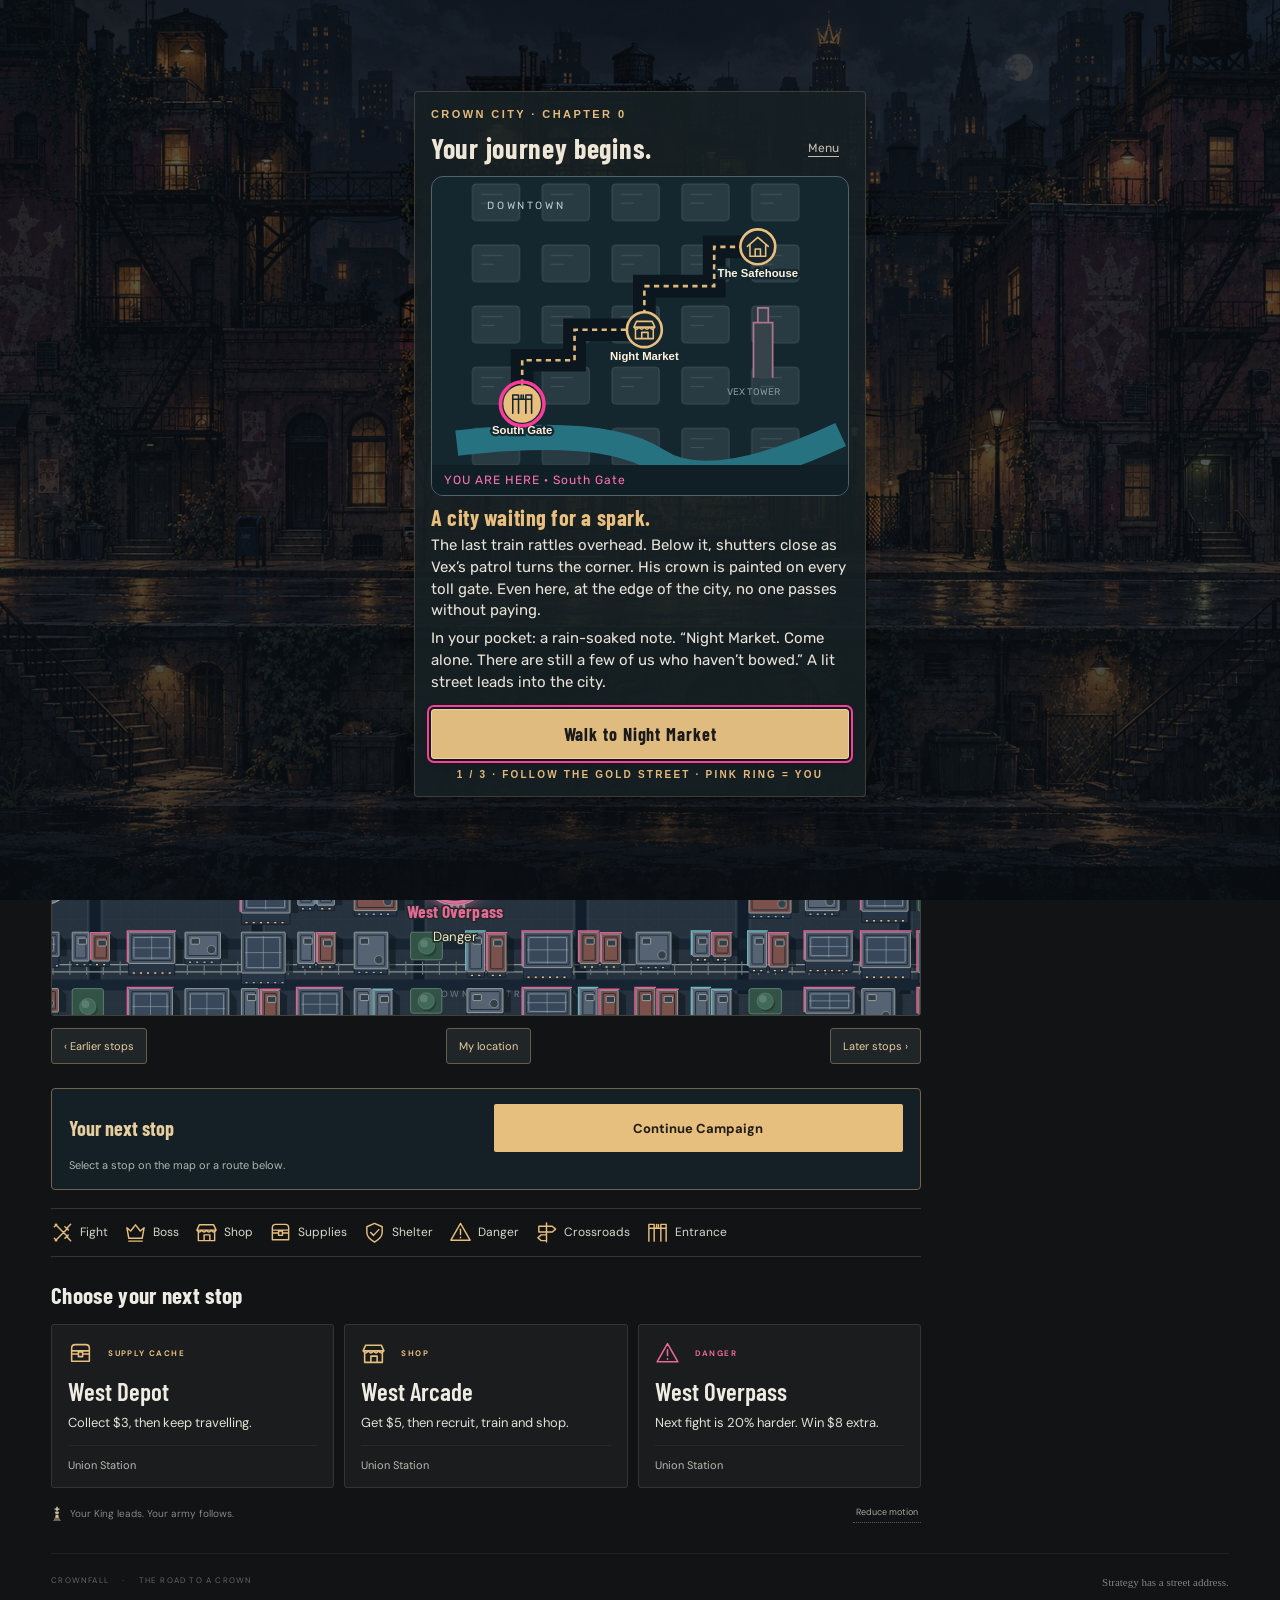
==== index.html @ ee281df9 "Refresh city opening sequence and connect home-screen app branding" ====
<!doctype html>
<html lang="en">
<head>
<script src="beta-storage.js"></script>
<meta charset="utf-8"><meta name="viewport" content="width=device-width,initial-scale=1,viewport-fit=cover">
<meta name="theme-color" content="#111315"><meta name="description" content="Crownfall. A chess roguelike through five unforgettable Lands. Choose your road, build your army, and claim the Crowns.">
<title>Crownfall — The road to a crown</title>
<meta name="apple-mobile-web-app-capable" content="yes"><meta name="apple-mobile-web-app-status-bar-style" content="black"><meta name="apple-mobile-web-app-title" content="Crownfall">
<link rel="manifest" href="manifest.webmanifest?v=5"><link rel="apple-touch-icon" sizes="180x180" href="cf-touch-180.png?v=5"><link rel="icon" type="image/png" sizes="32x32" href="cf-favicon-32.png?v=5"><link rel="icon" type="image/png" sizes="192x192" href="cf-icon-192.png?v=5"><link rel="preconnect" href="https://fonts.googleapis.com"><link rel="preconnect" href="https://fonts.gstatic.com" crossorigin><link href="https://fonts.googleapis.com/css2?family=Barlow+Condensed:wght@500;600;700;800;900&family=DM+Sans:wght@400;500;600;700&family=Permanent+Marker&display=swap" rel="stylesheet">
<link rel="stylesheet" href="journey.css"><script src="journey-stop-icons.js" defer></script><script src="journey-world.js" defer></script><script src="journey-lands.js" defer></script><script src="journey-map.js" defer></script><script src="journey-atlas-themes.js" defer></script><script src="journey-cartography.js" defer></script><script src="journey-world-ui.js" defer></script><script src="journey.js" defer></script>
</head>
<body class="game-open">
<svg class="symbols" xmlns="http://www.w3.org/2000/svg" aria-hidden="true"><defs>
<symbol id="crown" viewBox="0 0 40 32"><path d="M4 8l9 7L20 2l7 13 9-7-4 20H8z" fill="none" stroke="currentColor" stroke-width="3" stroke-linejoin="round"/><path d="M9 22h22" stroke="currentColor" stroke-width="2"/></symbol>
<symbol id="king" viewBox="0 0 48 64"><path d="M20 3h8v7h7v7h-7v7h-8v-7h-7v-7h7zM14 25q10-6 20 0l-4 10H18zM18 37h12l3 15H15zM11 53h26v6H11zM8 60h32v3H8z" fill="currentColor" stroke="#1b1916" stroke-width="1.3"/></symbol>
<symbol id="arrow" viewBox="0 0 24 24"><path d="M4 12h15m-6-6 6 6-6 6" fill="none" stroke="currentColor" stroke-width="1.8"/></symbol>
<symbol id="shield" viewBox="0 0 24 24"><path d="M12 3l8 3v6c0 5-8 9-8 9s-8-4-8-9V6z" fill="none" stroke="currentColor" stroke-width="1.6"/><path d="m8 12 3 3 5-6" fill="none" stroke="currentColor" stroke-width="1.6"/></symbol>
<symbol id="shop" viewBox="0 0 24 24"><path d="M3 10l3-6h12l3 6M5 11v10h14V11M3 10q3 5 6 0 3 5 6 0 3 5 6 0M10 21v-6h4v6" fill="none" stroke="currentColor" stroke-width="1.5"/></symbol>
<symbol id="bolt" viewBox="0 0 24 24"><path d="m13 2-8 12h6l-1 8 9-13h-7z" fill="none" stroke="currentColor" stroke-width="1.6" stroke-linejoin="round"/></symbol>
</defs></svg>
<header class="header"><a href="./" class="wordmark" aria-label="Crownfall home"><svg><use href="#crown"/></svg><span>CROWN<span>FALL</span></span></a>
<nav aria-label="Main navigation"><button class="nav active" id="navJourney">Journey</button><button class="nav" data-launch="campaign">Campaign</button><button class="nav" data-launch="gauntlet">The Gauntlet</button></nav>
<div class="header-right"><span class="local-save"><i></i> Saved on this device</span><button class="icon-btn" id="help" aria-label="How to play">?</button><button class="icon-btn" id="settings" aria-label="Settings">⚙</button></div></header>
<main id="journeyMain">
<div class="page-heading"><div><div class="eyebrow"><span class="pink-line"></span> <span id="journeyLand">CROWN CITY</span></div><h1 id="journeyCircuit">Downtown Blitz</h1><p class="tagline">Choose your stops. Plot your road to the crown.</p></div><div class="chapter-label"><span id="journeyChapter">YOUR NEXT FIGHT</span></div></div>
<div class="workspace">
<section class="map-column" aria-label="Downtown journey map">
<div class="journey-summary" aria-live="polite"><div><small>YOU ARE HERE</small><strong id="currentPlace">District entrance</strong></div><div><small>NEXT BATTLE</small><strong id="nextBattle">Continue your journey</strong></div></div>
<div class="stage-strip" aria-label="Circuit stages"><div class="stage current" data-stage="1"><span>01</span><div><small>STAGE ONE</small><b>Introduction</b></div></div><div class="stage-line"></div><div class="stage" data-stage="2"><span>02</span><div><small>STAGE TWO</small><b>The Rival</b></div></div><div class="stage-line"></div><div class="stage" data-stage="3"><span>03</span><div><small>STAGE THREE</small><b>Elite Challenge</b></div></div><div class="stage-line"></div><div class="stage" data-stage="4"><svg><use href="#crown"/></svg><div><small>STAGE FOUR</small><b>Circuit Boss</b></div></div></div>
<div class="network-toolbar"><span id="mapInstructions">Tap a lit stop symbol to choose your destination.</span><button id="mapOverview">Whole map</button></div>
<div class="map-window" id="mapWindow"><div class="map-world" id="mapWorld">
<img class="map-art" src="downtown-journey.webp" alt="An ink-painted Crown City block, with magenta brick buildings, an amber-lit market, rooftop catwalks and a sheltered lower alley." fetchpriority="high">
<div class="map-vignette"></div>
<svg class="route-overlay" aria-label="Circuit route network"></svg>
</div><div class="map-topline"><span id="journeyLocation">DOWNTOWN · ON THE ROAD</span></div><div class="map-caption"><span id="mapCaption">YOUR NEXT CROSSROADS.</span><small>Tap a path to explore</small></div></div>
<div class="network-navigation"><button id="panLeft" aria-label="Pan map left">‹ Earlier stops</button><button id="centerMap" aria-label="Return to your current location">My location</button><button id="panRight" aria-label="Pan map right">Later stops ›</button></div>
<div class="path-actions" aria-label="Route travel controls"><div class="path-action-label" id="routeActionLabel">Your next stop</div><button class="set-off" id="setOff"><span id="setOffText">Continue Campaign</span><svg><use href="#arrow"/></svg></button><p class="travel-status" id="travelStatus" aria-live="polite">Select a stop on the map or a route below.</p></div>
<div class="stop-legend" id="stopLegend" aria-label="Map symbols"></div>
<h2 class="choice-heading">Choose your next stop</h2><div class="route-cards" aria-label="Route choices">
<button class="route-card" data-route="safer" aria-pressed="false"><div class="route-card-top"><svg><use href="#shield"/></svg><span>SAFER ROAD</span><i class="selection-dot"></i></div><h3>Back alley</h3><p>20% lower score target.<br>No shop on this branch.</p><span class="route-bottom">Easier next stage</span></button>
<button class="route-card" data-route="supply" aria-pressed="false"><div class="route-card-top"><svg><use href="#shop"/></svg><span>SHOP BRANCH</span><i class="selection-dot"></i></div><h3>Market stop</h3><p>Visit the shop.<br>+$5 for supplies.</p><span class="route-bottom">Trade · recruit · train</span></button>
<button class="route-card" data-route="risky" aria-pressed="false"><div class="route-card-top"><svg><use href="#bolt"/></svg><span>RISKY ROAD</span><i class="selection-dot"></i></div><h3>Rooftop crossing</h3><p>20% higher score target.<br>Win +$8 · no shop.</p><span class="route-bottom">Risk for reward</span></button>
</div>
<div class="under-map"><span><svg><use href="#king"/></svg> Your King leads. Your army follows.</span><button id="motionToggle" aria-pressed="false">Reduce motion</button></div>
</section>
<aside class="journey-panel"><div class="panel-eyebrow"><span class="small-diamond"></span> YOUR JOURNEY</div><h2 id="panelTitle">A way through<br>the city.</h2><p class="panel-copy" id="panelCopy">Under the rooftops. Past the last open shop. Every road leads to your next opponent.</p>
<div class="route-note" id="routeNote"><span class="note-label">EXPLORE DOWNTOWN</span><p>Choose a road on the map or a card below.</p></div>

<div class="panel-rule"></div><div class="campaign-callout"><span class="panel-eyebrow">YOUR CROWN IS OUT THERE</span><h3>Build your army.<br>Make your move.</h3><p>85 battles. Five Lands.<br>One throne waiting at the end.</p><button class="play-campaign" data-launch="campaign">Play Campaign</button><button class="play-gauntlet" data-launch="gauntlet">Enter the Gauntlet <span>→</span></button></div>
<div class="world-progress"><span>THE FIVE LANDS</span><div><b title="Crown City">01</b><i></i><span title="Iron Kingdom">02</span><i></i><span title="Olympian Court">03</span><i></i><span title="Shattered Realm">04</span><i></i><span title="Fallen Throne">05</span></div></div></aside>
</div>
<footer><span>CROWNFALL <i>·</i> THE ROAD TO A CROWN</span><span>Strategy has a street address.</span></footer>
</main>
<div class="game-shell" id="gameShell"><div class="game-toolbar"><button id="backToMap">‹ Journey map</button><span id="gameModeLabel">CAMPAIGN</span><button id="gameMenu">Game menu</button></div><iframe id="gameFrame" title="Crownfall playable game" src="game.html?journey=1" allow="autoplay" loading="eager"></iframe></div>
<dialog id="infoDialog"><button class="dialog-close" aria-label="Close">×</button><div id="dialogContent"></div></dialog>
</body></html>
---- journey.css ----
:root{color-scheme:dark;--bg:#111315;--panel:#181a1b;--line:#303132;--text:#eeebe3;--muted:#999b98;--pink:#e66898;--amber:#e6be7e;--green:#9db8aa;--display:'Barlow Condensed',Impact,sans-serif;--body:'DM Sans',Arial,sans-serif}*{box-sizing:border-box}body{margin:0;background:var(--bg);color:var(--text);font:14px/1.5 var(--body)}button,a{-webkit-tap-highlight-color:transparent}button{font:inherit;color:inherit;cursor:pointer}button:disabled{cursor:default}button:focus-visible,a:focus-visible,[tabindex]:focus-visible{outline:2px solid var(--amber);outline-offset:5px}button{border:0}a{color:inherit;text-decoration:none}svg{width:24px;height:24px;flex-shrink:0}.symbols{position:absolute;width:0;height:0;overflow:hidden}.header{height:84px;border-bottom:1px solid #ffffff12;display:flex;align-items:center;padding:0 4%;gap:65px}.wordmark{display:flex;align-items:center;gap:12px;font:800 27px/1 var(--display);letter-spacing:1px}.wordmark svg{width:34px;height:31px;color:var(--pink);transform:rotate(-9deg)}.wordmark>span>span{color:var(--pink)}nav{display:flex;align-self:stretch;gap:30px}.nav{background:none;color:#999b98;font-size:13px;font-weight:600;position:relative;padding:0 1px}.nav:hover,.nav.active{color:var(--text)}.nav.active:after{content:'';position:absolute;height:2px;background:var(--pink);bottom:0;left:0;right:0}.header-right{margin-left:auto;display:flex;align-items:center;gap:14px}.local-save{font-size:11px;color:var(--muted);display:flex;align-items:center;gap:7px;margin-right:10px}.local-save i{width:5px;height:5px;background:var(--green);border-radius:50%}.icon-btn{border:1px solid var(--line);background:transparent;width:30px;height:30px;border-radius:50%;font-size:14px;color:#bbb}main{max-width:1530px;margin:auto;padding:38px 4% 0}.page-heading{display:flex;justify-content:space-between;align-items:center;margin-bottom:31px}.eyebrow,.panel-eyebrow{font-size:10px;letter-spacing:2.2px;font-weight:700;display:flex;align-items:center;gap:10px}.eyebrow{color:var(--pink)}.pink-line{display:inline-block;width:22px;height:2px;background:var(--pink)}.slash{color:#5f6060;margin:0 2px}h1{font:800 49px/.98 var(--display);text-transform:uppercase;letter-spacing:.3px;margin:15px 0 10px}.heading-dot{color:var(--pink)}.tagline{font:14px 'Permanent Marker',cursive;color:#92918b;margin:0}.chapter-label{text-align:right;font-size:9px;letter-spacing:1.8px;color:#96988e}.chapter-label b{display:block;font:600 32px var(--display);color:#deddd6;margin-top:5px}.chapter-label i{font:10px var(--body);font-style:normal;color:#7d7f7c;letter-spacing:1px}.workspace{display:grid;grid-template-columns:minmax(0,1fr) 280px;gap:28px}.map-column{min-width:0}.stage-strip{display:flex;align-items:center;gap:12px;margin-bottom:18px;min-height:44px}.stage{display:flex;align-items:center;gap:10px;opacity:.48;flex-shrink:0}.stage.current{opacity:1}.stage.done{opacity:.8}.stage>span{display:grid;place-items:center;border:1px solid #595952;border-radius:50%;width:31px;height:31px;font:600 12px var(--body);color:#d6d4c7}.stage.current>span{background:#322124;border-color:#b36f84;color:#f8a6c2;box-shadow:0 0 0 4px #cf5a8210}.stage>svg{width:31px;height:28px;color:#c4b28a}.stage div{display:flex;flex-direction:column}.stage small{font-size:7px;letter-spacing:1.3px;color:#9b9d95}.stage b{font-size:11px;font-weight:500;white-space:nowrap}.stage-line{flex:1;height:1px;background:#343632;min-width:5px}.map-window{position:relative;isolation:isolate;overflow:hidden;border:1px solid #414039;border-radius:3px;background:#131819;aspect-ratio:1.5;touch-action:pan-y}.map-world{position:absolute;width:100%;height:100%;transform-origin:50% 50%;will-change:transform;transition:transform .7s ease}.map-art{width:100%;height:100%;object-fit:cover;display:block;filter:saturate(.85) brightness(.95)}.map-vignette{position:absolute;inset:0;background:linear-gradient(#060a1233,transparent 25%,transparent 75%,#060a1250);pointer-events:none}.route-overlay{position:absolute;inset:0;width:100%;height:100%;overflow:visible}.route-track{--route:var(--amber);cursor:pointer}.route-track[data-route=safer]{--route:var(--green)}.route-track[data-route=risky]{--route:var(--pink)}.route-line,.route-glow,.route-hit{fill:none;stroke:var(--route);stroke-linecap:round;stroke-linejoin:round}.route-line{stroke-width:3;stroke-dasharray:6 13;opacity:.53;transition:all .3s}.route-glow{stroke-width:13;filter:url(#pathGlow);opacity:0}.route-hit{stroke:transparent;stroke-width:55;pointer-events:stroke}.route-track.selected .route-line{stroke-width:4;stroke-dasharray:0;opacity:.95}.route-track.selected .route-glow{opacity:.3}.route-track:hover .route-line{opacity:1;stroke-width:5}.route-overlay.has-selection .route-track:not(.selected) .route-line{opacity:.28}.map-badge{cursor:pointer;color:var(--amber)}.map-badge[data-route=safer]{color:var(--green)}.map-badge[data-route=risky]{color:var(--pink)}.map-badge circle{fill:#171b1de0;stroke:currentColor;stroke-width:2}.map-badge path{fill:none;stroke:currentColor;stroke-width:2}.map-badge.selected circle{fill:#282520;stroke-width:4}.king-piece{color:#fff2cb;filter:drop-shadow(0 0 9px #ffcf7290)}.destination circle:first-child{fill:#19191ac4;stroke:#e9dab4;stroke-width:3}.destination circle:last-child{fill:#e9dab4}.map-topline{position:absolute;top:17px;left:19px;right:18px;display:flex;justify-content:space-between;align-items:center;pointer-events:none}.map-topline span{font-size:8px;font-weight:700;letter-spacing:1.7px;background:#111519d9;padding:7px 10px;border:1px solid #ffffff16}.map-topline i{display:inline-block;background:#e6bd80;height:4px;width:4px;border-radius:50%;margin-right:7px}.map-topline button{pointer-events:auto;background:#15191ce0;border:1px solid #ffffff30;width:28px;height:28px}.map-caption{position:absolute;left:19px;bottom:17px;display:flex;flex-direction:column;gap:4px;pointer-events:none;text-shadow:0 1px 5px black}.map-caption span{font:600 12px var(--display);letter-spacing:2px}.map-caption small{font-size:9px;color:#c2beb2}.map-pan{position:absolute;top:50%;background:#111a;border:1px solid #ffffff40;width:28px;height:42px;color:#ddd;font-size:24px;display:none}.map-pan.left{left:8px}.map-pan.right{right:8px}.route-cards{display:grid;grid-template-columns:repeat(3,1fr);gap:10px;margin-top:13px}.route-card{--route:var(--amber);text-align:left;position:relative;background:#1a1c1d;border:1px solid #333536;border-radius:3px;padding:17px 17px 0;transition:border-color .2s,background .2s,transform .2s}.route-card[data-route=safer]{--route:var(--green)}.route-card[data-route=risky]{--route:var(--pink)}.route-card:hover{transform:translateY(-2px);border-color:var(--route)}.route-card.selected{border-color:var(--route);background:color-mix(in srgb,var(--route) 7%,#191b1c)}.route-card-top{display:flex;align-items:center;gap:8px;color:var(--route)}.route-card-top svg{width:16px;height:16px}.route-card-top span{font-size:8px;letter-spacing:1.4px;font-weight:700}.selection-dot{margin-left:auto;width:11px;height:11px;border:1px solid #7778;border-radius:50%}.selected .selection-dot{background:var(--route);border:3px solid #1b1d1d;box-shadow:0 0 0 1px var(--route)}.route-card h3{font:600 23px var(--display);margin:11px 0 5px}.route-card p{font-size:11px;line-height:1.7;color:#9fa19c;margin:0 0 16px}.route-bottom{border-top:1px solid #ffffff0e;display:flex;justify-content:space-between;align-items:center;padding:11px 0;font-size:9px;color:#c2c2b7}.route-bottom>span{color:var(--route);font-size:16px}.under-map{display:flex;align-items:center;justify-content:space-between;margin:15px 0;color:#848880;font-size:10px}.under-map>span{display:flex;align-items:center;gap:7px}.under-map svg{height:15px;width:12px;color:#d4c4a3}.under-map button{background:transparent;color:#a6a69d;font-size:9px;border-bottom:1px dotted #565953;padding:3px}.journey-panel{padding:24px;background:linear-gradient(160deg,#202123,#181a1b 65%);border:1px solid #333435;border-radius:3px;align-self:start}.panel-eyebrow{color:#92978c;font-size:8px;letter-spacing:1.7px;line-height:1.6}.small-diamond{width:5px;height:5px;transform:rotate(45deg);background:var(--pink)}h2{font:700 39px/.98 var(--display);text-transform:uppercase;margin:18px 0 15px;letter-spacing:.2px}.panel-copy{font-size:11px;line-height:1.9;color:#9fa19c;max-width:225px}.route-note{border-left:2px solid var(--pink);padding:4px 0 4px 12px;margin:24px 0 20px;min-height:59px}.note-label{font-size:8px;letter-spacing:1.4px;color:var(--pink);font-weight:700}.route-note p{font-size:11px;line-height:1.6;color:#d0d0c8;margin:6px 0 0}.set-off{width:100%;display:flex;align-items:center;justify-content:space-between;gap:12px;padding:14px 16px;background:var(--amber);color:#201c16;font-weight:700;border-radius:2px;font-size:12px;transition:filter .2s}.set-off:disabled{background:#333533;color:#8f9288}.set-off:not(:disabled):hover{filter:brightness(1.13)}.set-off svg{width:20px;height:20px}.travel-status{font-size:9px;color:#8d9286;text-align:center;min-height:14px;margin:10px -8px 0}.panel-rule{height:1px;background:#ffffff12;margin:25px 0}.campaign-callout h3{font:600 26px/1.05 var(--display);margin:12px 0}.campaign-callout p{font-size:10px;color:#9fa19c;line-height:1.8;margin:0 0 18px}.play-campaign,.play-gauntlet{width:100%;display:flex;justify-content:space-between;align-items:center;text-align:left;background:transparent;padding:11px 0;font-size:11px;font-weight:600}.play-campaign{color:var(--pink);border-top:1px solid #ffffff12;border-bottom:1px solid #ffffff12}.play-gauntlet{color:#aaa99f}.play-campaign:hover,.play-gauntlet:hover{color:#fff}.world-progress{margin-top:22px}.world-progress>span{font-size:7px;letter-spacing:1.6px;color:#6f756a}.world-progress>div{display:flex;align-items:center;gap:7px;margin-top:10px;font:600 11px var(--display);color:#6f756a}.world-progress b{color:var(--pink)}.world-progress i{height:1px;background:#43453e;flex:1}footer{border-top:1px solid #ffffff0e;display:flex;justify-content:space-between;padding:20px 0 25px;margin-top:15px;color:#62675f;font-size:8px;letter-spacing:1.2px}footer i{color:#a86478;margin:0 10px}footer>span:last-child{font-family:'Permanent Marker',cursive;font-size:11px;letter-spacing:0;color:#81847b}.game-shell{position:fixed;inset:0;z-index:100;background:radial-gradient(ellipse at 50% 20%,#282231,#101213 70%);display:flex;flex-direction:column;align-items:center}.game-shell[hidden]{display:none}.game-toolbar{width:100%;display:flex;align-items:center;justify-content:space-between;padding:11px 20px;height:48px;border-bottom:1px solid #ffffff15;background:#15171a;color:#e9dfd4}.game-toolbar button{background:transparent;font-size:12px;padding:4px}.game-toolbar>span{font:600 12px var(--display);letter-spacing:2px;color:var(--pink)}#gameFrame{width:min(100%,480px);height:calc(100dvh - 48px);border:0;background:#1c1c1e;flex:1}.game-open{overflow:hidden}dialog{color:var(--text);background:#1d2021;border:1px solid #57564d;border-radius:4px;width:calc(100% - 36px);max-width:440px;padding:30px}dialog::backdrop{background:#05080bce;backdrop-filter:blur(5px)}.dialog-close{position:absolute;right:12px;top:8px;background:transparent;color:#aaa;font-size:25px}dialog h2{font-size:32px}dialog p,dialog li{font-size:13px;line-height:1.8;color:#b9bdb3}dialog ul{padding-left:20px}dialog .setting-row{display:flex;align-items:center;justify-content:space-between;gap:15px;padding:14px 0;border-top:1px solid #444}dialog .setting-row button{background:#333a36;padding:8px 12px;font-size:12px}.arrived .king-piece{filter:drop-shadow(0 0 13px #ffe097)}.is-traveling .map-badge{opacity:.4;pointer-events:none}
@media(min-width:1450px){.workspace{grid-template-columns:minmax(0,1fr) 310px;gap:32px}.journey-panel{padding:30px}.route-card{padding:20px 22px 0}.stage-strip{gap:20px}.stage small{font-size:8px}.stage b{font-size:12px}.stage>span{width:34px;height:34px}.route-card h3{font-size:25px}.route-card p{font-size:12px}.panel-copy{font-size:12px}.route-note p{font-size:12px}}
@media(max-width:1100px){.header{gap:35px}.header-right .local-save{display:none}.workspace{grid-template-columns:minmax(0,1fr) 245px;gap:18px}.journey-panel{padding:20px}.stage{gap:7px}.stage-strip{gap:7px}.stage small{font-size:6px}.stage b{font-size:10px}.stage>span{width:26px;height:26px;font-size:10px}.stage>svg{width:26px}.route-card{padding:14px 12px 0}.route-card h3{font-size:21px}.route-card-top{gap:5px}.route-card-top span{font-size:7px;letter-spacing:.8px}.selection-dot{width:8px;height:8px}.panel-copy{font-size:10px}h2{font-size:34px}}
@media(max-width:800px){.header{padding:0 5%;height:68px;gap:24px}.wordmark{font-size:23px;gap:7px}.wordmark svg{width:27px}.header nav{gap:18px}.header-right{gap:7px}.icon-btn{height:26px;width:26px}.workspace{display:flex;flex-direction:column}.journey-panel{display:grid;grid-template-columns:1fr 1fr;column-gap:26px;padding:24px}.journey-panel>.panel-eyebrow,.journey-panel>h2,.journey-panel>.panel-copy{grid-column:1}.journey-panel>.route-note{grid-column:2;grid-row:1/3;margin:0;align-self:center}.journey-panel>.set-off{grid-column:2;grid-row:3;align-self:center}.journey-panel>.travel-status{grid-column:2;grid-row:4;margin:0}.journey-panel>.panel-rule{grid-column:1/-1;margin:20px 0}.campaign-callout{grid-column:1/-1;display:grid;grid-template-columns:1fr 1fr;gap:0 26px}.campaign-callout .panel-eyebrow,.campaign-callout h3,.campaign-callout p{grid-column:1}.campaign-callout .play-campaign{grid-column:2;grid-row:1/3;align-self:center}.campaign-callout .play-gauntlet{grid-column:2;grid-row:3;align-self:center}.world-progress{display:none}.stage small{font-size:7px}.stage b{font-size:11px}.stage-strip{gap:12px}.route-card{padding:17px 15px 0}.route-card h3{font-size:24px}.route-card-top span{font-size:8px}main{padding:26px 5% 0}.page-heading{margin-bottom:27px}h1{font-size:44px}.chapter-label{display:none}footer{margin-top:25px}}
@media(max-width:540px){.header{height:63px;padding:0 5%;gap:0;flex-wrap:wrap}.header nav{margin-left:auto;gap:15px}.wordmark{font-size:21px}.wordmark svg{width:25px}.nav{font-size:10px}.header-right{display:none}main{padding:25px 4% 0}.eyebrow{font-size:8px;letter-spacing:1.8px}h1{font-size:39px;margin-top:13px}.tagline{font-size:11px}.page-heading{margin-bottom:24px}.stage-strip{gap:6px;margin-bottom:14px}.stage{gap:5px}.stage>span{width:24px;height:24px;font-size:9px}.stage>svg{width:24px}.stage small{font-size:5px;letter-spacing:.6px}.stage b{font-size:8px}.stage-line{min-width:3px}.map-window{aspect-ratio:.94}.map-world{width:160%;left:0;transition:transform .7s ease;transform-origin:left center}.map-art{object-fit:fill}.map-pan{display:block}.map-topline{left:12px;right:12px;top:12px}.map-topline span{font-size:7px;padding:6px 8px}.map-caption{left:12px;bottom:12px}.map-caption span{font-size:10px}.map-caption small{font-size:8px}.route-cards{gap:6px;margin-top:10px}.route-card{padding:11px 8px 0}.route-card-top{gap:4px}.route-card-top svg{width:12px;height:12px}.route-card-top span{font-size:6px;letter-spacing:.5px}.selection-dot{display:none}.route-card h3{font-size:20px;line-height:1.05;min-height:42px;margin:11px 0 5px}.route-card p{font-size:9px;line-height:1.6;margin-bottom:10px}.route-bottom{font-size:7px;padding:8px 0}.under-map{font-size:8px;margin:12px 0 0}.under-map button{font-size:8px}.journey-panel{padding:20px;column-gap:16px}.journey-panel>h2{font-size:29px;margin:12px 0}.journey-panel>.panel-copy{font-size:10px}.route-note{padding-left:10px}.route-note p{font-size:10px}.note-label{font-size:7px;letter-spacing:.8px}.set-off{font-size:10px;padding:12px 10px;gap:4px}.set-off svg{width:16px}.travel-status{font-size:8px}.campaign-callout h3{font-size:24px}.campaign-callout p{font-size:9px}.play-campaign,.play-gauntlet{font-size:10px}.panel-eyebrow{font-size:7px;letter-spacing:1.2px}footer{font-size:6px;letter-spacing:.8px;gap:15px}footer>span:last-child{font-size:9px}.game-toolbar{padding:10px 12px}.game-toolbar button{font-size:11px}}
@media(prefers-reduced-motion:reduce){*,*:before,*:after{scroll-behavior:auto!important;transition:none!important;animation:none!important}}
body.reduce-motion *,body.reduce-motion *:before,body.reduce-motion *:after{transition:none!important;animation:none!important}

.game-shell{background:linear-gradient(#0b1219a6,#0b1117c4),url("downtown-journey.webp") center/cover no-repeat}.game-toolbar{background:#121c20e8;border-color:#72654e55}.game-toolbar>span{color:#ddbd88}

/* A scrollable circuit network, with optional market detours. */
.network-toolbar,.network-navigation{display:flex;justify-content:space-between;align-items:center;gap:12px;padding:12px 0;color:#9fa99d;font-size:11px}
.network-toolbar>div{display:flex;flex-wrap:wrap;gap:15px}.network-toolbar button,.network-navigation button{border:1px solid #665d49;background:#202628;border-radius:3px;padding:9px 12px;font-size:11px;color:#e6ce9f;white-space:nowrap}
.legend-shop{color:#e6be7e}.legend-safe{color:#9db8aa}.legend-risk{color:#e66898}.legend-battle{color:#eeebe3}
.map-window{height:540px;max-height:72dvh;min-height:400px;aspect-ratio:auto;overflow:auto;touch-action:pan-x pan-y;scrollbar-color:#867457 #182023;scrollbar-width:thin}
.map-world{position:relative;height:100%;max-width:none;transform:none!important;transition:none!important;left:0}
.map-art{position:absolute;inset:0;object-fit:cover;filter:saturate(.5) brightness(.32)}
.map-vignette{background:linear-gradient(90deg,#0c171bb0,#0c171b25 30%,#0c171b40 70%,#0c171bb0)}
.map-topline,.map-caption{display:none}.route-overlay{overflow:hidden}
.network-grid{stroke:#b6c5bf12;stroke-width:1;fill:none}.network-link{fill:none;stroke:#89958f48;stroke-width:3;stroke-dasharray:6 10}
.network-edge.visited .network-link{stroke:#e5d7b5;stroke-width:4;stroke-dasharray:none}.network-edge.past:not(.visited){opacity:.28}
.network-node{color:#9db8aa}.network-node.supply{color:#e6be7e}.network-node.risky{color:#e66898}.network-node.locked{opacity:.35}.network-node.visited{opacity:.9}
.network-node circle{fill:#162329;stroke:currentColor;stroke-width:3}.network-node.reachable{cursor:pointer}.network-node.reachable circle{stroke-width:4;filter:drop-shadow(0 0 12px currentColor)}
.network-node.selected circle{fill:#3b3b30;stroke-width:7}.node-symbol{text-anchor:middle;font:700 36px 'Barlow Condensed',sans-serif;fill:currentColor;pointer-events:none}
.node-label{text-anchor:middle;font:700 20px 'Barlow Condensed',sans-serif;letter-spacing:1px;fill:currentColor;paint-order:stroke;stroke:#101a20;stroke-width:5px;stroke-linejoin:round;pointer-events:none}
.node-detail{text-anchor:middle;font:14px 'DM Sans',sans-serif;fill:#c7d0c7;paint-order:stroke;stroke:#101a20;stroke-width:4px;pointer-events:none}
.battle-node{color:#d3d6cb}.battle-node circle{fill:#263036;stroke:#d3d6cb;stroke-width:3}.battle-node.cleared{color:#9db8aa}.battle-node.cleared circle{fill:#263b36;stroke:#9db8aa}
.traveler-halo{fill:#f8d99b12;stroke:#ffe0a4;stroke-width:2;stroke-dasharray:4 8}.you-label{text-anchor:middle;fill:#ffe4ac;font:700 17px 'DM Sans',sans-serif;paint-order:stroke;stroke:#101a20;stroke-width:5px}
#traveler{pointer-events:none}.route-hit{stroke-width:85}.route-line{stroke-width:5;opacity:.9}.route-track.selected .route-line{stroke-width:7}.route-glow{filter:none;stroke-width:16}
.network-navigation>span{text-align:center;color:#8c958a;font-size:10px}.stage b{max-width:115px;overflow:hidden;text-overflow:ellipsis}
@media(max-width:800px){.map-window{height:480px}.network-toolbar,.network-navigation{font-size:10px}.network-toolbar>div{gap:10px}.network-navigation>span{font-size:9px}.network-navigation button{padding:8px;font-size:10px}.stage b{max-width:65px}}
@media(max-width:540px){.map-window{height:440px;min-height:360px}.network-toolbar button{font-size:9px;padding:8px}.network-toolbar>div{gap:8px;font-size:9px}.network-navigation>span{max-width:130px}}

/* Keep the primary travel action beside route selection and within thumb reach. */
.path-actions{display:grid;grid-template-columns:1fr minmax(220px,1fr);gap:6px 16px;align-items:center;margin:12px 0;padding:15px 17px;border:1px solid #71634d;background:#172125;border-radius:4px}
.path-action-label{font:700 20px var(--display);color:#e6ce9f;line-height:1.2}
.path-actions .set-off{min-height:48px;font-size:13px;justify-content:center}
.path-actions .set-off svg{display:none}
.path-actions .travel-status{grid-column:1/-1;text-align:left;margin:0;font-size:11px;line-height:1.4;color:#aeb7ad}
@media(max-width:800px){
 body:not(.game-open){padding-bottom:calc(160px + env(safe-area-inset-bottom,0px))}
 .path-actions{position:fixed;z-index:90;left:0;right:0;bottom:0;margin:0;padding:10px 16px calc(12px + env(safe-area-inset-bottom,0px));grid-template-columns:1fr;border-radius:0;border:0;border-top:1px solid #8c7958;background:#142025f5;box-shadow:0 -8px 25px #0006;backdrop-filter:blur(12px)}
 .path-action-label{font-size:17px;white-space:nowrap;overflow:hidden;text-overflow:ellipsis}
 .path-actions .set-off{min-height:50px;font-size:15px;padding:12px 16px}
 .path-actions .travel-status{font-size:10px;white-space:nowrap;overflow:hidden;text-overflow:ellipsis}
 .game-open .path-actions{display:none}
}

/* Each Land retains its own terrain art and palette throughout its journey. */
body[data-journey-land] .game-shell{background:linear-gradient(#0b1219a6,#0b1117c4),var(--journey-art) center/cover no-repeat}
body[data-journey-land] .map-window,body[data-journey-land] .path-actions{background-color:var(--journey-ground)}
body[data-journey-land] .map-art{filter:saturate(.7) brightness(.43)}
body[data-journey-land] .network-node{color:var(--green)}
body[data-journey-land] .network-node.supply{color:var(--amber)}
body[data-journey-land] .network-node.risky,body[data-journey-land] .legend-risk{color:var(--route-risk)}
body[data-journey-land] .route-track[data-route=risky],body[data-journey-land] .route-card[data-route=risky]{--route:var(--route-risk)}
body[data-journey-land] .legend-safe,body[data-journey-land] .battle-node.cleared{color:var(--green)}
body[data-journey-land] .legend-shop{color:var(--amber)}
body[data-journey-land] .battle-node.cleared circle{stroke:var(--green)}
body[data-journey-land] .world-progress b,body[data-journey-land] .world-progress span{color:#6f756a}
body[data-journey-land] .world-progress .passed{color:var(--green)}
body[data-journey-land] .world-progress .current{color:var(--pink);text-shadow:0 0 12px var(--pink)}
body[data-journey-land=fantasy] .network-grid{stroke:#d0a9e51a;stroke-dasharray:3 15}
body[data-journey-land=greek] .map-vignette{background:linear-gradient(90deg,#13272d85,#18333818,#13272d85)}
body[data-journey-land=throne] .map-vignette{background:linear-gradient(90deg,#25111f90,#25111f30,#25111f90)}

/* Named districts and varied, multi-stop routes. */
.world-region rect{fill:#0e18231a;stroke:#d3c09c25;stroke-width:2;stroke-dasharray:12 16}
.world-region text{fill:#d3c09c88;font:700 22px var(--display);letter-spacing:3px}
.network-node.current-stop{opacity:1}.network-node.cache{color:var(--amber)}
.route-cards{grid-template-columns:repeat(auto-fit,minmax(165px,1fr))}
.route-card .route-bottom{display:block;line-height:1.5;min-height:42px}
.route-card-top{font-size:10px;font-weight:700;letter-spacing:1px}
.route-card h3{text-transform:capitalize}.node-label{text-transform:capitalize}
.stage-strip{flex-wrap:wrap}.stage{flex:1;min-width:0}.stage b{white-space:normal;line-height:1.3}
.network-node.locked{opacity:.55}.network-node.entry{opacity:.8}
@media(max-width:540px){.route-cards{grid-template-columns:repeat(2,minmax(0,1fr))}.route-card h3{font-size:22px;min-height:0}.route-card p{font-size:11px}.route-bottom{font-size:9px}.stage b{font-size:9px}.map-window{height:420px}.network-node.reachable circle{filter:none}}

/* Overhead atlas: landmarks and their markers share exact map coordinates. */
.cartographic-map .map-art,.cartographic-map .map-vignette{display:none}
.cartographic-map .route-overlay{background:#29332f}
.journey-atlas{pointer-events:none}
.atlas-district-labels text,.atlas-water-label{font:600 19px var(--display);letter-spacing:4px;fill:var(--atlas-ink);text-anchor:middle;opacity:.8}
.atlas-water-label{opacity:.55;font-size:18px;letter-spacing:8px}
.atlas-compass text{text-anchor:middle;font:700 18px var(--display);fill:var(--atlas-ink)}
.cartographic-map .network-link{stroke:#e5dcb65c;stroke-width:3;stroke-dasharray:5 13}
.cartographic-map .network-edge.past:not(.visited){opacity:.55}
.cartographic-map .network-node.locked{opacity:.8}
.cartographic-map .network-node circle{fill:#202c28;stroke-width:2}
.cartographic-map .network-node.reachable circle{stroke-width:4}
.cartographic-map .node-label,.cartographic-map .node-detail{stroke:#202b25;stroke-width:5px}
.cartographic-map .node-label{font-size:21px;letter-spacing:.3px}
.cartographic-map .node-detail{fill:#ede5ce;font-size:14px}
.cartographic-map .traveler-halo{fill:#ffe5a51f;stroke:#ffdf9b}

/* Every atlas uses its land's architecture, terrain and route surfaces. */
body[data-journey-land=street] .cartographic-map .network-node circle{fill:#213646}
body[data-journey-land=medieval] .cartographic-map .network-node circle{fill:#34473b}
body[data-journey-land=greek] .cartographic-map .network-node circle{fill:#344f52}
body[data-journey-land=fantasy] .cartographic-map .network-node circle{fill:#32344f}
body[data-journey-land=throne] .cartographic-map .network-node circle{fill:#392e3b}
body[data-journey-land=greek] .cartographic-map .node-label,body[data-journey-land=greek] .cartographic-map .node-detail{stroke:#32484d}
body[data-journey-land=fantasy] .cartographic-map .node-label,body[data-journey-land=fantasy] .cartographic-map .node-detail{stroke:#232c45}
body[data-journey-land=throne] .cartographic-map .node-label,body[data-journey-land=throne] .cartographic-map .node-detail{stroke:#302632}
.atlas-district-labels text{paint-order:stroke;stroke:#14212c;stroke-width:5px;stroke-linejoin:round;letter-spacing:3px}

/* A clear current location, stop symbols and a consistent travel action. */
.journey-summary{display:grid;grid-template-columns:1fr 1fr;gap:12px;padding:15px 17px;margin-bottom:16px;background:#1b282c;border:1px solid #67706a;border-radius:5px;scroll-margin-top:14px}
.journey-summary small{display:block;color:#b6bcb1;font-size:10px;letter-spacing:1.5px;margin-bottom:5px}.journey-summary strong{display:block;font-size:17px;color:#f4e6c6;line-height:1.35}.journey-summary>div:first-child{border-left:3px solid #eacb8f;padding-left:10px}
.network-toolbar>span{font-size:13px;color:#e0e0d4;line-height:1.5}.network-toolbar button{min-height:42px;font-size:12px}
.choice-heading{font:700 23px/1.3 var(--display);letter-spacing:.3px;text-transform:none;margin:24px 0 12px}
.route-card{padding:16px 16px 0}.route-card h3{font-size:25px;line-height:1.15;min-height:0}.route-card p{font-size:13px;color:#e1e1d4;line-height:1.5;margin:8px 0 12px}.route-card .route-bottom{font-size:11px;color:#b6bbb1}.route-card-top{font-size:11px}
.cartographic-map .node-label{font-size:29px;font-weight:700}.cartographic-map .node-detail{font-size:22px}.cartographic-map .node-symbol{font-size:40px}.cartographic-map .you-label{font-size:23px;letter-spacing:1px;stroke-width:2px}
.cartographic-map .network-node.context-stop{opacity:.36}.cartographic-map .context-stop .node-label,.cartographic-map .context-stop .node-detail{display:none}.cartographic-map .network-node.current-stop{opacity:1}
.cartographic-map .network-node.reachable circle{stroke-width:5;fill:#172630}.cartographic-map .route-line{stroke-width:7}.cartographic-map .route-track.selected .route-line{stroke-width:11}
.journey-panel .campaign-callout,.journey-panel .panel-rule,.journey-panel .world-progress{display:none}.journey-panel .route-note{margin-bottom:0}
@media(max-width:800px){.journey-panel{display:block;width:100%}.journey-panel>.panel-copy{max-width:none}.journey-panel>.route-note{margin:16px 0 0}.journey-summary{padding:12px;gap:10px}.journey-summary strong{font-size:15px}.stage-strip{display:none}.page-heading{margin-bottom:17px}.network-toolbar>span{font-size:12px}.map-window{height:440px}.path-actions .travel-status{white-space:normal;font-size:11px}.path-action-label{font-size:16px}.route-cards{grid-template-columns:1fr}.route-card{display:grid;grid-template-columns:1fr;gap:0;padding:14px 16px 0}.route-card h3{font-size:24px;margin:7px 0 0}.route-card p{font-size:14px;margin:6px 0 10px}.route-card .route-bottom{min-height:0;font-size:11px;padding:9px 0}.under-map{font-size:10px}.network-navigation>span{font-size:10px}}

/* Stop emblems remain visible after visiting; completion has its own small badge. */
.stop-logo{display:inline-block;vertical-align:middle;flex:none;overflow:visible;pointer-events:none}.node-logo{pointer-events:none}.stop-visited{pointer-events:none}.node-logo .stop-logo{color:inherit}
.stop-legend{display:flex;flex-wrap:wrap;gap:9px 16px;margin:18px 0 0;padding:12px 0;border-block:1px solid #59625c70;color:#d8d8c9;font-size:12px}.stop-legend>span{display:inline-flex;align-items:center;gap:6px}.stop-legend .stop-logo{width:23px;height:23px;color:var(--amber,#e6be7e)}
.route-card-top .stop-logo{width:25px;height:25px;margin-right:7px}.stage .stop-logo{width:24px;height:24px}

/* The title sequence owns the screen until the city map is ready. */
.game-shell.intro-open .game-toolbar{display:none}.game-shell.intro-open #gameFrame{height:100dvh}
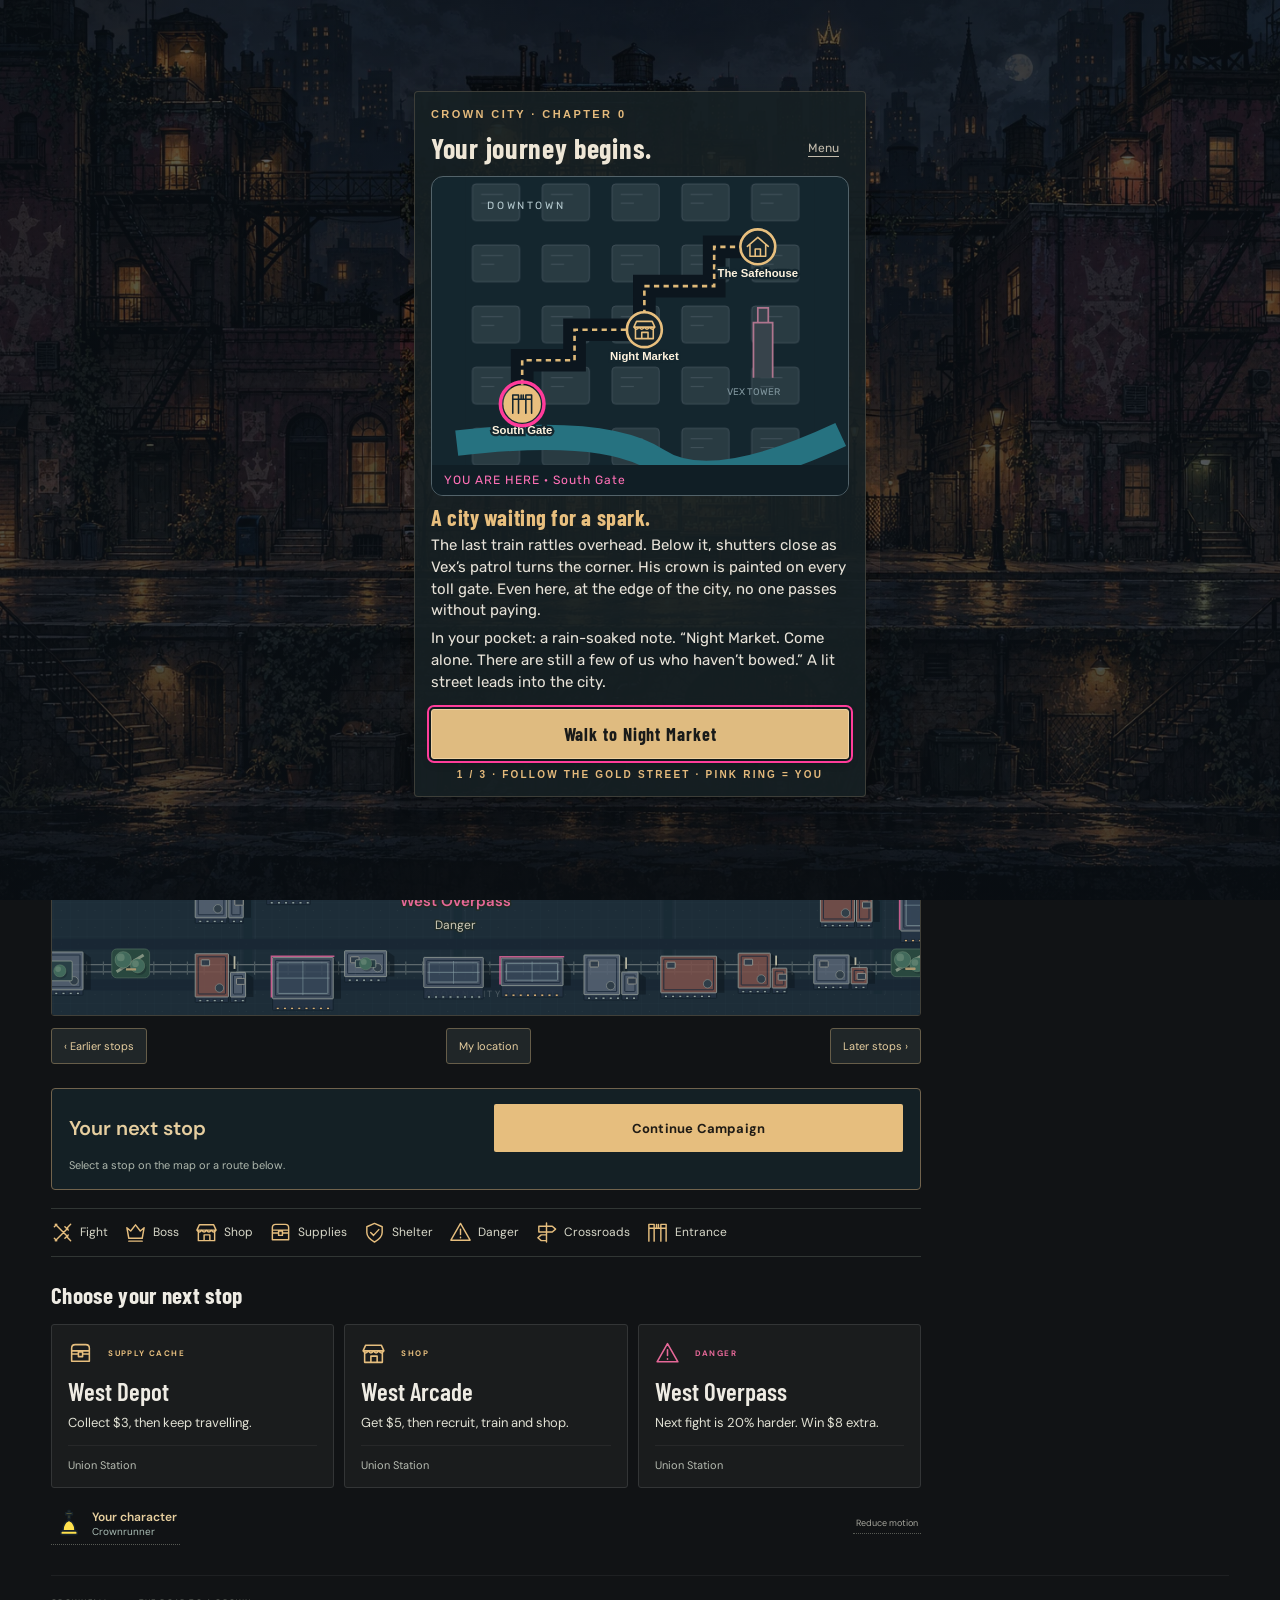
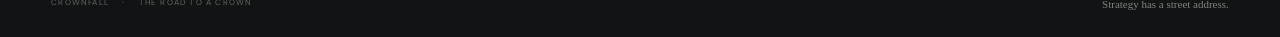
==== commit 8cba6679: "Add persistent Crownrunner character customization" ====
--- a/index.html
+++ b/index.html
@@ -2,6 +2,8 @@
 <html lang="en">
 <head>
 <script src="beta-storage.js"></script>
+<script src="character-style.js"></script>
+<link rel="stylesheet" href="character-style.css">
 <meta charset="utf-8"><meta name="viewport" content="width=device-width,initial-scale=1,viewport-fit=cover">
 <meta name="theme-color" content="#111315"><meta name="description" content="Crownfall. A chess roguelike through five unforgettable Lands. Choose your road, build your army, and claim the Crowns.">
 <title>Crownfall — The road to a crown</title>
@@ -27,7 +29,7 @@
 <section class="map-column" aria-label="Downtown journey map">
 <div class="journey-summary" aria-live="polite"><div><small>YOU ARE HERE</small><strong id="currentPlace">District entrance</strong></div><div><small>NEXT BATTLE</small><strong id="nextBattle">Continue your journey</strong></div></div>
 <div class="stage-strip" aria-label="Circuit stages"><div class="stage current" data-stage="1"><span>01</span><div><small>STAGE ONE</small><b>Introduction</b></div></div><div class="stage-line"></div><div class="stage" data-stage="2"><span>02</span><div><small>STAGE TWO</small><b>The Rival</b></div></div><div class="stage-line"></div><div class="stage" data-stage="3"><span>03</span><div><small>STAGE THREE</small><b>Elite Challenge</b></div></div><div class="stage-line"></div><div class="stage" data-stage="4"><svg><use href="#crown"/></svg><div><small>STAGE FOUR</small><b>Circuit Boss</b></div></div></div>
-<div class="network-toolbar"><span id="mapInstructions">Tap a lit stop symbol to choose your destination.</span><button id="mapOverview">Whole map</button></div>
+<div class="network-toolbar"><span id="mapInstructions">Tap a lit stop symbol to choose your destination.</span><div class="map-tools"><button id="characterQuick">Character</button><button id="mapOverview">Whole map</button></div></div>
 <div class="map-window" id="mapWindow"><div class="map-world" id="mapWorld">
 <img class="map-art" src="downtown-journey.webp" alt="An ink-painted Crown City block, with magenta brick buildings, an amber-lit market, rooftop catwalks and a sheltered lower alley." fetchpriority="high">
 <div class="map-vignette"></div>
@@ -41,7 +43,7 @@
 <button class="route-card" data-route="supply" aria-pressed="false"><div class="route-card-top"><svg><use href="#shop"/></svg><span>SHOP BRANCH</span><i class="selection-dot"></i></div><h3>Market stop</h3><p>Visit the shop.<br>+$5 for supplies.</p><span class="route-bottom">Trade · recruit · train</span></button>
 <button class="route-card" data-route="risky" aria-pressed="false"><div class="route-card-top"><svg><use href="#bolt"/></svg><span>RISKY ROAD</span><i class="selection-dot"></i></div><h3>Rooftop crossing</h3><p>20% higher score target.<br>Win +$8 · no shop.</p><span class="route-bottom">Risk for reward</span></button>
 </div>
-<div class="under-map"><span><svg><use href="#king"/></svg> Your King leads. Your army follows.</span><button id="motionToggle" aria-pressed="false">Reduce motion</button></div>
+<div class="under-map"><button id="characterButton"><span data-character-token="badge"></span><span>Your character<small data-character-name></small></span></button><button id="motionToggle" aria-pressed="false">Reduce motion</button></div>
 </section>
 <aside class="journey-panel"><div class="panel-eyebrow"><span class="small-diamond"></span> YOUR JOURNEY</div><h2 id="panelTitle">A way through<br>the city.</h2><p class="panel-copy" id="panelCopy">Under the rooftops. Past the last open shop. Every road leads to your next opponent.</p>
 <div class="route-note" id="routeNote"><span class="note-label">EXPLORE DOWNTOWN</span><p>Choose a road on the map or a card below.</p></div>
--- a/character-style.css
+++ b/character-style.css
@@ -0,0 +1,11 @@
+.character-dialog{padding:0!important;width:calc(100% - 28px);max-width:460px;max-height:90dvh;box-sizing:border-box;overflow:auto;color:#eee6d6;background:#15242b;border:1px solid #768079;border-radius:12px;font-family:var(--body,Arial,sans-serif);z-index:1000}.character-dialog::backdrop{background:#071015df;backdrop-filter:blur(5px)}
+.character-form{padding:18px}.character-form header{display:flex;align-items:flex-start;justify-content:space-between;gap:10px}.character-form header small{font-size:10px;letter-spacing:1.8px;color:#d2b783}.character-form h2{font:700 25px/1.2 var(--body,Arial,sans-serif);margin:5px 0 14px;color:#f2e8d4}.character-close{font:400 28px Arial;background:none;color:#c9d0c8;border:0;min-width:38px;min-height:38px}
+.character-preview{display:flex;align-items:center;gap:16px;background:#0c1c24;border:1px solid #526369;border-radius:9px;padding:10px;margin-bottom:14px}.character-preview>div:first-child{display:flex;align-items:center;justify-content:center;border-radius:50%;background:#2a3d44;width:84px;height:84px;flex:none}.character-preview strong{font-size:18px;overflow-wrap:anywhere}.character-preview p{font-size:12px;line-height:1.5;color:#bdc7bf;margin:5px 0}.character-piece{display:inline-block;vertical-align:middle;flex:none}
+.character-name{display:block;font-size:13px;font-weight:600}.character-name input{display:block;box-sizing:border-box;width:100%;margin:6px 0 14px;padding:10px 12px;border:1px solid #738178;border-radius:5px;background:#102029;color:#f7eddb;font:16px var(--body,Arial,sans-serif);min-height:44px}
+.character-form fieldset{margin:0 0 14px;padding:0;border:0;min-width:0}.character-form legend{padding:0;margin:0 0 8px;font-size:13px;font-weight:600}.character-colors,.character-crowns,.character-crests{display:grid;grid-template-columns:repeat(4,minmax(0,1fr));gap:7px}.character-colors{grid-template-columns:repeat(3,minmax(0,1fr))}.character-option{display:flex;align-items:center;justify-content:center;flex-direction:column;gap:5px;padding:7px 3px;border:1px solid #54666b;border-radius:7px;background:#1d3038;color:#dbe4d9;font:400 11px var(--body,Arial,sans-serif);min-height:47px}.character-option[aria-pressed=true]{border:2px solid #edca85;padding:6px 2px;background:#344343;color:#fff0d2}.character-swatch{width:20px;height:20px;border-radius:50%;background:var(--swatch);border:1px solid #fcf1d666}.character-colors .character-option{flex-direction:row;gap:7px}.character-option .character-piece{width:37px;height:37px}.character-status{font-size:11px;color:#b9c5bb;margin:0 0 10px}.character-form footer{position:sticky;bottom:-18px;display:grid;grid-template-columns:1fr 2fr;gap:9px;margin:0 -18px -18px;padding:12px 18px;background:#15242bf5;border-top:1px solid #61716a66}.character-form footer button{min-height:46px;border:1px solid #8e8d77;border-radius:5px;font:600 14px var(--body,Arial,sans-serif)}.character-save{background:#dfbc7e;color:#17252c}.character-cancel{background:#20333b;color:#e7dfcc}.character-dialog button:focus-visible,.character-dialog input:focus-visible{outline:3px solid #ec7bae;outline-offset:2px}
+#characterButton{display:flex;align-items:center;gap:8px;color:#e7cf9e;background:none;font:600 12px var(--body);text-align:left;min-height:42px}#characterButton .character-piece{width:30px;height:30px}#characterButton small{display:block;color:#aabdb5;font-size:10px;font-weight:400}.character-menu{display:flex;align-items:center;justify-content:center;gap:9px}.character-menu .character-piece{width:32px;height:32px}
+
+.map-tools{display:flex;gap:7px;flex:none;align-items:center}.network-toolbar #characterQuick{border-color:#9c8860;color:#e6c788}.network-toolbar .map-tools button{font-size:11px;padding:9px 10px;white-space:nowrap}@media(max-width:540px){.network-toolbar{align-items:flex-start;gap:10px;flex-direction:column}.network-toolbar .map-tools{align-self:flex-end}.network-toolbar>span{max-width:none}}
+.character-preview .character-piece{width:80px;height:80px;max-width:none}.character-form footer{bottom:0}.character-form h2{text-transform:none;letter-spacing:0}.network-toolbar>span{align-self:flex-start;text-align:left}
+
+.character-form footer .character-status:not([hidden]){grid-column:1/-1;margin:0;color:#ffc2b4;font-size:12px;line-height:1.4}
--- a/journey.css
+++ b/journey.css
@@ -123,3 +123,17 @@
 
 /* The title sequence owns the screen until the city map is ready. */
 .game-shell.intro-open .game-toolbar{display:none}.game-shell.intro-open #gameFrame{height:100dvh}
+
+/* Readable landmarks, quiet context roads, and one player token. */
+.cartographic-map .atlas-city-grid{opacity:.6}.cartographic-map .atlas-city-building{opacity:.88}.cartographic-map .atlas-landmarks .atlas-city-building{opacity:1}
+.cartographic-map .atlas-roads{opacity:.82}.cartographic-map .network-link{stroke:#bdc9bc;stroke-opacity:.15;stroke-width:2;stroke-dasharray:none}.cartographic-map .network-edge.visited .network-link{stroke-opacity:.4}
+.cartographic-map .route-track .route-glow{opacity:0}.cartographic-map .route-track .route-line{stroke-width:4;opacity:.5;stroke-dasharray:7 12}.cartographic-map .route-track.selected .route-line{stroke-width:7;opacity:1;stroke-dasharray:none;filter:drop-shadow(0 0 5px currentColor)}
+.cartographic-map .network-node .stop-ring{stroke-width:2;fill:#152630}.cartographic-map .network-node.reachable .stop-ring{stroke-width:3;filter:none}.cartographic-map .network-node.selected .stop-ring{stroke-width:4;fill:#293d43}
+.cartographic-map .node-logo .stop-logo{width:38px;height:38px;x:-19px;y:-19px}.cartographic-map .network-node.current-stop>.stop-ring,.cartographic-map .network-node.current-stop>.node-logo{display:none}
+.cartographic-map .player-marker{fill:#182b34;stroke:#efca84;stroke-width:3}.cartographic-map #traveler{pointer-events:none}.cartographic-map #traveler .king-piece{filter:none}
+.cartographic-map .node-label{font:600 25px var(--body);letter-spacing:0;stroke-width:5;paint-order:stroke;stroke-linejoin:round}.cartographic-map .node-detail{font:400 20px var(--body);stroke-width:4;opacity:.85}.cartographic-map .current-stop .node-label{fill:#f0d8a4}
+.cartographic-map .network-node.context-stop{opacity:.45}.cartographic-map .atlas-district-labels{opacity:.48}
+.path-action-label{font-family:var(--body);font-weight:600}.path-actions .set-off{font-family:var(--body);text-transform:none;letter-spacing:.2px}
+@media(max-width:800px){.path-actions{padding-top:9px;gap:7px}.path-action-label{font-size:15px}.path-actions .set-off{min-height:46px;font-size:16px}.path-actions .travel-status{font-size:11px;line-height:1.4}.network-toolbar>span{max-width:230px}}
+
+.cartographic-map .network-node .stop-hit{fill:transparent!important;stroke:none!important;filter:none!important;pointer-events:all}
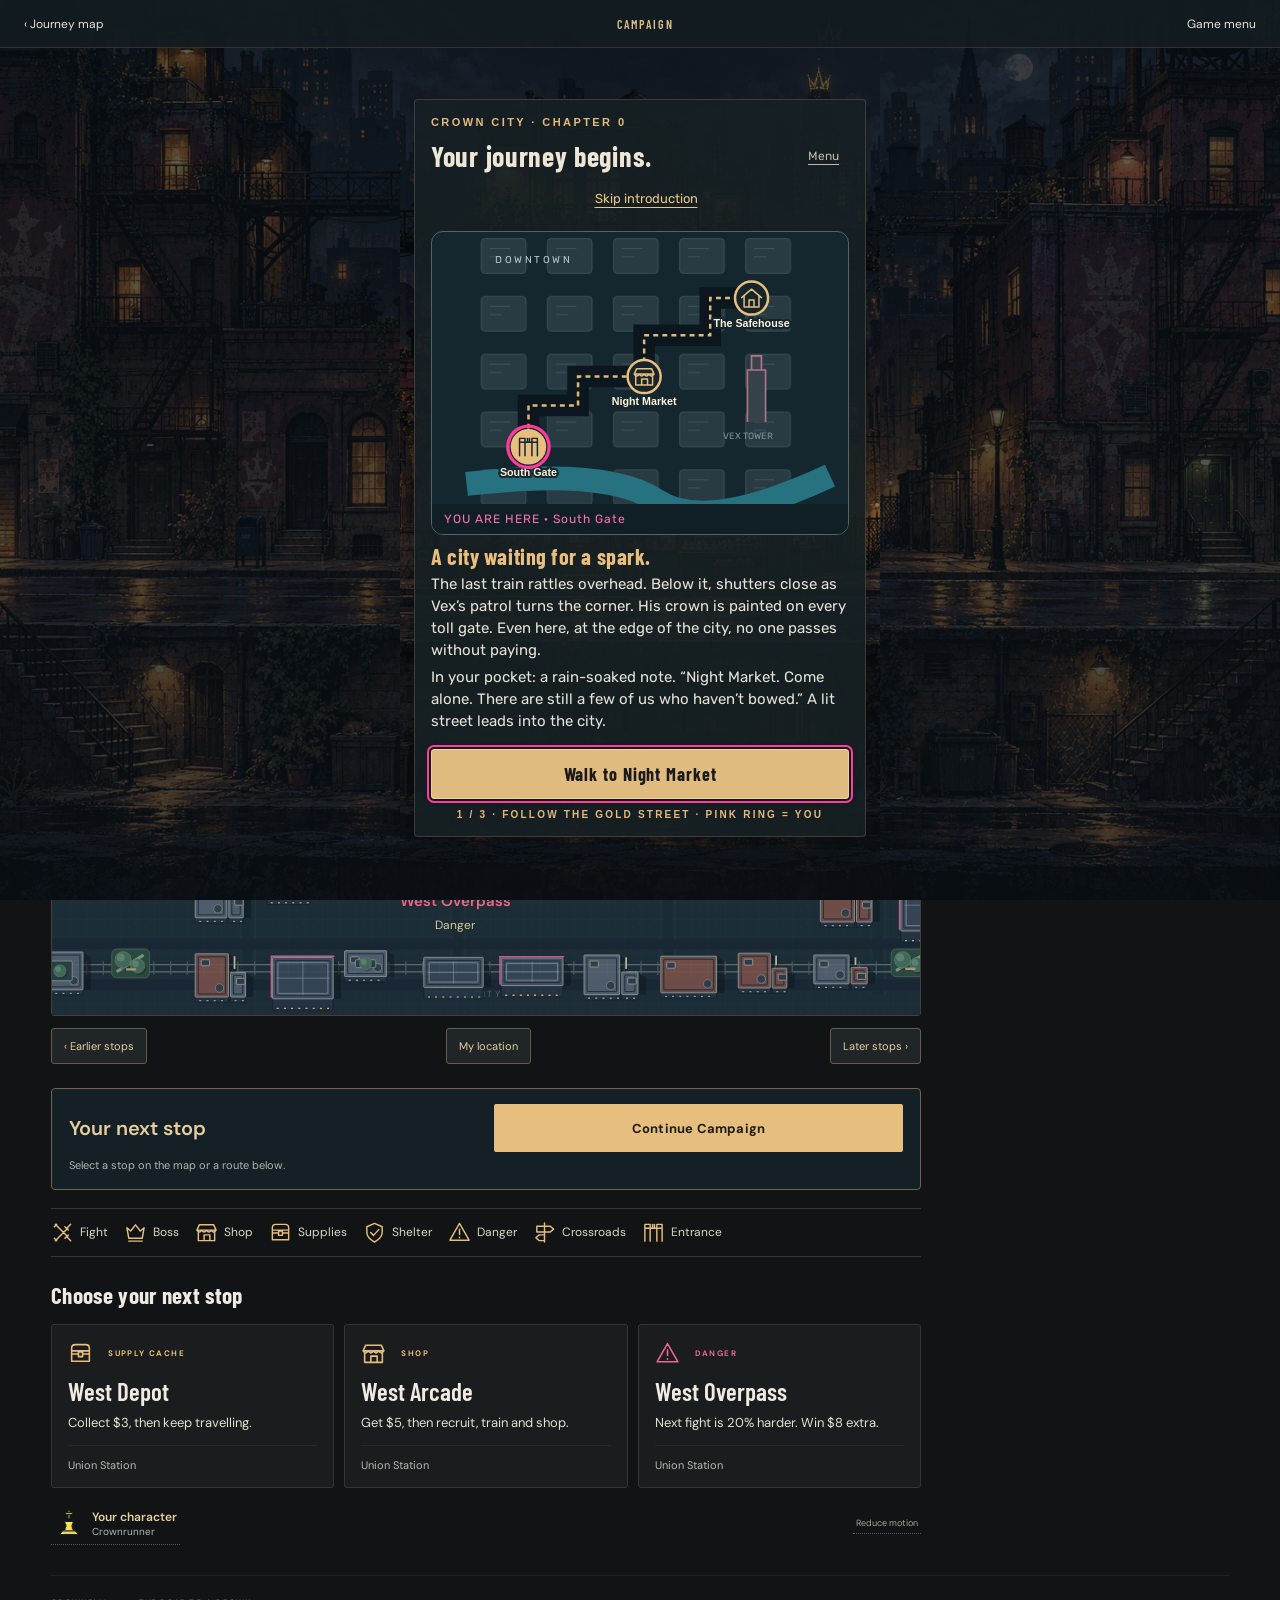
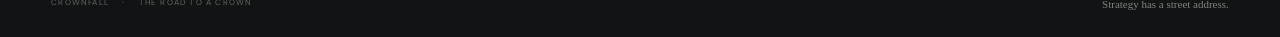
==== commit 34935be6: "Expand army styles, strengthen roadside patrols, add piece sounds and intro skip" ====
--- a/index.html
+++ b/index.html
@@ -2,6 +2,7 @@
 <html lang="en">
 <head>
 <script src="beta-storage.js"></script>
+<script src="piece-designs.js"></script>
 <script src="character-style.js"></script>
 <link rel="stylesheet" href="character-style.css">
 <meta charset="utf-8"><meta name="viewport" content="width=device-width,initial-scale=1,viewport-fit=cover">
--- a/character-style.css
+++ b/character-style.css
@@ -9,3 +9,9 @@
 .character-preview .character-piece{width:80px;height:80px;max-width:none}.character-form footer{bottom:0}.character-form h2{text-transform:none;letter-spacing:0}.network-toolbar>span{align-self:flex-start;text-align:left}
 
 .character-form footer .character-status:not([hidden]){grid-column:1/-1;margin:0;color:#ffc2b4;font-size:12px;line-height:1.4}
+/* Compare complete sets and individual pieces without crowding the King editor. */
+.character-dialog [hidden]{display:none!important}.character-tabs{display:grid;grid-template-columns:1fr 1fr;gap:7px;margin-bottom:13px}.character-tabs button{padding:10px;border:1px solid #586d71;border-radius:6px;background:#20343c;color:#c7d4ca;font:600 13px var(--body);min-height:42px}.character-tabs button[aria-selected=true]{color:#f1d59d;border-color:#dab878;background:#35433d}
+.army-style-preview{display:grid;grid-template-columns:repeat(6,minmax(0,1fr));gap:3px;background:#0d1e26;padding:7px 4px;border:1px solid #586e72;border-radius:8px;margin-bottom:12px}.army-preview-piece{display:flex;flex-direction:column;align-items:center;background:transparent;color:#c5d6cf;padding:5px 0;border:1px solid transparent;border-radius:5px;min-width:0;font:400 9px var(--body)}.army-preview-piece.selected{border-color:#e5c789;background:#263b42}.army-preview-piece .character-piece{width:100%;height:48px;max-width:52px}
+.character-scope{font-size:12px;display:flex;justify-content:space-between;align-items:center;gap:12px}.character-scope select{flex:1;min-height:40px;background:#13252c;color:#f0e2c4;border:1px solid #7a8a7d;border-radius:5px;font:14px var(--body);padding:7px}.piece-hint{font-size:11px;line-height:1.4;color:#aebfb6;margin:8px 0 12px}.piece-set-catalog{display:grid;grid-template-columns:1fr 1fr;gap:8px}.piece-set-choice{display:flex;align-items:center;flex-direction:column;padding:7px;border:1px solid #586e70;border-radius:7px;background:#1d3038;color:#e1ddcd;min-width:0;min-height:104px;font:12px var(--body)}.piece-set-choice[aria-pressed=true]{border:2px solid #eac589;background:#33433f;padding:6px}.piece-set-choice strong{font-size:12px}.piece-set-choice small{font-size:9px;color:#b5c5bc;margin-top:3px}.set-samples{display:flex;justify-content:center;align-items:center;height:57px}.set-samples .character-piece{width:55px;height:55px}
+.piece-sizing{border-top:1px solid #596d6a;margin:14px 0 0;padding-bottom:12px}.piece-sizing summary{padding:13px 0;font-size:13px;color:#e5d8bc;cursor:pointer;min-height:44px}.piece-sizing summary span{float:right;font-size:10px;color:#b6c6b9;margin-top:3px}.character-sizes,.character-finishes{display:grid;grid-template-columns:repeat(4,minmax(0,1fr));gap:6px}.character-finishes{grid-template-columns:repeat(3,minmax(0,1fr))}.size-board-preview{display:grid;grid-template-columns:repeat(3,64px);justify-content:center;border:1px solid #586d68;width:max-content;margin:auto}.size-board-preview>span{display:grid;place-items:center;width:64px;height:64px;background:#b5ac92}.size-board-preview>span:nth-child(even){background:#3a535b}.size-board-preview .character-piece{width:58px;height:58px}
+.character-form footer{z-index:3;bottom:0}.character-form header small{font-size:9px}.character-preview p{font-size:11px}
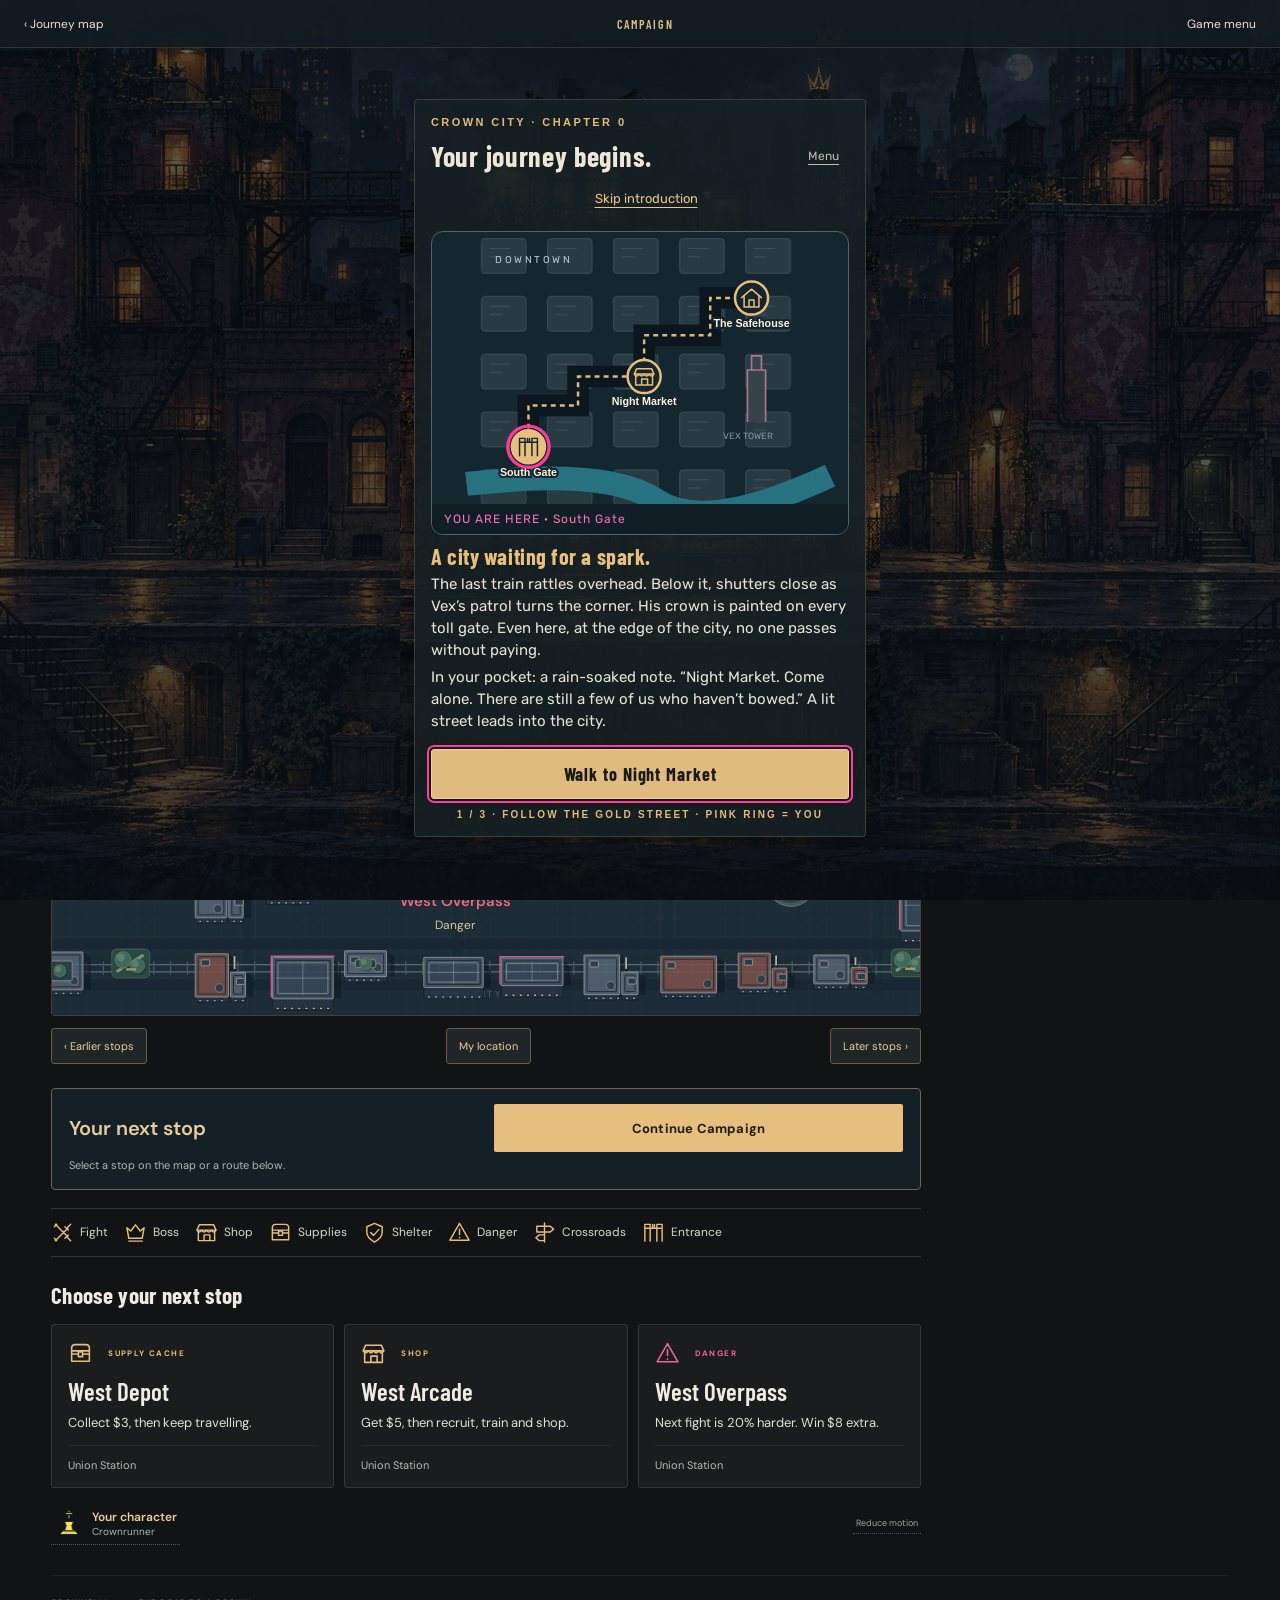
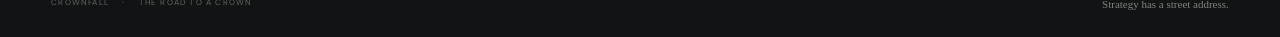
==== commit ba17d2e4: "Streamline travel arrivals, victory rewards and repeat shopping" ====
--- a/index.html
+++ b/index.html
@@ -29,6 +29,7 @@
 <div class="workspace">
 <section class="map-column" aria-label="Downtown journey map">
 <div class="journey-summary" aria-live="polite"><div><small>YOU ARE HERE</small><strong id="currentPlace">District entrance</strong></div><div><small>NEXT BATTLE</small><strong id="nextBattle">Continue your journey</strong></div></div>
+<p class="journey-arrival-note" id="journeyArrivalNote" role="status" hidden></p>
 <div class="stage-strip" aria-label="Circuit stages"><div class="stage current" data-stage="1"><span>01</span><div><small>STAGE ONE</small><b>Introduction</b></div></div><div class="stage-line"></div><div class="stage" data-stage="2"><span>02</span><div><small>STAGE TWO</small><b>The Rival</b></div></div><div class="stage-line"></div><div class="stage" data-stage="3"><span>03</span><div><small>STAGE THREE</small><b>Elite Challenge</b></div></div><div class="stage-line"></div><div class="stage" data-stage="4"><svg><use href="#crown"/></svg><div><small>STAGE FOUR</small><b>Circuit Boss</b></div></div></div>
 <div class="network-toolbar"><span id="mapInstructions">Tap a lit stop symbol to choose your destination.</span><div class="map-tools"><button id="characterQuick">Character</button><button id="mapOverview">Whole map</button></div></div>
 <div class="map-window" id="mapWindow"><div class="map-world" id="mapWorld">
--- a/character-style.css
+++ b/character-style.css
@@ -15,3 +15,6 @@
 .character-scope{font-size:12px;display:flex;justify-content:space-between;align-items:center;gap:12px}.character-scope select{flex:1;min-height:40px;background:#13252c;color:#f0e2c4;border:1px solid #7a8a7d;border-radius:5px;font:14px var(--body);padding:7px}.piece-hint{font-size:11px;line-height:1.4;color:#aebfb6;margin:8px 0 12px}.piece-set-catalog{display:grid;grid-template-columns:1fr 1fr;gap:8px}.piece-set-choice{display:flex;align-items:center;flex-direction:column;padding:7px;border:1px solid #586e70;border-radius:7px;background:#1d3038;color:#e1ddcd;min-width:0;min-height:104px;font:12px var(--body)}.piece-set-choice[aria-pressed=true]{border:2px solid #eac589;background:#33433f;padding:6px}.piece-set-choice strong{font-size:12px}.piece-set-choice small{font-size:9px;color:#b5c5bc;margin-top:3px}.set-samples{display:flex;justify-content:center;align-items:center;height:57px}.set-samples .character-piece{width:55px;height:55px}
 .piece-sizing{border-top:1px solid #596d6a;margin:14px 0 0;padding-bottom:12px}.piece-sizing summary{padding:13px 0;font-size:13px;color:#e5d8bc;cursor:pointer;min-height:44px}.piece-sizing summary span{float:right;font-size:10px;color:#b6c6b9;margin-top:3px}.character-sizes,.character-finishes{display:grid;grid-template-columns:repeat(4,minmax(0,1fr));gap:6px}.character-finishes{grid-template-columns:repeat(3,minmax(0,1fr))}.size-board-preview{display:grid;grid-template-columns:repeat(3,64px);justify-content:center;border:1px solid #586d68;width:max-content;margin:auto}.size-board-preview>span{display:grid;place-items:center;width:64px;height:64px;background:#b5ac92}.size-board-preview>span:nth-child(even){background:#3a535b}.size-board-preview .character-piece{width:58px;height:58px}
 .character-form footer{z-index:3;bottom:0}.character-form header small{font-size:9px}.character-preview p{font-size:11px}
+
+/* A single small editor; detailed controls stay closed until requested. */
+.look-select{display:flex;align-items:center;justify-content:space-between;gap:14px;font:13px var(--body,Arial,sans-serif);margin:12px 0;color:#e8dfcc}.look-select select{width:56%;min-height:44px;padding:8px 10px;border:1px solid #74827c;border-radius:6px;background:#20333b;color:#f2e6ce;font:14px var(--body,Arial,sans-serif)}.look-colors .character-colors{grid-template-columns:repeat(6,minmax(0,1fr));gap:5px}.look-colors .character-option{flex-direction:column;gap:5px;font-size:9px;min-height:49px}.look-colors .character-swatch{width:22px;height:22px}.look-more{border-top:1px solid #596d6a;margin-top:14px}.look-more summary,.look-individual summary{padding:14px 0;font:13px var(--body,Arial,sans-serif);color:#e5d8bc;cursor:pointer}.look-more .character-name{margin:14px 0}.mixed-look-note{font:11px/1.4 var(--body,Arial,sans-serif);color:#d6c5a0}.look-individual{margin-bottom:10px}.character-form>.piece-hint{margin:7px 0 13px}.character-form .army-style-preview{margin-bottom:0}
--- a/journey.css
+++ b/journey.css
@@ -137,3 +137,5 @@
 @media(max-width:800px){.path-actions{padding-top:9px;gap:7px}.path-action-label{font-size:15px}.path-actions .set-off{min-height:46px;font-size:16px}.path-actions .travel-status{font-size:11px;line-height:1.4}.network-toolbar>span{max-width:230px}}
 
 .cartographic-map .network-node .stop-hit{fill:transparent!important;stroke:none!important;filter:none!important;pointer-events:all}
+
+.journey-arrival-note{margin:0 0 14px;padding:12px 14px;border-left:3px solid #c8b47e;background:#1c2c30;color:#d4dbd1;font:13px/1.5 var(--body,'DM Sans',sans-serif)}
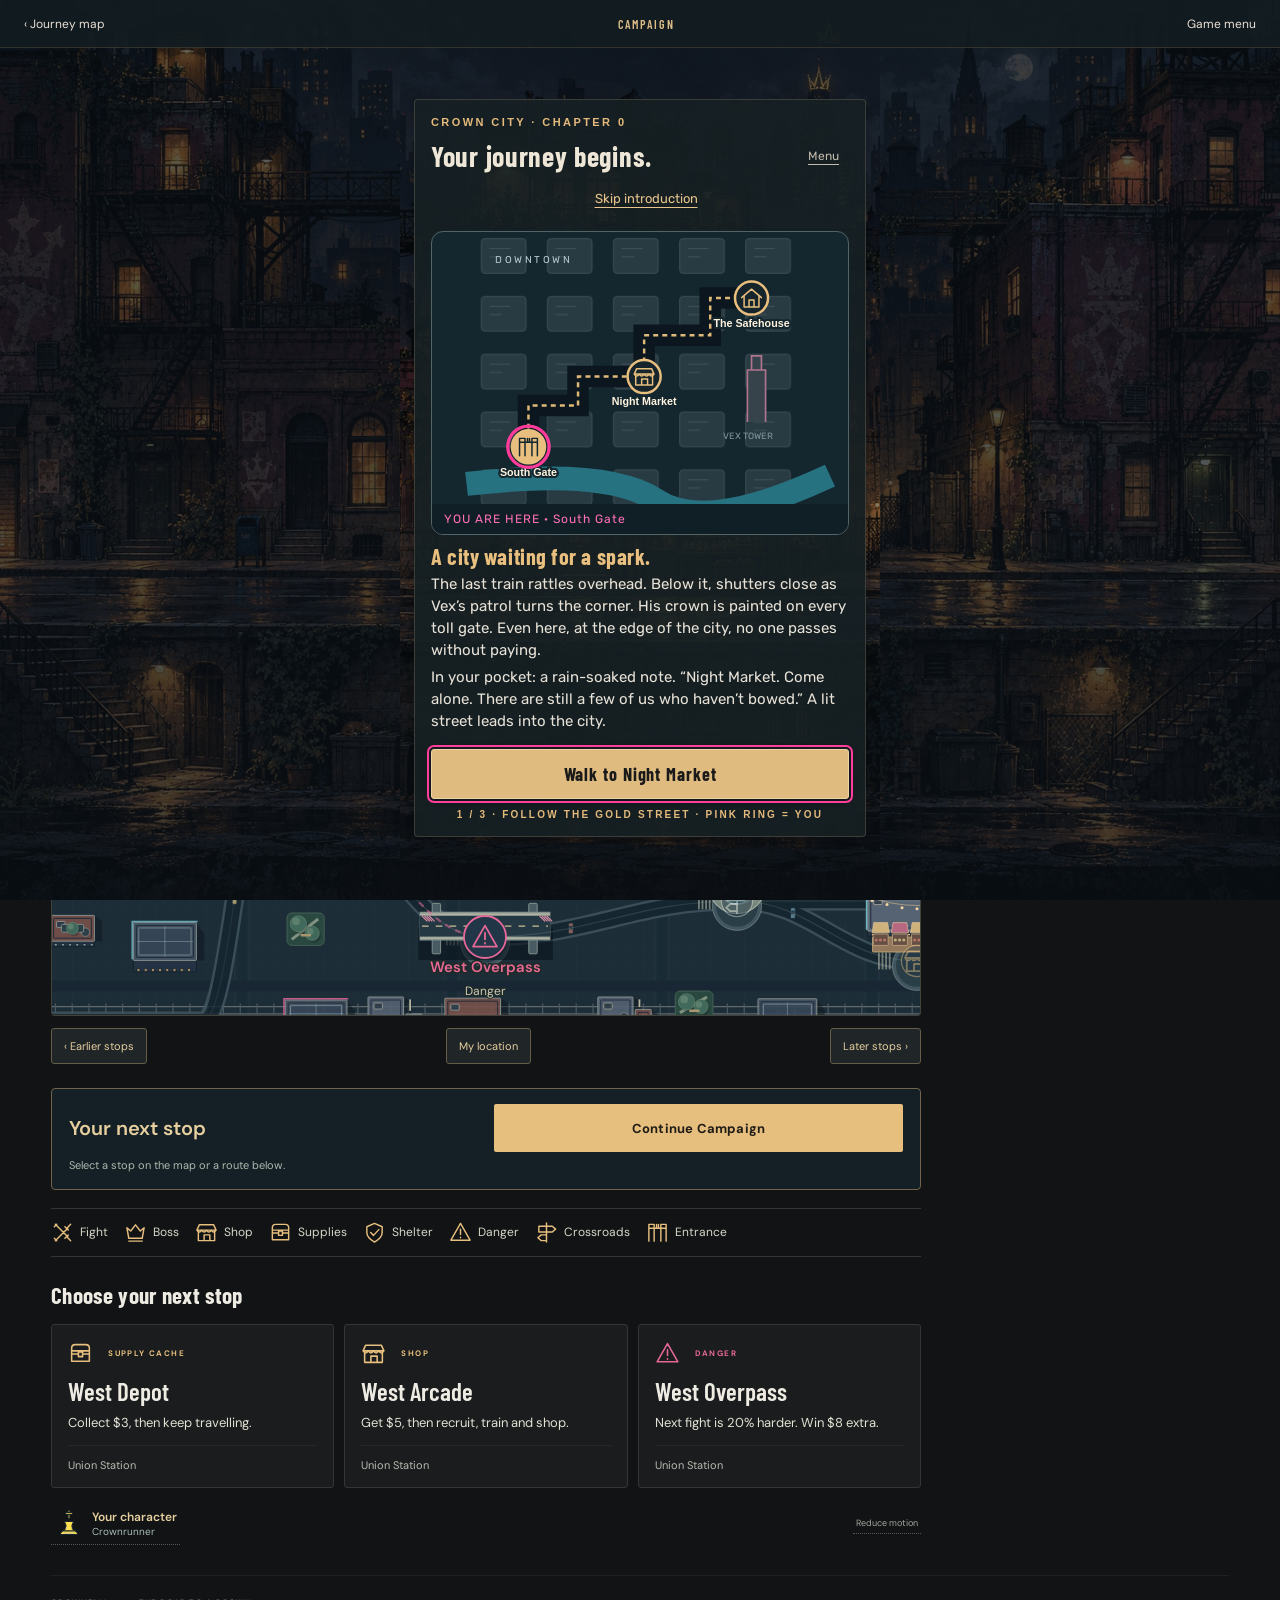
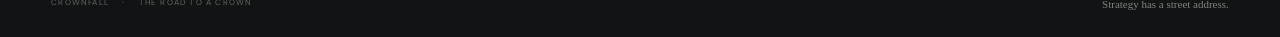
==== commit 783083d2: "Untangle journey roads and keep the traveling King in view" ====
--- a/index.html
+++ b/index.html
@@ -10,7 +10,7 @@
 <title>Crownfall — The road to a crown</title>
 <meta name="apple-mobile-web-app-capable" content="yes"><meta name="apple-mobile-web-app-status-bar-style" content="black"><meta name="apple-mobile-web-app-title" content="Crownfall">
 <link rel="manifest" href="manifest.webmanifest?v=5"><link rel="apple-touch-icon" sizes="180x180" href="cf-touch-180.png?v=5"><link rel="icon" type="image/png" sizes="32x32" href="cf-favicon-32.png?v=5"><link rel="icon" type="image/png" sizes="192x192" href="cf-icon-192.png?v=5"><link rel="preconnect" href="https://fonts.googleapis.com"><link rel="preconnect" href="https://fonts.gstatic.com" crossorigin><link href="https://fonts.googleapis.com/css2?family=Barlow+Condensed:wght@500;600;700;800;900&family=DM+Sans:wght@400;500;600;700&family=Permanent+Marker&display=swap" rel="stylesheet">
-<link rel="stylesheet" href="journey.css"><script src="journey-stop-icons.js" defer></script><script src="journey-world.js" defer></script><script src="journey-lands.js" defer></script><script src="journey-map.js" defer></script><script src="journey-atlas-themes.js" defer></script><script src="journey-cartography.js" defer></script><script src="journey-world-ui.js" defer></script><script src="journey.js" defer></script>
+<link rel="stylesheet" href="journey.css?v=roads2"><script src="journey-stop-icons.js" defer></script><script src="journey-world.js?v=roads2" defer></script><script src="journey-lands.js" defer></script><script src="journey-map.js" defer></script><script src="journey-atlas-themes.js?v=roads2" defer></script><script src="journey-cartography.js?v=roads2" defer></script><script src="journey-world-ui.js?v=roads2" defer></script><script src="journey.js?v=roads2" defer></script>
 </head>
 <body class="game-open">
 <svg class="symbols" xmlns="http://www.w3.org/2000/svg" aria-hidden="true"><defs>
--- a/journey.css
+++ b/journey.css
@@ -139,3 +139,8 @@
 .cartographic-map .network-node .stop-hit{fill:transparent!important;stroke:none!important;filter:none!important;pointer-events:all}
 
 .journey-arrival-note{margin:0 0 14px;padding:12px 14px;border-left:3px solid #c8b47e;background:#1c2c30;color:#d4dbd1;font:13px/1.5 var(--body,'DM Sans',sans-serif)}
+
+/* Leave room for the phone travel controls while the map follows the King. */
+.map-window{scroll-margin-top:8px}
+@media(max-width:800px){.map-window{height:min(440px,58dvh);min-height:230px}}
+.map-window.is-traveling{touch-action:none;overscroll-behavior:contain}
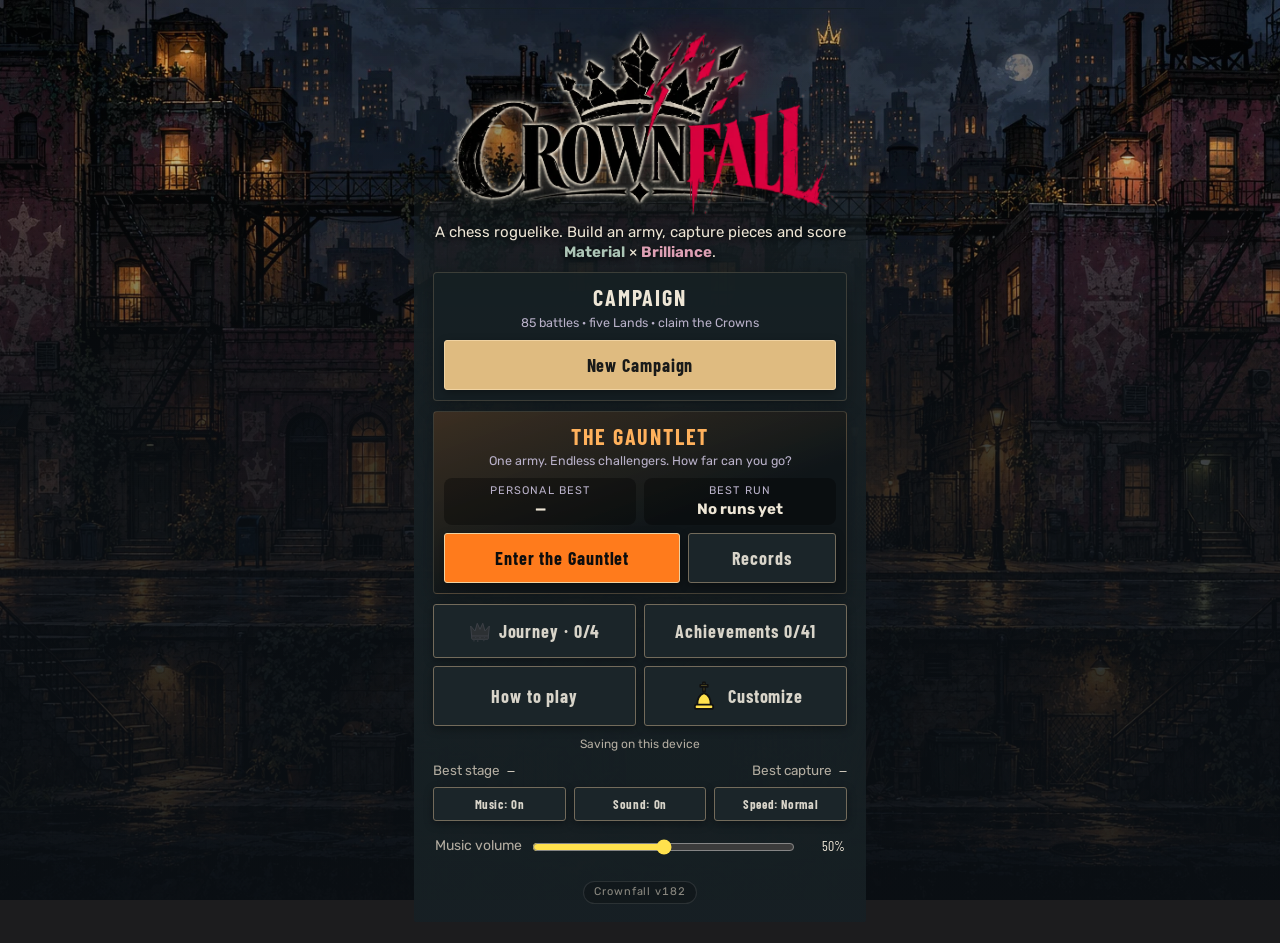
==== commit 238c99db: "Preview: Crownfall v182 title screen (main game v181 + menu restyle) Not deployed. For review before" ====
--- a/index.html
+++ b/index.html
@@ -1,60 +1,10458 @@
 <!doctype html>
 <html lang="en">
 <head>
-<script src="beta-storage.js"></script>
-<script src="piece-designs.js"></script>
-<script src="character-style.js"></script>
-<link rel="stylesheet" href="character-style.css">
-<meta charset="utf-8"><meta name="viewport" content="width=device-width,initial-scale=1,viewport-fit=cover">
-<meta name="theme-color" content="#111315"><meta name="description" content="Crownfall. A chess roguelike through five unforgettable Lands. Choose your road, build your army, and claim the Crowns.">
-<title>Crownfall — The road to a crown</title>
-<meta name="apple-mobile-web-app-capable" content="yes"><meta name="apple-mobile-web-app-status-bar-style" content="black"><meta name="apple-mobile-web-app-title" content="Crownfall">
-<link rel="manifest" href="manifest.webmanifest?v=5"><link rel="apple-touch-icon" sizes="180x180" href="cf-touch-180.png?v=5"><link rel="icon" type="image/png" sizes="32x32" href="cf-favicon-32.png?v=5"><link rel="icon" type="image/png" sizes="192x192" href="cf-icon-192.png?v=5"><link rel="preconnect" href="https://fonts.googleapis.com"><link rel="preconnect" href="https://fonts.gstatic.com" crossorigin><link href="https://fonts.googleapis.com/css2?family=Barlow+Condensed:wght@500;600;700;800;900&family=DM+Sans:wght@400;500;600;700&family=Permanent+Marker&display=swap" rel="stylesheet">
-<link rel="stylesheet" href="journey.css?v=roads2"><script src="journey-stop-icons.js" defer></script><script src="journey-world.js?v=roads2" defer></script><script src="journey-lands.js" defer></script><script src="journey-map.js" defer></script><script src="journey-atlas-themes.js?v=roads2" defer></script><script src="journey-cartography.js?v=roads2" defer></script><script src="journey-world-ui.js?v=roads2" defer></script><script src="journey.js?v=roads2" defer></script>
-</head>
-<body class="game-open">
-<svg class="symbols" xmlns="http://www.w3.org/2000/svg" aria-hidden="true"><defs>
-<symbol id="crown" viewBox="0 0 40 32"><path d="M4 8l9 7L20 2l7 13 9-7-4 20H8z" fill="none" stroke="currentColor" stroke-width="3" stroke-linejoin="round"/><path d="M9 22h22" stroke="currentColor" stroke-width="2"/></symbol>
-<symbol id="king" viewBox="0 0 48 64"><path d="M20 3h8v7h7v7h-7v7h-8v-7h-7v-7h7zM14 25q10-6 20 0l-4 10H18zM18 37h12l3 15H15zM11 53h26v6H11zM8 60h32v3H8z" fill="currentColor" stroke="#1b1916" stroke-width="1.3"/></symbol>
-<symbol id="arrow" viewBox="0 0 24 24"><path d="M4 12h15m-6-6 6 6-6 6" fill="none" stroke="currentColor" stroke-width="1.8"/></symbol>
-<symbol id="shield" viewBox="0 0 24 24"><path d="M12 3l8 3v6c0 5-8 9-8 9s-8-4-8-9V6z" fill="none" stroke="currentColor" stroke-width="1.6"/><path d="m8 12 3 3 5-6" fill="none" stroke="currentColor" stroke-width="1.6"/></symbol>
-<symbol id="shop" viewBox="0 0 24 24"><path d="M3 10l3-6h12l3 6M5 11v10h14V11M3 10q3 5 6 0 3 5 6 0 3 5 6 0M10 21v-6h4v6" fill="none" stroke="currentColor" stroke-width="1.5"/></symbol>
-<symbol id="bolt" viewBox="0 0 24 24"><path d="m13 2-8 12h6l-1 8 9-13h-7z" fill="none" stroke="currentColor" stroke-width="1.6" stroke-linejoin="round"/></symbol>
-</defs></svg>
-<header class="header"><a href="./" class="wordmark" aria-label="Crownfall home"><svg><use href="#crown"/></svg><span>CROWN<span>FALL</span></span></a>
-<nav aria-label="Main navigation"><button class="nav active" id="navJourney">Journey</button><button class="nav" data-launch="campaign">Campaign</button><button class="nav" data-launch="gauntlet">The Gauntlet</button></nav>
-<div class="header-right"><span class="local-save"><i></i> Saved on this device</span><button class="icon-btn" id="help" aria-label="How to play">?</button><button class="icon-btn" id="settings" aria-label="Settings">⚙</button></div></header>
-<main id="journeyMain">
-<div class="page-heading"><div><div class="eyebrow"><span class="pink-line"></span> <span id="journeyLand">CROWN CITY</span></div><h1 id="journeyCircuit">Downtown Blitz</h1><p class="tagline">Choose your stops. Plot your road to the crown.</p></div><div class="chapter-label"><span id="journeyChapter">YOUR NEXT FIGHT</span></div></div>
-<div class="workspace">
-<section class="map-column" aria-label="Downtown journey map">
-<div class="journey-summary" aria-live="polite"><div><small>YOU ARE HERE</small><strong id="currentPlace">District entrance</strong></div><div><small>NEXT BATTLE</small><strong id="nextBattle">Continue your journey</strong></div></div>
-<p class="journey-arrival-note" id="journeyArrivalNote" role="status" hidden></p>
-<div class="stage-strip" aria-label="Circuit stages"><div class="stage current" data-stage="1"><span>01</span><div><small>STAGE ONE</small><b>Introduction</b></div></div><div class="stage-line"></div><div class="stage" data-stage="2"><span>02</span><div><small>STAGE TWO</small><b>The Rival</b></div></div><div class="stage-line"></div><div class="stage" data-stage="3"><span>03</span><div><small>STAGE THREE</small><b>Elite Challenge</b></div></div><div class="stage-line"></div><div class="stage" data-stage="4"><svg><use href="#crown"/></svg><div><small>STAGE FOUR</small><b>Circuit Boss</b></div></div></div>
-<div class="network-toolbar"><span id="mapInstructions">Tap a lit stop symbol to choose your destination.</span><div class="map-tools"><button id="characterQuick">Character</button><button id="mapOverview">Whole map</button></div></div>
-<div class="map-window" id="mapWindow"><div class="map-world" id="mapWorld">
-<img class="map-art" src="downtown-journey.webp" alt="An ink-painted Crown City block, with magenta brick buildings, an amber-lit market, rooftop catwalks and a sheltered lower alley." fetchpriority="high">
-<div class="map-vignette"></div>
-<svg class="route-overlay" aria-label="Circuit route network"></svg>
-</div><div class="map-topline"><span id="journeyLocation">DOWNTOWN · ON THE ROAD</span></div><div class="map-caption"><span id="mapCaption">YOUR NEXT CROSSROADS.</span><small>Tap a path to explore</small></div></div>
-<div class="network-navigation"><button id="panLeft" aria-label="Pan map left">‹ Earlier stops</button><button id="centerMap" aria-label="Return to your current location">My location</button><button id="panRight" aria-label="Pan map right">Later stops ›</button></div>
-<div class="path-actions" aria-label="Route travel controls"><div class="path-action-label" id="routeActionLabel">Your next stop</div><button class="set-off" id="setOff"><span id="setOffText">Continue Campaign</span><svg><use href="#arrow"/></svg></button><p class="travel-status" id="travelStatus" aria-live="polite">Select a stop on the map or a route below.</p></div>
-<div class="stop-legend" id="stopLegend" aria-label="Map symbols"></div>
-<h2 class="choice-heading">Choose your next stop</h2><div class="route-cards" aria-label="Route choices">
-<button class="route-card" data-route="safer" aria-pressed="false"><div class="route-card-top"><svg><use href="#shield"/></svg><span>SAFER ROAD</span><i class="selection-dot"></i></div><h3>Back alley</h3><p>20% lower score target.<br>No shop on this branch.</p><span class="route-bottom">Easier next stage</span></button>
-<button class="route-card" data-route="supply" aria-pressed="false"><div class="route-card-top"><svg><use href="#shop"/></svg><span>SHOP BRANCH</span><i class="selection-dot"></i></div><h3>Market stop</h3><p>Visit the shop.<br>+$5 for supplies.</p><span class="route-bottom">Trade · recruit · train</span></button>
-<button class="route-card" data-route="risky" aria-pressed="false"><div class="route-card-top"><svg><use href="#bolt"/></svg><span>RISKY ROAD</span><i class="selection-dot"></i></div><h3>Rooftop crossing</h3><p>20% higher score target.<br>Win +$8 · no shop.</p><span class="route-bottom">Risk for reward</span></button>
-</div>
-<div class="under-map"><button id="characterButton"><span data-character-token="badge"></span><span>Your character<small data-character-name></small></span></button><button id="motionToggle" aria-pressed="false">Reduce motion</button></div>
-</section>
-<aside class="journey-panel"><div class="panel-eyebrow"><span class="small-diamond"></span> YOUR JOURNEY</div><h2 id="panelTitle">A way through<br>the city.</h2><p class="panel-copy" id="panelCopy">Under the rooftops. Past the last open shop. Every road leads to your next opponent.</p>
-<div class="route-note" id="routeNote"><span class="note-label">EXPLORE DOWNTOWN</span><p>Choose a road on the map or a card below.</p></div>
+<script src="gameplay-polish.js?v=182"></script>
+<script src="piece-designs.js?v=182"></script>
+<script src="character-style.js?v=182"></script>
+<script src="campaign-opponents.js?v=182"></script>
+<script src="campaign-dialogue.js?v=182"></script>
+<link rel="stylesheet" href="character-style.css?v=182">
 
-<div class="panel-rule"></div><div class="campaign-callout"><span class="panel-eyebrow">YOUR CROWN IS OUT THERE</span><h3>Build your army.<br>Make your move.</h3><p>85 battles. Five Lands.<br>One throne waiting at the end.</p><button class="play-campaign" data-launch="campaign">Play Campaign</button><button class="play-gauntlet" data-launch="gauntlet">Enter the Gauntlet <span>→</span></button></div>
-<div class="world-progress"><span>THE FIVE LANDS</span><div><b title="Crown City">01</b><i></i><span title="Iron Kingdom">02</span><i></i><span title="Olympian Court">03</span><i></i><span title="Shattered Realm">04</span><i></i><span title="Fallen Throne">05</span></div></div></aside>
-</div>
-<footer><span>CROWNFALL <i>·</i> THE ROAD TO A CROWN</span><span>Strategy has a street address.</span></footer>
-</main>
-<div class="game-shell" id="gameShell"><div class="game-toolbar"><button id="backToMap">‹ Journey map</button><span id="gameModeLabel">CAMPAIGN</span><button id="gameMenu">Game menu</button></div><iframe id="gameFrame" title="Crownfall playable game" src="game.html?journey=1" allow="autoplay" loading="eager"></iframe></div>
-<dialog id="infoDialog"><button class="dialog-close" aria-label="Close">×</button><div id="dialogContent"></div></dialog>
-</body></html>
+<meta charset="utf-8">
+<meta name="viewport" content="width=device-width,initial-scale=1,viewport-fit=cover">
+<meta name="theme-color" content="#1c1c1e">
+<meta name="description" content="Crownfall: a street-style chess roguelike.">
+<meta name="apple-mobile-web-app-capable" content="yes">
+<meta name="mobile-web-app-capable" content="yes">
+<meta name="apple-mobile-web-app-title" content="Crownfall">
+<meta name="apple-mobile-web-app-status-bar-style" content="black-translucent">
+<link rel="manifest" href="manifest.webmanifest?v=4">
+<link rel="apple-touch-icon" href="cf-touch-180.png">
+<link rel="icon" type="image/png" sizes="32x32" href="cf-favicon-32.png">
+<link rel="icon" type="image/png" sizes="192x192" href="cf-icon-192.png">
+<style>html,body{margin:0;background:#1c1c1e}:root{padding-top:env(safe-area-inset-top,0px);padding-bottom:env(safe-area-inset-bottom,0px);box-sizing:border-box;height:100%}img{max-width:100%}[hidden]{display:none!important}/* Guard markers stay inside the square; the board never changes size. */
+.guard-mark{position:absolute;left:3%;top:2%;z-index:5;color:#fff4bd;background:#34270c;border:1px solid #f5cf66;border-radius:4px;font:bold clamp(12px,3vw,19px)/1.1 system-ui;padding:0 2px;pointer-events:none;text-shadow:0 1px #000}
+.guard-brief{padding:8px 10px;border-left:3px solid #f5cf66;background:rgba(56,43,16,.9);color:#fff1ca;font-size:12px;line-height:1.4;overflow-wrap:anywhere}
+.oppin:has(.guard-brief){max-height:90%;overflow-y:auto;box-sizing:border-box}
+</style>
+<title>Crownfall</title>
+<link rel="preconnect" href="https://fonts.googleapis.com">
+<link rel="preconnect" href="https://fonts.gstatic.com" crossorigin>
+<link rel="stylesheet" href="https://fonts.googleapis.com/css2?family=Barlow+Condensed:wght@500;600;700;800&family=Bungee&family=Permanent+Marker&family=Rubik:wght@400;500;700&family=MedievalSharp&family=Cinzel:wght@700;900&family=Cinzel+Decorative:wght@700&display=swap">
+<style>
+:root{
+  color-scheme: dark;
+  --bg:#150f22; --bg-2:#1f1733; --bg-3:#2a2045; --line:#3d3063;
+  --text:#f3ecff; --dim:#a697c9; --brass:#f0b64a; --chips:#3d8bff; --mult:#ff4a5c;
+  --light:#6d5a96; --dark:#3f3163;
+  --common:#8fa0b8; --uncommon:#3ecf8e; --rare:#ff5fb0;
+  --display:"Chakra Petch","Arial Narrow",Arial,sans-serif;
+  --body:"Rubik","Helvetica Neue",Arial,sans-serif;
+}
+html,body{height:100%}
+body{background:var(--bg);background-image:radial-gradient(ellipse at 50% 0%, #2d1f4f 0%, transparent 65%);color:var(--text);font-family:var(--body);font-size:15px;line-height:1.35;-webkit-tap-highlight-color:transparent;touch-action:manipulation}
+#app{max-width:480px;margin:0 auto;padding-inline:14px;padding-block:8px 20px;box-sizing:border-box;display:flex;flex-direction:column;gap:10px;min-height:100%}
+button{font:inherit;color:inherit;cursor:pointer;border:0;background:none}
+button:focus-visible{outline:2px solid var(--brass);outline-offset:2px}
+h1,h2,h3{font-family:var(--display);font-weight:700;margin:0;line-height:1}
+p{margin:0}
+.muted{color:var(--dim)}
+.money{color:var(--brass);font-family:var(--display);font-weight:700}
+.btn{display:block;width:100%;box-sizing:border-box;min-width:0;border-radius:12px;padding:13px;font-family:var(--display);font-weight:700;font-size:20px;background:var(--brass);color:#2a1800;box-shadow:0 4px 0 #a8741c}
+.btn:active{transform:translateY(3px);box-shadow:0 1px 0 #a8741c}
+.btn.ghost{background:var(--bg-3);color:var(--text);box-shadow:0 4px 0 #120c1f;font-size:16px}
+.btn.red{background:var(--mult);color:#fff;box-shadow:0 4px 0 #a01e2e}
+.btn.concede{display:flex;flex-direction:column;align-items:center;gap:1px;margin-top:10px;border-color:#ff4a5c!important;color:#ff6b7a;font-size:14px;padding-top:7px;padding-bottom:7px}
+.btn.concede small{font-family:var(--body,inherit);font-size:11.5px;color:#c9a0a6;text-transform:none;letter-spacing:0}
+.btn.blue{background:var(--chips);color:#fff;box-shadow:0 4px 0 #1d4fa8}
+.btn[disabled]{opacity:.4;cursor:default}
+
+/* HUD */
+.hud{display:grid;grid-template-columns:1fr auto;gap:8px;align-items:stretch}
+.blindbox{background:var(--bg-2);border:1px solid var(--line);border-radius:12px;padding:8px 10px;display:flex;flex-direction:column;gap:2px}
+.blindbox .nm{font-family:var(--display);font-size:17px}
+.blindbox .tg{font-size:12.5px;color:var(--dim)}
+.blindbox .tg b{font-family:var(--display);color:var(--mult);font-size:16px}
+.sidebox{display:grid;grid-template-columns:1fr 1fr;gap:6px}
+.pill{background:var(--bg-2);border:1px solid var(--line);border-radius:10px;padding:4px 10px;display:flex;flex-direction:column;align-items:center;justify-content:center;min-width:56px}
+.pill small{font-size:10px;color:var(--dim);text-transform:uppercase;letter-spacing:.08em}
+.pill b{font-family:var(--display);font-size:20px;line-height:1.1;font-variant-numeric:tabular-nums}
+.scoreRow{display:grid;grid-template-columns:auto 1fr;gap:10px;align-items:center;background:var(--bg-2);border:1px solid var(--line);border-radius:12px;padding:8px 12px}
+.scoreRow .lab{font-size:11px;color:var(--dim);text-transform:uppercase;letter-spacing:.08em}
+.scoreRow .val{font-family:var(--display);font-size:30px;line-height:1;font-variant-numeric:tabular-nums}
+.pbar{height:8px;background:var(--bg);border-radius:4px;overflow:hidden}
+.pbar i{display:block;height:100%;background:linear-gradient(90deg,var(--chips),var(--mult));transition:width .35s}
+.calc{display:grid;grid-template-columns:1fr auto 1fr;gap:8px;align-items:center}
+.calc .hand{grid-column:1/-1;text-align:center;font-family:var(--display);font-size:17px;min-height:20px;color:var(--text)}
+.cbox{border-radius:10px;padding:6px;text-align:center;font-family:var(--display);font-size:28px;line-height:1.1;font-variant-numeric:tabular-nums;color:#fff}
+.cbox.chips{background:var(--chips)} .cbox.mult{background:var(--mult)}
+.calc .cap{display:block;text-align:center;font-size:10.5px;color:var(--dim);text-transform:uppercase;letter-spacing:.08em;margin-top:3px}
+.calc .x{font-family:var(--display);font-size:24px;color:var(--dim)}
+.bump{animation:bump .22s cubic-bezier(.2,1.8,.4,1)}
+@keyframes bump{0%{transform:scale(1)}50%{transform:scale(1.18)}100%{transform:scale(1)}}
+
+/* relics */
+.relics{display:grid;grid-template-columns:repeat(5,1fr);gap:6px}
+.relic{position:relative;aspect-ratio:3/4;max-width:100%;border-radius:9px;background:var(--bg-2);border:2px solid var(--common);display:flex;flex-direction:column;align-items:center;justify-content:center;gap:2px;padding:3px;box-sizing:border-box;text-align:center;overflow:hidden}
+.relic.empty{border-style:dashed;border-color:var(--line);opacity:.5}
+.relic .fx{font-family:var(--display);font-size:15px;line-height:1}
+.relic .rn{font-size:9.5px;line-height:1.1;color:var(--dim)}
+.relic svg{width:24px;height:24px}
+.relic.uncommon{border-color:var(--uncommon)} .relic.rare{border-color:var(--rare)}
+.relic.fire{animation:fire .35s ease}
+@keyframes fire{0%{transform:rotate(0) scale(1)}30%{transform:rotate(-8deg) scale(1.15)}60%{transform:rotate(6deg) scale(1.1)}100%{transform:none}}
+.fxc{color:var(--chips)} .fxm{color:var(--mult)} .fxx{color:#ffd95e} .fxg{color:var(--brass)}
+
+/* board */
+.boardWrap{position:relative}
+body{transition:background-color .6s}
+#app{--light:#9a968f;--dark:#6b6763;--rim:#111;--glow:rgba(0,0,0,.45);--enemy:#ff3d9a}
+.sq{transition:background-color .6s}
+.board{transition:border-color .6s, box-shadow .6s}
+.board{border-color:var(--rim);box-shadow:0 10px 30px rgba(0,0,0,.5), 0 0 26px var(--glow)}
+body[data-mood="cornered"] .pc.en{animation:tremble .35s linear infinite}
+@keyframes prowl{0%,100%{transform:scale(1)}50%{transform:scale(1.07) translateY(-1px);filter:drop-shadow(0 0 4px var(--enemy))}}
+@keyframes tremble{0%,100%{transform:translateX(0)}25%{transform:translateX(-.6px)}75%{transform:translateX(.6px)}}
+@keyframes alarm{0%,100%{box-shadow:0 10px 30px rgba(0,0,0,.5),0 0 12px var(--glow)}50%{box-shadow:0 10px 30px rgba(0,0,0,.5),0 0 34px rgba(255,31,61,.9)}}
+.moodrow{display:flex;align-items:center;gap:8px;min-height:24px}
+.mood{display:inline-flex;align-items:center;gap:7px;font-family:var(--display);font-size:14px;padding:3px 11px;border-radius:999px;background:var(--bg-2);border:1px solid var(--line);transition:all .4s}
+.mood i{width:9px;height:9px;border-radius:50%;background:var(--dim)}
+.mood.hunting{border-color:#ff2d55;color:#ffb3c2} .mood.hunting i{background:#ff2d55;animation:blink 1.2s infinite}
+.mood.check{border-color:#ff1f3d;background:#3a0d18;color:#fff} .mood.check i{background:#ff1f3d;animation:blink .5s infinite}
+.mood.cornered{border-color:var(--brass);color:#ffe2a8} .mood.cornered i{background:var(--brass)}
+@keyframes blink{50%{opacity:.25}}
+.fxl{position:absolute;inset:0;pointer-events:none;z-index:8;overflow:visible}
+.shard{position:absolute;width:12px;height:12px}
+.ring{position:absolute;border-radius:50%;border:4px solid var(--brass)}
+.flash{position:absolute;background:#fff}
+.soul{position:absolute}
+.soul svg{width:100%;height:100%}
+.brill{position:absolute;left:50%;top:42%;font-family:var(--display);font-size:clamp(26px,9vw,44px);color:var(--brass);text-shadow:0 4px 0 #6b2140,0 0 24px rgba(240,182,74,.8);white-space:nowrap;pointer-events:none;z-index:9}
+.rageflash{animation:rage .6s ease-out}
+@keyframes rage{0%{box-shadow:inset 0 0 0 0 rgba(255,31,61,0)}20%{box-shadow:inset 0 0 60px 20px rgba(255,31,61,.7)}100%{box-shadow:inset 0 0 0 0 rgba(255,31,61,0)}}
+@media (prefers-reduced-motion: reduce){ .pc.en{animation:none!important} .board{animation:none!important} }
+.board{display:grid;grid-template-columns:repeat(8,1fr);border-radius:10px;overflow:hidden;border:3px solid #2b2146;box-shadow:0 10px 30px rgba(0,0,0,.5);aspect-ratio:1;touch-action:manipulation;user-select:none;-webkit-user-select:none}
+.sq{position:relative;aspect-ratio:1;display:flex;align-items:center;justify-content:center}
+.sq.l{background:var(--light)} .sq.d{background:var(--dark)}
+.sq.sel{box-shadow:inset 0 0 0 3px var(--brass)}
+.sq.threat::after{content:"";position:absolute;inset:3px;border:2px solid rgba(255,74,92,.85);border-radius:6px;pointer-events:none}
+.sq.swapA{box-shadow:inset 0 0 0 3px var(--chips)}
+.sq .dot{position:absolute;width:26%;height:26%;border-radius:50%;background:rgba(240,182,74,.8)}
+.sq .dot.risk{background:rgba(255,74,92,.9)}
+.sq .ring{position:absolute;inset:6%;border-radius:50%;border:3px solid rgba(240,182,74,.9)}
+.sq .ring.risk{border-color:rgba(255,74,92,.95)}
+.sq .pv{position:absolute;bottom:1px;left:0;right:0;text-align:center;font-family:var(--display);font-size:11px;color:#fff;text-shadow:0 1px 2px #000,0 0 3px #000;pointer-events:none;z-index:3}
+.pc{width:86%;height:86%;position:relative;z-index:2;filter:drop-shadow(0 2px 2px rgba(0,0,0,.45))}
+.coord{position:absolute;font-size:9px;color:rgba(255,255,255,.35);left:2px;top:1px}
+.pop{position:absolute;z-index:10;font-family:var(--display);font-size:22px;pointer-events:none;text-shadow:0 2px 0 #000;animation:up .9s ease-out forwards;white-space:nowrap;transform:translateX(-50%)}
+@keyframes up{0%{opacity:0;transform:translate(-50%,6px) scale(.6)}20%{opacity:1;transform:translate(-50%,0) scale(1.15)}100%{opacity:0;transform:translate(-50%,-34px) scale(1)}}
+.actions{display:grid;grid-template-columns:1fr 1fr 1fr;gap:8px}
+.actions .btn{font-size:15px;padding:10px 6px}
+.tipbar{font-size:13px;color:var(--dim);text-align:center;min-height:18px}
+.tipbar b{color:var(--text)}
+
+/* screens */
+.screen{display:flex;flex-direction:column;gap:12px}
+.logo{font-family:var(--display);font-size:clamp(54px,17vw,84px);line-height:.9;text-align:center;letter-spacing:.02em;text-shadow:0 5px 0 #6b2140}
+.logo span{display:block;color:var(--brass);text-shadow:0 5px 0 #7a4d0e}
+.blinds{display:grid;grid-template-columns:repeat(3,1fr);gap:8px}
+.bcard{background:var(--bg-2);border:2px solid var(--line);border-radius:12px;padding:10px 8px;display:flex;flex-direction:column;gap:6px;align-items:center;text-align:center}
+.bcard.cur{border-color:var(--brass)}
+.bcard.done{opacity:.45}
+.bcard .chip{width:44px;height:44px;border-radius:50%;display:grid;place-items:center;font-family:var(--display);font-size:13px;color:#fff;border:3px dashed rgba(255,255,255,.4)}
+.bcard b{font-family:var(--display);font-size:18px;color:var(--mult)}
+.bcard small{font-size:11.5px;color:var(--dim);line-height:1.25}
+.shopgrid{display:grid;grid-template-columns:1fr 1fr;gap:8px}
+.offer{background:var(--bg-2);border:2px solid var(--line);border-radius:12px;padding:10px;display:flex;flex-direction:column;gap:6px}
+.offer.common{border-color:var(--common)} .offer.uncommon{border-color:var(--uncommon)} .offer.rare{border-color:var(--rare)}
+.offer.piece{border-color:#8f7cc8} .offer.train{border-color:var(--chips)}
+.offer h3{font-size:17px;display:flex;justify-content:space-between;gap:6px;align-items:center}
+.offer .tagline{font-size:10.5px;text-transform:uppercase;letter-spacing:.08em;color:var(--dim)}
+.offer p{font-size:13px;color:#dcd2f5;flex:1}
+.offer .btn{font-size:15px;padding:8px}
+.offer.sold{opacity:.35}
+.offer svg{width:34px;height:34px}
+.cash{background:var(--bg-2);border:1px solid var(--line);border-radius:12px;padding:12px;display:flex;flex-direction:column;gap:6px}
+.kv{display:flex;justify-content:space-between;font-size:14px}
+.kv span{color:var(--dim)}
+.kv b{font-family:var(--display);font-variant-numeric:tabular-nums}
+.levels{display:grid;grid-template-columns:repeat(3,1fr);gap:6px}
+.lv{background:var(--bg-2);border:1px solid var(--line);border-radius:10px;padding:6px;display:flex;align-items:center;gap:6px;font-size:12px}
+.lv svg{width:28px;height:28px;flex:none}
+.lv b{font-family:var(--display);font-size:13px}
+.modal{position:fixed;inset:0;background:rgba(8,4,16,.78);display:grid;place-items:center;z-index:30;padding-inline:16px}
+.modal .box{width:100%;max-width:380px;background:var(--bg-2);border:2px solid var(--line);border-radius:16px;padding:18px;box-sizing:border-box;display:flex;flex-direction:column;gap:10px;max-height:88vh;overflow:auto;animation:mp .3s cubic-bezier(.2,1.5,.4,1)}
+@keyframes mp{from{transform:scale(.8);opacity:0}to{transform:none;opacity:1}}
+.modal h2{font-size:28px}
+.tip{position:fixed;left:50%;bottom:24px;transform:translateX(-50%);background:#0d0818;border:1px solid var(--line);border-radius:12px;padding:10px 12px;z-index:40;max-width:340px;width:calc(100% - 32px);box-sizing:border-box;font-size:14px;box-shadow:0 8px 24px rgba(0,0,0,.6)}
+.tip b{font-family:var(--display);font-size:16px}
+.rules{margin:0;padding-left:18px;display:flex;flex-direction:column;gap:6px;font-size:14px;color:#dcd2f5}
+.rules b{color:var(--text)}
+.play{height:100%;box-sizing:border-box;min-height:0;overflow:hidden;gap:6px!important;padding-block:6px 8px!important}
+.phud{display:flex;gap:8px;align-items:stretch}
+.pblind{flex:1;min-width:0;background:var(--bg-2);border:1px solid var(--line);border-radius:10px;padding:5px 9px;display:flex;flex-direction:column;justify-content:center;line-height:1.2}
+.pblind b{font-family:var(--display);font-size:15px;line-height:1.1}
+.pblind span{font-size:12px;color:var(--dim)} .pblind em{font-style:normal;font-family:var(--display);color:var(--mult);font-size:14px}
+.pblind small{font-size:10.5px;color:#ffb3bd;line-height:1.15}
+.pstats{display:flex;gap:5px}
+.reinf{position:absolute;left:50%;top:50%;transform:translate(-50%,-50%) scale(.96);width:min(90%,330px);box-sizing:border-box;z-index:14;background:rgba(10,8,14,.9);border:2px solid var(--racc,#ff3d9a);border-radius:10px;padding:10px 14px;text-align:center;opacity:0;transition:opacity .2s ease,transform .2s ease;pointer-events:none;box-shadow:0 0 22px rgba(0,0,0,.6),0 0 14px color-mix(in srgb,var(--racc,#ff3d9a) 40%,transparent)}
+.reinf.on{opacity:1;transform:translate(-50%,-50%) scale(1)}
+.reinf.out{opacity:0;transform:translate(-50%,-50%) scale(1.03)}
+.reinf.first{pointer-events:auto}
+.chal{display:flex;align-items:center;gap:8px;margin:2px 0 0;padding:3px 8px;border:1px solid #333;border-radius:6px;background:rgba(0,0,0,.35);font-size:11.5px;line-height:1.2;min-width:0;white-space:nowrap;overflow:hidden}
+.chal b{font-family:var(--display);font-weight:400;letter-spacing:.05em;text-transform:uppercase;overflow:hidden;text-overflow:ellipsis;flex:0 1 auto}
+.chal span{color:#eee;flex:0 0 auto}
+.chal em{font-style:normal;color:#9be38f;margin-left:auto;overflow:hidden;text-overflow:ellipsis;flex:0 1 auto}
+.chaltoast{position:absolute;left:50%;top:12%;transform:translate(-50%,-6px);z-index:15;background:rgba(10,8,14,.9);border:2px solid #5fe08a;border-radius:8px;padding:6px 12px;text-align:center;opacity:0;transition:opacity .18s ease,transform .18s ease;pointer-events:none;white-space:nowrap}
+.chaltoast.on{opacity:1;transform:translate(-50%,0)}
+.chaltoast b{display:block;font-family:var(--display);font-weight:400;letter-spacing:.1em;text-transform:uppercase;color:#5fe08a;font-size:13px}
+.chaltoast span{display:block;font-size:12px;color:#eee;margin-top:2px}
+.chaltoast.no{border-color:#555}.chaltoast.no b{color:#aaa}
+.chaltoast.go{border-color:#ffe14d}.chaltoast.go b{color:#ffe14d}
+.reinf.lk{--racc:#ff4a5c}
+.reinf.lk.lost b{font-size:clamp(18px,5.6vw,24px)}
+.pbar.final{background:#0d0d0d;box-shadow:0 0 0 2px var(--racc,#ff3d9a)}
+.pbar.final i{width:100%!important;background:repeating-linear-gradient(135deg,var(--racc,#ff3d9a) 0 9px,transparent 9px 18px)!important;opacity:.28}
+.pbar.final .ptgt{left:0;right:0;text-align:center;font-size:10.5px;letter-spacing:.08em;text-transform:uppercase}
+.pbar.final .ptgt b{color:var(--racc,#ff3d9a);font-size:11.5px;margin-right:6px}
+#bw.finalph .board{box-shadow:0 0 0 2px var(--racc,#ff3d9a),0 0 18px color-mix(in srgb,var(--racc,#ff3d9a) 55%,transparent)}
+.reinf b{display:block;font-family:var(--display);font-weight:400;letter-spacing:.12em;text-transform:uppercase;color:var(--racc,#ff3d9a);font-size:clamp(15px,4.6vw,20px)}
+.reinf span{display:block;margin-top:5px;font-size:13.5px;color:#eee;line-height:1.35}
+.reinf .rl em{font-style:normal;font-weight:700;color:#fff;margin-right:4px}
+.reinf small{display:block;margin-top:6px;font-size:11px;color:#aaa}
+#board .sq.arrive{animation:arrsq .9s ease-out both}
+@keyframes arrsq{0%{box-shadow:inset 0 0 0 3px var(--racc,#ff3d9a),inset 0 0 18px var(--racc,#ff3d9a)}100%{box-shadow:inset 0 0 0 0 transparent,inset 0 0 0 transparent}}
+#board .sq.arrive svg{animation:arr-street .42s cubic-bezier(.2,.8,.3,1.25) both;animation-delay:var(--d,0ms)}
+body[data-reinf=medieval] #board .sq.arrive svg{animation-name:arr-drop}
+body[data-reinf=greek] #board .sq.arrive svg{animation-name:arr-rise}
+body[data-reinf=fantasy] #board .sq.arrive svg{animation-name:arr-shard}
+body[data-reinf=throne] #board .sq.arrive svg{animation-name:arr-ash;animation-duration:.5s}
+@keyframes arr-street{0%{opacity:0;transform:scale(.25) rotate(-14deg)}60%{opacity:1;transform:scale(1.12) rotate(3deg)}100%{opacity:1;transform:none}}
+@keyframes arr-drop{0%{opacity:0;transform:translateY(-60%) scale(1.05)}70%{opacity:1;transform:translateY(4%)}100%{opacity:1;transform:none}}
+@keyframes arr-rise{0%{opacity:0;transform:scale(.8);filter:brightness(2.2) drop-shadow(0 0 6px #7fb6ff)}100%{opacity:1;transform:none;filter:none}}
+@keyframes arr-shard{0%{opacity:0;clip-path:polygon(50% 50%,50% 50%,50% 50%,50% 50%);filter:hue-rotate(60deg) brightness(1.6)}100%{opacity:1;clip-path:polygon(-20% -20%,120% -20%,120% 120%,-20% 120%);filter:none}}
+@keyframes arr-ash{0%{opacity:0;transform:translateY(14%);filter:brightness(0) blur(2px)}100%{opacity:1;transform:none;filter:none}}
+@media (prefers-reduced-motion: reduce){ #board .sq.arrive svg{animation:arr-fade .3s ease both!important} .reinf{transition:opacity .2s ease} }
+@keyframes arr-fade{from{opacity:0}to{opacity:1}}
+.blinds.solo{grid-template-columns:minmax(0,220px);justify-content:center}
+.bcard .blitzrule{color:#ff8fb8;border:1px solid #ff3d9a;border-radius:4px;padding:2px 5px;margin-top:2px}
+.bcard .blitzrule b{font-family:var(--display);font-weight:400;text-transform:uppercase;letter-spacing:.06em;margin-right:4px;color:#ff3d9a}
+.pstats .blitzmv{border-color:#ff3d9a!important}
+.pstats .blitzmv b{color:#ff5a9f}
+@media (max-width:350px){.pstats{gap:4px}.pstats div{min-width:0;padding:3px 5px}.pstats b{font-size:17px}.pstats small{font-size:8px;letter-spacing:.02em}}
+.pblind .blitztag{color:#ff8fb8;font-family:var(--display);letter-spacing:.03em}
+.pstats div{background:var(--bg-2);border:1px solid var(--line);border-radius:10px;padding:3px 7px;min-width:44px;display:flex;flex-direction:column;align-items:center;justify-content:center}
+.pstats small{font-size:9px;color:var(--dim);text-transform:uppercase;letter-spacing:.06em}
+.pstats b{font-family:var(--display);font-size:19px;line-height:1.1;font-variant-numeric:tabular-nums}
+.pscore{display:grid;grid-template-columns:1.1fr 1fr auto 1fr;gap:6px;align-items:center}
+.pscore .sc{display:flex;flex-direction:column;line-height:1}
+.pscore .sc small{font-size:9.5px;color:var(--dim);text-transform:uppercase;letter-spacing:.08em}
+.pscore .sc b{font-family:var(--display);font-size:26px;font-variant-numeric:tabular-nums}
+.pscore .cbox{padding:3px 4px;font-size:22px;display:flex;flex-direction:column;align-items:center;line-height:1.05}
+.pscore .cbox small{font-family:var(--body);font-size:8.5px;text-transform:uppercase;letter-spacing:.08em;opacity:.85}
+.pscore .cbox span{display:inline-block}
+.pscore .x{font-family:var(--display);font-size:18px;color:var(--dim)}
+.play .pbar{height:18px;position:relative;border-radius:5px}
+.pbar .ptgt{position:absolute;right:6px;top:50%;transform:translateY(-50%);font-family:var(--display);font-size:10.5px;letter-spacing:.04em;color:#fff;text-shadow:0 0 3px #000,1px 1px 0 #000;white-space:nowrap;text-transform:uppercase}
+.pbar .ptgt b{font-weight:400;color:#ffe14d;font-size:12px}
+.pscore .cbox{position:relative;border:3px solid #0d0d0d}
+.combo{position:absolute;top:-11px;right:-6px;font-style:normal;font-family:var(--display);font-size:9.5px;background:#ffe14d;color:#0d0d0d;border:2px solid #0d0d0d;border-radius:4px;padding:1px 4px;transform:rotate(4deg) scale(0);transition:transform .25s cubic-bezier(.2,1.8,.4,1);white-space:nowrap;pointer-events:none}
+.combo.on{transform:rotate(4deg) scale(1)}
+.handrow{display:flex;justify-content:space-between;align-items:center;gap:8px;min-height:24px}
+.handrow .hand{font-family:var(--display);font-size:14px;min-width:0;white-space:nowrap;overflow:hidden;text-overflow:ellipsis}
+.handrow .mood{flex:none;font-size:11.5px;padding:2px 9px;max-width:55%;white-space:nowrap;overflow:hidden;text-overflow:ellipsis}
+.play .relics{gap:5px}
+.play .relic{aspect-ratio:auto;height:40px;flex-direction:row;gap:4px;padding:2px 4px}
+.play .relic svg{display:none}
+.play .relic .fx{font-size:13px}
+.play .relic .rn{font-size:8.5px;text-align:left}
+.play .relic.empty{height:40px}
+.boardArea{flex:1;min-height:0;container-type:size;display:flex;justify-content:center;align-items:center}
+.play .boardWrap{width:min(100cqw,100cqh);height:min(100cqw,100cqh)}
+.play .board{width:100%;height:100%;grid-template-rows:repeat(8,1fr);box-sizing:border-box}
+.play .sq{aspect-ratio:auto}
+.play .actions .btn{padding:8px 6px;font-size:14px;box-shadow:0 3px 0 #0b0716}
+.play .actions .btn.blue{box-shadow:0 3px 0 #1d4fa8}
+.actions.four{grid-template-columns:.95fr 1.1fr 1.1fr .75fr}
+.actions.four #swapBtn,.actions.four #quit{white-space:nowrap;font-size:13px;padding-inline:4px}
+.actions.four.five{grid-template-columns:.9fr .85fr 1fr 1fr .7fr;gap:6px}
+.actions.five #swapBtn,.actions.five #trapBtn,.actions.five #quit{font-size:12px!important;padding-inline:2px!important;white-space:nowrap}
+.actions.five .gmc{font-size:11px!important}
+.btn.trapbtn{background:#ff7b1c!important;color:#0d0d0d!important}
+.btn.trapbtn.red{background:#ff3d9a!important;color:#fff!important}
+.btn.trapbtn.used{opacity:.45}
+.gmc{background:var(--bg-3)!important;color:var(--text)!important;border:2px solid var(--cc,var(--line))!important;box-shadow:0 3px 0 #0b0716!important;display:flex!important;flex-direction:column;align-items:center;line-height:1.05;font-size:12.5px!important;padding:5px 4px!important;white-space:nowrap;overflow:hidden;text-overflow:ellipsis}
+.gmc small{font-family:var(--body);font-size:8.5px;text-transform:uppercase;letter-spacing:.08em;color:var(--cc);opacity:.9}
+.gmc.on{background:#2d2a12!important;box-shadow:0 0 14px var(--cc)!important}
+.gmc.empty{border-style:dashed!important;opacity:.45;font-size:11px!important}
+.offer.cardo{grid-column:1/-1;background:linear-gradient(135deg,var(--bg-2),#2b1f47)}
+.cardrow{display:flex;flex-direction:column;gap:6px}
+.cardrow .lab{font-size:11px;color:var(--dim);text-transform:uppercase;letter-spacing:.08em}
+.cards2{display:grid;grid-template-columns:1fr 1fr;gap:8px}
+.mycard{border:2px solid var(--cc,var(--line));border-radius:12px;background:linear-gradient(135deg,var(--bg-2),#2b1f47);padding:8px 10px;display:flex;flex-direction:column;align-items:flex-start;gap:2px;text-align:left;min-height:62px;box-sizing:border-box}
+.mycard small{font-size:10px;text-transform:uppercase;letter-spacing:.08em;color:var(--cc,var(--dim))}
+.mycard b{font-family:var(--display);font-size:16px;color:var(--text)}
+.mycard span{font-size:11.5px;color:var(--dim)}
+.mycard.empty{border-style:dashed;opacity:.5;justify-content:center}
+.pinfo{display:flex;align-items:center;gap:10px;height:66px;box-sizing:border-box;flex:none;background:var(--bg-2);border:1.5px solid var(--pc,var(--line));border-radius:12px;padding:4px 10px;overflow:hidden;animation:pin .2s ease-out}
+.pinfo.idle{justify-content:center;font-size:13px;border-style:dashed;border-color:var(--line);animation:none}
+@keyframes pin{from{transform:translateY(6px);opacity:.3}to{transform:none;opacity:1}}
+.pinfo .pi{width:44px;height:44px;flex:none;display:grid;place-items:center}
+.pinfo .pi svg{width:44px;height:44px}
+.pinfo .pt{display:flex;flex-direction:column;min-width:0;line-height:1.2}
+.pinfo .pt > b{font-family:var(--display);font-size:15px}
+.pinfo .pt span{font-size:12px;color:#dcd2f5;white-space:nowrap;overflow:hidden;text-overflow:ellipsis}
+.pinfo .pt span.ab{color:var(--dim);font-size:11px;white-space:normal;display:-webkit-box;-webkit-line-clamp:2;-webkit-box-orient:vertical}
+.pinfo .lvtag{font-family:var(--display);font-size:12px;background:var(--bg-3);border-radius:6px;padding:0 6px;color:var(--brass)}
+@media (prefers-reduced-motion: reduce){ .pinfo{animation:none} }
+.edots{position:absolute;top:2px;right:2px;display:flex;gap:2px;z-index:3}
+.edots i{width:6px;height:6px;border-radius:50%;box-shadow:0 0 3px #000}
+.offer.train.wide{grid-column:1/-1}
+.offer.forge{border-color:#ff7a2f;background:linear-gradient(135deg,var(--bg-2),#3a2016)}
+.forgelist{display:flex;flex-direction:column;gap:6px;max-height:50vh;overflow:auto}
+.fpick{display:flex;align-items:center;gap:10px;text-align:left;background:var(--bg-3);border:1px solid var(--line);border-radius:10px;padding:6px 10px}
+.fpick[disabled]{opacity:.4}
+.fpick .fi{width:36px;height:36px;flex:none}.fpick .fi svg{width:36px;height:36px}
+.fpick b{display:block;font-family:var(--display);font-size:15px}.fpick small{font-size:12px;color:var(--dim)}
+@media (prefers-reduced-motion: reduce){ .bump,.relic.fire,.pop,.modal .box{animation:none} }
+
+/* ===== STREET STYLE ===== */
+:root{
+  --bg:#1c1c1e; --bg-2:#2d2c2f; --bg-3:#3a393c; --line:#0d0d0d;
+  --text:#f6f3ec; --dim:#bdb7ab; --brass:#ffe14d; --chips:#19b8ff; --mult:#ff3d9a;
+  --common:#d7d1c4; --uncommon:#19e3c9; --rare:#ff7b1c;
+  --display:"Bungee","Arial Black",Impact,sans-serif; --tag:"Permanent Marker","Comic Sans MS",cursive;
+}
+body{background-color:#1c1c1e;background-image:
+  radial-gradient(circle at 12% 18%, rgba(255,61,154,.20) 0 40px, transparent 150px),
+  radial-gradient(circle at 88% 64%, rgba(25,227,201,.16) 0 30px, transparent 170px),
+  radial-gradient(circle at 72% 8%, rgba(255,225,77,.12) 0 20px, transparent 120px),
+  radial-gradient(circle at 20% 90%, rgba(255,123,28,.12) 0 20px, transparent 140px),
+  radial-gradient(rgba(255,255,255,.045) 1px, transparent 1.6px),
+  radial-gradient(rgba(0,0,0,.35) 1px, transparent 1.6px);
+  background-size:auto,auto,auto,auto,7px 7px,11px 11px;background-attachment:fixed}
+.fxc{color:#19b8ff} .fxm{color:#ff3d9a} .fxx{color:#ff7b1c} .fxg,.money{color:#ffe14d}
+h1,h2,.modal h2{font-family:var(--tag);font-weight:400;letter-spacing:.01em}
+.logo{font-family:var(--tag);font-weight:400;color:#fff;text-shadow:0 0 14px rgba(255,61,154,.9),3px 4px 0 #0d0d0d;transform:rotate(-3deg)}
+.logo span{font-family:var(--display);color:#ffe14d;transform:rotate(2deg);text-shadow:4px 4px 0 #0d0d0d,0 0 18px rgba(255,225,77,.5);font-size:.8em;margin-top:6px}
+.btn{font-family:var(--display);font-weight:400;letter-spacing:.02em;border:3px solid #0d0d0d!important;border-radius:6px;background:#ffe14d;color:#0d0d0d;box-shadow:4px 4px 0 #0d0d0d!important;transform:rotate(-.6deg)}
+.btn:nth-of-type(even){transform:rotate(.5deg)}
+.btn:active{transform:translate(3px,3px) rotate(0);box-shadow:1px 1px 0 #0d0d0d!important}
+.btn.ghost{background:#3a393c;color:#f6f3ec}
+.btn.blue{background:#19e3c9;color:#0d0d0d}
+.btn.red{background:#ff3d9a;color:#fff}
+.gmc{border:3px solid var(--cc,#0d0d0d)!important}
+.pblind,.pstats div,.offer,.bcard,.modal .box,.pinfo,.relic,.mycard,.cash,.lv,.cbox,.fpick,.mood,.tip,.blindbox,.pill,.scoreRow,.calc .cbox{border-width:3px!important;border-radius:6px!important;box-shadow:4px 4px 0 rgba(0,0,0,.6)!important}
+.pblind,.pstats div,.bcard,.lv,.fpick,.mood,.pinfo.idle,.cash{border-color:#0d0d0d!important}
+.pinfo.idle{border-style:dashed!important;box-shadow:none!important}
+.relic{background:#f6f3ec;color:#0d0d0d}
+.relic .rn{color:#3a393c;font-weight:700}
+.relic.empty{background:transparent;box-shadow:none!important;border-color:#55535a!important}
+.relics .relic:nth-child(odd){transform:rotate(-2.5deg)} .relics .relic:nth-child(even){transform:rotate(2deg)}
+.relic .fxx{color:#e05a00}
+.cbox.chips{background:#19b8ff;color:#0d0d0d} .cbox.mult{background:#ff3d9a;color:#fff}
+.pscore .cbox small{color:inherit;opacity:.8;font-weight:700}
+.pblind b,.pstats b,.pscore .sc b,.big,.bcard b,.kv b,.offer h3,.mycard b,.lvtag,.fpick b{font-family:var(--display);font-weight:400}
+.offer{background:#2d2c2f}
+.offer h3{font-size:15px}
+.offer.cardo,.mycard{background:#2d2c2f;background-image:repeating-linear-gradient(135deg,rgba(255,255,255,.03) 0 6px,transparent 6px 12px)}
+.offer.forge{background:#2d2c2f;background-image:repeating-linear-gradient(135deg,rgba(255,123,28,.12) 0 8px,transparent 8px 16px)}
+.bcard .chip{border:3px solid #0d0d0d;font-family:var(--display);font-size:10px;box-shadow:3px 3px 0 #0d0d0d}
+.pbar{background:#0d0d0d;border:2px solid #0d0d0d}
+.pbar i{background:repeating-linear-gradient(135deg,#ffe14d 0 8px,#ff7b1c 8px 16px)}
+.handrow .hand{font-family:var(--display);font-weight:400;font-size:13px}
+.mood{font-family:var(--display);font-weight:400;font-size:11px!important}
+.sq.l{background-color:var(--light);background-image:radial-gradient(rgba(0,0,0,.18) 1px,transparent 1.5px),radial-gradient(rgba(255,255,255,.12) 1px,transparent 1.5px);background-size:6px 6px,9px 9px}
+.sq.d{background-color:var(--dark);background-image:radial-gradient(rgba(0,0,0,.25) 1px,transparent 1.5px),radial-gradient(rgba(255,255,255,.08) 1px,transparent 1.5px);background-size:6px 6px,9px 9px}
+.sq{background:none}
+.board{border:3px solid var(--rim)!important;border-radius:4px!important}
+.boardWrap::before{content:"";position:absolute;inset:-9px;border-radius:6px;background:repeating-linear-gradient(45deg,#ffe14d 0 10px,#0d0d0d 10px 20px);z-index:-1;box-shadow:5px 5px 0 rgba(0,0,0,.6)}
+.boardWrap{isolation:isolate}
+.play .boardWrap{width:calc(min(100cqw,100cqh) - 20px);height:calc(min(100cqw,100cqh) - 20px)}
+:root{--pcf:drop-shadow(1.3px 0 0 #fff) drop-shadow(-1.3px 0 0 #fff) drop-shadow(0 1.3px 0 #fff) drop-shadow(0 -1.3px 0 #fff) drop-shadow(2px 3px 0 rgba(0,0,0,.45))}
+.pc{filter:var(--pcf)}
+.pc{overflow:visible}
+.pc .flame{transform-origin:20px 34px;animation:flick .45s ease-in-out infinite alternate}
+@keyframes flick{from{transform:scale(1,1)}to{transform:scale(1.06,.9) skewX(3deg)}}
+@media (prefers-reduced-motion: reduce){ .pc .flame{animation:none} }
+.coord{color:rgba(0,0,0,.55);font-family:var(--display);font-size:8px}
+.sq.sel{box-shadow:inset 0 0 0 4px #ffe14d}
+.sq .dot{background:#ffe14d;box-shadow:0 0 0 2px #0d0d0d}
+.sq .dot.risk{background:#ff3d9a}
+.sq .ring{border-color:#ffe14d;border-width:4px}
+.sq .ring.risk{border-color:#ff3d9a}
+.sq .pv{font-family:var(--display);font-size:10px;color:#ffe14d;text-shadow:0 0 3px #000,1px 1px 0 #000,-1px -1px 0 #000}
+.pop,.brill{font-family:var(--tag)!important;font-weight:400}
+.brill{color:#ffe14d;text-shadow:3px 3px 0 #0d0d0d,0 0 20px rgba(255,61,154,.9)}
+.pop{text-shadow:2px 2px 0 #000}
+.ring{border-color:#ffe14d}
+.tipbar,.muted{color:var(--dim)}
+.steps li,.rules{color:#e9e4d9}
+.shopgrid .offer.piece{border-color:#0d0d0d}
+.pill small,.pstats small,.pscore .sc small,.lab,.tagline,.cardrow .lab{font-family:var(--display);font-weight:400;letter-spacing:.04em}
+.pblind{min-width:0;overflow:hidden}
+.pblind b,.pblind span,.pblind small{white-space:nowrap;overflow:hidden;text-overflow:ellipsis;display:block}
+.pblind b{font-size:clamp(10.5px,3.1vw,14px);white-space:normal;display:-webkit-box;-webkit-line-clamp:2;-webkit-box-orient:vertical;line-height:1.1}
+.pblind small{font-size:10px;white-space:normal!important;display:-webkit-box!important;-webkit-line-clamp:2;-webkit-box-orient:vertical}
+@media (max-height:680px){ .pinfo{height:54px} .pinfo .pi,.pinfo .pi svg{width:36px;height:36px} .pinfo .pt span.ab{-webkit-line-clamp:1} .play .relic,.play .relic.empty{height:34px} }
+.armystrip{display:flex;flex-direction:column;gap:6px}
+.armystrip .lab{font-size:11px;color:var(--dim);text-transform:uppercase;letter-spacing:.06em}
+.armystrip .lab span{text-transform:none;letter-spacing:0;font-family:var(--body);margin-left:4px}
+.army{display:grid;grid-template-columns:repeat(8,1fr);gap:5px;background:#2d2c2f;border:3px solid #0d0d0d;border-radius:6px;box-shadow:4px 4px 0 rgba(0,0,0,.6);padding:6px}
+.apc{position:relative;aspect-ratio:1;max-width:100%;background:#3a393c;border-radius:4px;display:grid;place-items:center;padding:2px}
+.apc svg{width:100%;height:100%}
+.apc .edots{top:1px;right:1px}
+.lvtag{font-family:var(--display);font-size:11px;background:#0d0d0d;color:#ffe14d;border-radius:4px;padding:0 5px}
+.savebadge{font-size:12px;color:var(--dim);text-align:center;margin:0}
+.savebadge[data-state="on"]{color:#19e3c9}
+.savebadge[data-state="error"]{color:#ff7b1c}
+.peekbar{position:fixed;left:50%;bottom:calc(env(safe-area-inset-bottom,0px) + 14px);transform:translateX(-50%);z-index:40;display:flex;align-items:center;gap:12px;background:#2d2c2f;border:3px solid #0d0d0d;border-radius:8px;box-shadow:4px 4px 0 rgba(0,0,0,.6);padding:8px 10px 8px 14px;font-family:var(--display);white-space:nowrap}
+.peekbar .btn{width:auto;padding:8px 12px;font-size:14px}
+.peeking .actions,.peeking .pinfo{visibility:hidden}
+.peekbar.replay{flex-direction:column;align-items:stretch;gap:6px;padding:8px 10px;width:min(460px,calc(100% - 24px));box-sizing:border-box;white-space:normal}
+.rnote{font-family:var(--body);font-size:13.5px;line-height:1.25;text-align:center;min-height:34px;display:flex;align-items:center;justify-content:center}
+.rctl{display:flex;gap:6px;align-items:center}
+.rctl .btn{width:auto;flex:none;padding:6px 10px!important;font-size:15px!important}
+.rctl #rplay{min-width:62px}
+.rctl #unpeek{margin-left:auto}
+.rcount{font-family:var(--display);font-size:12px;min-width:44px;text-align:center}
+.sq.lastf{box-shadow:inset 0 0 0 3px rgba(255,225,77,.55)}
+.sq.lastt{box-shadow:inset 0 0 0 4px #ffe14d}
+.sq.lastte{box-shadow:inset 0 0 0 4px #ff3d9a}
+.armystrip .lab em{font-style:normal;color:#ffe14d;text-transform:none;letter-spacing:0;font-family:var(--body)}
+.circuits{display:grid;grid-template-columns:1fr 1fr;gap:10px}
+.circ{text-align:left;display:flex;flex-direction:column;gap:5px;background:#2d2c2f;border:3px solid #0d0d0d;border-radius:6px;box-shadow:4px 4px 0 rgba(0,0,0,.6);padding:10px;position:relative;overflow:hidden}
+.circ::before{content:"";position:absolute;left:0;right:0;top:0;height:6px;background:repeating-linear-gradient(45deg,var(--cc) 0 8px,#0d0d0d 8px 16px)}
+.circ.on{border-color:var(--cc);box-shadow:0 0 0 2px var(--cc),4px 4px 0 rgba(0,0,0,.6);transform:rotate(-.8deg)}
+.circ .ctag{font-size:10.5px;text-transform:uppercase;letter-spacing:.06em;color:var(--cc);font-family:var(--display);margin-top:4px}
+.circ b{font-family:var(--tag);font-weight:400;font-size:20px;line-height:1.05}
+.circ .cab{font-size:12px;color:#e9e4d9;line-height:1.3}
+.circ .ccards{font-size:11px;color:var(--dim);line-height:1.3}
+.circ .cfoot{display:flex;justify-content:space-between;align-items:center;font-size:11px;color:var(--dim);margin-top:auto}
+.wins{display:flex;gap:3px}.wins i{font-style:normal;width:18px;height:18px;border-radius:4px;display:grid;place-items:center;font-family:var(--display);font-size:10px;background:#3a393c;color:#777}
+.wins i.on{background:var(--cc);color:#0d0d0d}
+.diffs{display:grid;grid-template-columns:repeat(3,1fr);gap:8px}
+.btn.mcard{display:flex;flex-direction:column;align-items:center;gap:2px;padding-top:9px;padding-bottom:9px}
+.btn.mcard b{font-weight:400;font-size:19px;letter-spacing:.06em;text-transform:uppercase}
+.btn.mcard small{font-family:var(--body,inherit);font-size:12px;color:#c8c3b8;letter-spacing:0}
+.mtag{margin:-6px 0 0;font-family:var(--display);letter-spacing:.06em;text-transform:uppercase;font-size:13px;color:var(--brass,#ffe14d)}
+.mrules{display:grid;gap:4px;font-size:13px;line-height:1.3;color:#e9e4d9;background:#2d2c2f;border:3px solid #0d0d0d;border-radius:6px;padding:8px 10px}
+.mrules span::before{content:"♟ ";color:var(--brass,#ffe14d)}
+.mhd{margin:4px 0 -4px;font-size:16px;text-transform:uppercase;letter-spacing:.08em}
+.mdiffs{display:grid;grid-template-columns:repeat(3,1fr);gap:8px}
+.mdiffs .circ b{font-size:17px}
+.mdiffs .circ .cab{font-size:11.5px}
+.msel{margin:0;text-align:center;font-size:15px}
+.actions.mact{grid-template-columns:1fr 1fr}
+.mhudtag{opacity:.8}
+.mres{margin:2px 0 6px;text-align:center;font-size:40px;letter-spacing:.06em;text-transform:uppercase}
+.mres.w{color:var(--brass,#ffe14d)}.mres.l{color:var(--mult,#ff4a5c)}
+/* v128 Crown Arena: Crown Match's own neutral look (gold on night stone). Reuses the theme hooks; no Land art. */
+body[data-pack="arena"]{background-color:#111015;background-image:radial-gradient(ellipse at 50% -12%,rgba(255,210,61,.26),transparent 58%),radial-gradient(ellipse at 50% 112%,rgba(255,210,61,.12),transparent 55%),radial-gradient(rgba(255,255,255,.035) 1px,transparent 1.4px);background-size:auto,auto,14px 14px}
+body[data-pack="arena"] #app,body[data-pack="arena"][data-mood] #app{--light:#d8d1bf;--dark:#6c7480;--rim:#2a2110;--enemy:#d42f4b}
+body[data-pack="arena"] .boardWrap::before{background:linear-gradient(135deg,#f7dc83,#b98a22 38%,#f3d273 62%,#8c6512)!important;box-shadow:inset 0 0 0 1.5px #3a2a08,inset 0 0 0 3px rgba(255,240,190,.55),5px 5px 0 rgba(0,0,0,.6)!important}
+body[data-pack="arena"][data-bround] .boardWrap::before{box-shadow:inset 0 0 0 1.5px #3a2a08,inset 0 0 0 3px rgba(255,240,190,.55),5px 5px 0 rgba(0,0,0,.6),0 0 18px rgba(255,210,61,.28)!important}
+body[data-barea="arena"]{--lt-area:radial-gradient(ellipse at 50% 0%,rgba(255,214,90,.16),transparent 66%)}
+body[data-bselect="arena"] #board .sq.sel{box-shadow:inset 0 0 0 2px #2a2110,inset 0 0 0 4px #ffd23d,inset 0 0 12px rgba(255,214,90,.6)}
+body[data-pack="arena"] .mtag{color:#ffd23d}
+body[data-pack="arena"] .pblind small{color:#ffd23d}
+.diff{text-align:left;background:#2d2c2f;border:3px solid #0d0d0d;border-radius:6px;box-shadow:3px 3px 0 rgba(0,0,0,.6);padding:8px;display:flex;flex-direction:column;gap:3px}
+.diff b{font-family:var(--display);font-weight:400;color:var(--dc)}
+.diff span{font-size:11px;color:var(--dim);line-height:1.25}
+.diff.on{border-color:var(--dc);background:#3a393c}
+.circname{display:block;font-family:var(--display);font-size:12px;color:var(--cc);margin-top:4px;letter-spacing:.02em}
+.achgroup{background:#2d2c2f;border:3px solid #0d0d0d;border-top:6px solid var(--cc);border-radius:6px;box-shadow:4px 4px 0 rgba(0,0,0,.6);padding:10px 12px;display:flex;flex-direction:column;gap:8px}
+.achgroup h3{margin:0;font-family:var(--tag);font-weight:400;font-size:20px;color:var(--cc)}
+.ach{display:flex;gap:10px;align-items:center;opacity:.55}
+.ach.got{opacity:1}
+.ach .badge{width:30px;height:30px;flex:none;border-radius:50%;display:grid;place-items:center;background:#3a393c;border:2px solid #0d0d0d;font-family:var(--display);font-size:12px;color:#999}
+.ach.got .badge{background:var(--cc);color:#0d0d0d}
+.ach b{display:block;font-family:var(--display);font-weight:400;font-size:13px}
+.ach small{font-size:12px;color:var(--dim)}
+.achtoast{position:fixed;left:50%;top:calc(env(safe-area-inset-top,0px) + 14px);transform:translateX(-50%);z-index:60;background:#0d0d0d;border:3px solid var(--ac);border-radius:8px;box-shadow:4px 4px 0 rgba(0,0,0,.6);padding:10px 14px;display:flex;flex-direction:column;gap:2px;min-width:240px;max-width:calc(100% - 32px);box-sizing:border-box;animation:achin .35s cubic-bezier(.2,1.5,.4,1);transition:opacity .4s, transform .4s}
+.achtoast small{font-family:var(--display);font-size:10px;color:var(--ac);letter-spacing:.06em;text-transform:uppercase}
+.achtoast b{font-family:var(--tag);font-weight:400;font-size:20px;color:#fff}
+.achtoast span{font-size:12.5px;color:var(--dim)}
+.achtoast.out{opacity:0;transform:translate(-50%,-10px)}
+@keyframes achin{from{transform:translate(-50%,-30px);opacity:0}to{transform:translate(-50%,0);opacity:1}}
+body[data-circuit="downtown"]{--hz:#ff3d9a} body[data-circuit="rooftop"]{--hz:#19e3c9} body[data-circuit="harbor"]{--hz:#ff7b1c} body[data-circuit="midnight"]{--hz:#ffe14d}
+.boardWrap::before{background:repeating-linear-gradient(45deg,var(--hz,#ffe14d) 0 10px,#0d0d0d 10px 20px)!important}
+@media (max-width:360px){ .circuits{grid-template-columns:1fr} }
+.circ .cab b{font-family:var(--body);font-size:12px;font-weight:700;line-height:1.3}
+.logoimg{margin:6px auto 2px;width:min(78vw,400px);line-height:0;position:relative}
+.logoimg img{position:relative;display:block;width:100%;height:auto}
+.logoimg .lg-halo{position:absolute;inset:0;background:#efe6d4;opacity:.9;pointer-events:none;
+  -webkit-mask-size:100% 100%;mask-size:100% 100%;-webkit-mask-repeat:no-repeat;mask-repeat:no-repeat}
+.logoimg::before{content:"";position:absolute;left:44%;top:-6%;width:40%;height:62%;pointer-events:none;
+  background:radial-gradient(ellipse closest-side,rgba(224,38,63,.22),rgba(224,38,63,0));filter:blur(4px)}
+/* ===== splash: dark title card ===== */
+#splash{position:fixed;inset:0;z-index:100;overflow:hidden;background:#0a0809;display:grid;place-items:center;
+  padding:env(safe-area-inset-top,0px) 16px env(safe-area-inset-bottom,0px);box-sizing:border-box;transition:opacity .6s ease}
+#splash .sp-bg,#splash .sp-cracks,#splash .sp-grain,#splash .sp-vig{position:absolute;inset:0;pointer-events:none}
+#splash .sp-bg{background:linear-gradient(180deg,rgba(8,8,11,.12),rgba(8,8,11,.04) 45%,rgba(8,8,11,.32)),var(--splash-scene,none) center center/cover no-repeat,#0b090a}
+#splash .sp-cracks{width:100%;height:100%;opacity:0;animation:spcrack .7s ease-out .1s forwards}
+#splash .sp-cracks .c{fill:none;stroke:#2a2224;stroke-width:.35;stroke-linejoin:miter}
+#splash .sp-cracks .h{fill:none;stroke:#e0263f;stroke-width:.22;opacity:.42;filter:drop-shadow(0 0 1.2px rgba(224,38,63,.9))}
+#splash .sp-grain{opacity:.22;mix-blend-mode:overlay;background-size:180px 180px;
+  background-image:url("data:image/svg+xml,%3Csvg xmlns='http://www.w3.org/2000/svg' width='180' height='180'%3E%3Cfilter id='n'%3E%3CfeTurbulence type='fractalNoise' baseFrequency='.9' numOctaves='2' stitchTiles='stitch'/%3E%3CfeColorMatrix values='0 0 0 0 .5 0 0 0 0 .5 0 0 0 0 .5 0 0 0 1.2 -.1'/%3E%3C/filter%3E%3Crect width='180' height='180' filter='url(%23n)'/%3E%3C/svg%3E")}
+#splash .sp-vig{background:radial-gradient(ellipse 85% 70% at 50% 48%,transparent 45%,rgba(0,0,0,.78) 100%)}
+#splash .sp-mid{position:relative;z-index:1;display:flex;flex-direction:column;align-items:center;width:100%}
+#splash .sp-logo{position:relative;width:min(72vw,560px);opacity:0;transform:scale(.96);animation:splogo .8s cubic-bezier(.25,.8,.3,1) .3s forwards}
+#splash .sp-logo::before{content:"";position:absolute;inset:-45% -22%;pointer-events:none;
+  background:radial-gradient(ellipse closest-side,rgba(224,38,63,.16),rgba(224,38,63,.05) 60%,transparent 100%)}
+#splash .sp-burst{position:absolute;left:-17.261%;top:-29.551%;width:134.522%;height:159.102%;background:#faf5ec;pointer-events:none;
+  -webkit-mask-size:100% 100%;mask-size:100% 100%;-webkit-mask-repeat:no-repeat;mask-repeat:no-repeat}
+#splash .sp-logo img{display:block;width:100%;height:auto;position:relative}
+#splash .sp-pulse{position:absolute;left:47%;top:4%;width:30%;height:52%;border-radius:50%;pointer-events:none;mix-blend-mode:screen;opacity:0;
+  background:radial-gradient(ellipse at 40% 45%,rgba(224,38,63,.75),rgba(224,38,63,0) 68%);animation:sppulse .5s ease-in-out .95s forwards}
+#splash .sp-txt{margin-top:clamp(34px,7vh,60px);font-family:var(--display,Georgia,serif);font-size:clamp(11px,3.1vw,14px);letter-spacing:.34em;text-indent:.34em;
+  text-transform:uppercase;color:#d9d2c8;opacity:0;animation:spfade .6s ease .95s forwards;transition:opacity .3s ease;white-space:nowrap}
+#splash .sp-dots{display:flex;gap:9px;margin-top:16px;opacity:0;animation:spfade .5s ease 1.1s forwards;transition:opacity .3s ease}
+#splash .sp-dots i{width:6px;height:6px;border-radius:50%;background:#e0263f;box-shadow:0 0 6px rgba(224,38,63,.8);opacity:.25;animation:spdot 1.2s ease-in-out infinite}
+#splash .sp-dots i:nth-child(2){animation-delay:.2s}
+#splash .sp-dots i:nth-child(3){animation-delay:.4s}
+#splash.done .sp-txt,#splash.done .sp-dots{opacity:0!important;animation:none}
+#splash.out{opacity:0}
+@keyframes spcrack{to{opacity:1}}
+@keyframes splogo{to{opacity:1;transform:scale(1)}}
+@keyframes sppulse{0%{opacity:0}45%{opacity:.85}100%{opacity:0}}
+@keyframes spfade{to{opacity:1}}
+@keyframes spdot{0%,100%{opacity:.25}40%{opacity:1}}
+
+/* ===== board packs ===== */
+[data-pack]{--tl:#d9d4ca;--td:#8f8a82}
+[data-pack="street"]{--light:#9a968f;--dark:#6b6763;--rim:#111}
+body:not([data-pack="street"]):not([data-pack=""]) .board,[data-pack] .board{position:relative}
+/* v142: no mood tint on the board (danger is shown on the piece itself) */
+.packprev{display:grid;grid-template-columns:repeat(6,1fr);border:3px solid var(--rim);border-radius:4px;overflow:hidden;width:132px;flex:none}
+.packprev .sq{aspect-ratio:1}
+.packprev .pc{width:92%;height:92%}
+.packs{display:flex;flex-direction:column;gap:10px}
+.packb{display:flex;align-items:center;gap:12px;text-align:left;background:#2d2c2f;border:3px solid #0d0d0d;border-radius:6px;box-shadow:4px 4px 0 rgba(0,0,0,.6);padding:8px}
+.packb.on{border-color:#ffe14d;box-shadow:0 0 0 2px #ffe14d,4px 4px 0 rgba(0,0,0,.6)}
+.packb b{display:block;font-size:19px;font-weight:400;font-family:var(--pf)}
+.packb small{font-size:12px;color:var(--dim);line-height:1.25;display:block}
+.packb[data-p="street"]{--pf:"Permanent Marker",cursive}
+[data-pack="medieval"]{--mef:#f3e6c6;--mes:#3b2612;--enf:#2c2a30;--enemy:#c8322a;--pcf:drop-shadow(0 0 1px #2a1a0c) drop-shadow(1.5px 2.5px 0 rgba(0,0,0,.5));--tl:#dcc093;--td:#8b5a32;--tag:"MedievalSharp",serif;--light:#d8b98a;--dark:#8b5a32;--rim:#2a1a0c}
+body[data-pack="medieval"] #app,body[data-pack="medieval"][data-mood] #app{--light:#d8b98a;--dark:#8b5a32;--rim:#2a1a0c;--enemy:#c8322a}
+[data-pack="medieval"] .sq.l{background-color:var(--light);background-image:repeating-linear-gradient(90deg,rgba(0,0,0,.07) 0 2px,transparent 2px 7px),linear-gradient(180deg,rgba(255,255,255,.1),rgba(0,0,0,.1));background-size:auto}
+[data-pack="medieval"] .sq.d{background-color:var(--dark);background-image:repeating-linear-gradient(90deg,rgba(0,0,0,.07) 0 2px,transparent 2px 7px),linear-gradient(180deg,rgba(255,255,255,.1),rgba(0,0,0,.1));background-size:auto}
+body[data-pack="medieval"] .board::after{content:"";position:absolute;inset:0;pointer-events:none;background:var(--mtint,transparent);transition:background .6s;z-index:1}
+body[data-pack="medieval"] .boardWrap::before{background:radial-gradient(circle,#f0c060 0 2px,#7a4b16 2.6px,transparent 3.2px) 0 0/19px 19px,linear-gradient(135deg,#7a4722,#3b2210 60%,#5a3418)!important}
+body[data-pack="medieval"]{background-color:#1b1511;background-image:radial-gradient(circle at 12% 8%,rgba(255,150,60,.22),transparent 220px),radial-gradient(circle at 88% 78%,rgba(255,120,40,.14),transparent 240px),repeating-linear-gradient(0deg,rgba(0,0,0,.28) 0 2px,transparent 2px 40px),repeating-linear-gradient(90deg,rgba(255,255,255,.03) 0 2px,transparent 2px 80px);background-size:auto,auto,auto,auto;background-attachment:fixed}
+body[data-pack="medieval"] .btn:not(.ghost):not(.blue):not(.red){background:#d9a441;color:#2a1a0c}
+body[data-pack="medieval"] .btn,body[data-pack="medieval"] h1,body[data-pack="medieval"] h2,body[data-pack="medieval"] .modal h2,body[data-pack="medieval"] .pop,body[data-pack="medieval"] .brill,body[data-pack="medieval"] .circ b,body[data-pack="medieval"] .achgroup h3{font-family:"MedievalSharp",serif!important;font-weight:700}
+.packb[data-p="medieval"]{--pf:"MedievalSharp",serif}
+[data-pack="greek"]{--mef:#fbf8f1;--mes:#1b3a6b;--enf:#b0703a;--enemy:#3a1d08;--pcf:drop-shadow(0 0 1px #1b3a6b) drop-shadow(1.5px 2.5px 0 rgba(0,0,0,.4));--tl:#f1ede4;--td:#6f86a8;--tag:"Cinzel",serif;--light:#efeae0;--dark:#8fa3bf;--rim:#1b3a6b}
+body[data-pack="greek"] #app,body[data-pack="greek"][data-mood] #app{--light:#efeae0;--dark:#8fa3bf;--rim:#1b3a6b;--enemy:#3a1d08}
+[data-pack="greek"] .sq.l{background-color:var(--light);background-image:linear-gradient(125deg,transparent 38%,rgba(0,0,0,.09) 40%,transparent 44%,transparent 68%,rgba(0,0,0,.07) 70%,transparent 73%),radial-gradient(ellipse at 30% 20%,rgba(255,255,255,.45),transparent 60%);background-size:auto}
+[data-pack="greek"] .sq.d{background-color:var(--dark);background-image:linear-gradient(125deg,transparent 38%,rgba(0,0,0,.09) 40%,transparent 44%,transparent 68%,rgba(0,0,0,.07) 70%,transparent 73%),radial-gradient(ellipse at 30% 20%,rgba(255,255,255,.45),transparent 60%);background-size:auto}
+body[data-pack="greek"] .board::after{content:"";position:absolute;inset:0;pointer-events:none;background:var(--mtint,transparent);transition:background .6s;z-index:1}
+body[data-pack="greek"] .boardWrap::before{background:repeating-linear-gradient(90deg,#e2c170 0 6px,#1b3a6b 6px 12px)!important}
+body[data-pack="greek"]{background-color:#0e1d3a;background-image:radial-gradient(ellipse at 50% -10%,rgba(140,190,255,.35),transparent 60%),radial-gradient(circle at 80% 90%,rgba(226,193,112,.14),transparent 240px),radial-gradient(rgba(255,255,255,.35) 1px,transparent 1.5px);background-size:auto,auto,auto,auto;background-attachment:fixed}
+body[data-pack="greek"] .btn:not(.ghost):not(.blue):not(.red){background:#e2c170;color:#16305c}
+body[data-pack="greek"] .btn,body[data-pack="greek"] h1,body[data-pack="greek"] h2,body[data-pack="greek"] .modal h2,body[data-pack="greek"] .pop,body[data-pack="greek"] .brill,body[data-pack="greek"] .circ b,body[data-pack="greek"] .achgroup h3{font-family:"Cinzel",serif!important;font-weight:700}
+.packb[data-p="greek"]{--pf:"Cinzel",serif}
+[data-pack="fantasy"]{--mef:#dff1ff;--mes:#2a3d8f;--enf:#1d0f33;--enemy:#d06bff;--pcf:drop-shadow(0 0 1.5px #fff) drop-shadow(0 0 5px rgba(120,220,255,.75));--tl:#b8adf0;--td:#4a3a8c;--tag:"Cinzel Decorative","Cinzel",serif;--light:#8f86c9;--dark:#3f2f7a;--rim:#b18cff}
+body[data-pack="fantasy"] #app,body[data-pack="fantasy"][data-mood] #app{--light:#8f86c9;--dark:#3f2f7a;--rim:#b18cff;--enemy:#d06bff}
+[data-pack="fantasy"] .sq.l{background-color:var(--light);background-image:radial-gradient(circle at 50% 50%,rgba(200,170,255,.35),transparent 62%),radial-gradient(rgba(255,255,255,.25) 1px,transparent 1.6px);background-size:auto}
+[data-pack="fantasy"] .sq.d{background-color:var(--dark);background-image:radial-gradient(circle at 50% 50%,rgba(200,170,255,.35),transparent 62%),radial-gradient(rgba(255,255,255,.25) 1px,transparent 1.6px);background-size:auto}
+body[data-pack="fantasy"] .board::after{content:"";position:absolute;inset:0;pointer-events:none;background:var(--mtint,transparent);transition:background .6s;z-index:1}
+body[data-pack="fantasy"] .boardWrap::before{background:linear-gradient(135deg,#7b4dff,#19e3c9 35%,#ff5fd2 70%,#7b4dff)!important}
+body[data-pack="fantasy"]{background-color:#120a24;background-image:radial-gradient(ellipse at 20% 5%,rgba(123,77,255,.4),transparent 55%),radial-gradient(ellipse at 85% 95%,rgba(25,227,201,.22),transparent 55%),radial-gradient(rgba(255,255,255,.3) 1px,transparent 1.6px);background-size:auto,auto,auto,auto;background-attachment:fixed}
+body[data-pack="fantasy"] .btn:not(.ghost):not(.blue):not(.red){background:#9b6bff;color:#fff}
+body[data-pack="fantasy"] .btn,body[data-pack="fantasy"] h1,body[data-pack="fantasy"] h2,body[data-pack="fantasy"] .modal h2,body[data-pack="fantasy"] .pop,body[data-pack="fantasy"] .brill,body[data-pack="fantasy"] .circ b,body[data-pack="fantasy"] .achgroup h3{font-family:"Cinzel Decorative","Cinzel",serif!important;font-weight:700}
+.packb[data-p="fantasy"]{--pf:"Cinzel Decorative","Cinzel",serif}
+body[data-pack="greek"]{background-size:auto,auto,29px 37px}
+body[data-pack="fantasy"]{background-size:auto,auto,13px 13px}
+body[data-pack="fantasy"] .boardWrap::before{box-shadow:0 0 22px rgba(155,107,255,.7)!important}
+body[data-pack="fantasy"] .board .pc.en{filter:drop-shadow(0 0 1.5px #d06bff) drop-shadow(0 0 5px rgba(208,107,255,.7))}
+[data-pack] .sq .coord{color:rgba(0,0,0,.45)}
+body[data-pack="fantasy"] .sq .coord{color:rgba(255,255,255,.5)}
+.bests{display:flex;justify-content:space-between;font-size:13.5px;color:var(--dim)}
+.bests b{font-family:var(--display);font-weight:400;color:var(--text);margin-left:4px}
+.setg{display:grid;grid-template-columns:1fr 1fr;gap:8px}
+.setg .btn{padding:8px 6px;font-size:14px!important}
+.play .relic::before{width:5px;height:5px;top:2px;left:2px}
+.stname{display:block;font-family:var(--tag);font-weight:400;font-size:17px;color:var(--brass);margin-top:4px;letter-spacing:.01em}
+.crowns{display:inline-flex;gap:2px;vertical-align:middle}
+.crowns .crown{width:22px;height:22px}
+.crown.locked{opacity:.55}
+.landsbtn{display:flex!important;align-items:center;justify-content:center;gap:8px}
+.setg.three{grid-template-columns:1fr 1fr 1fr}
+.setg.three .btn{font-size:12.5px!important;white-space:nowrap;padding-inline:3px}
+.lands{display:flex;flex-direction:column;gap:10px}
+.landb{display:flex;flex-direction:column;gap:8px;text-align:left;background:#2d2c2f;border:3px solid #0d0d0d;border-top:6px solid var(--lc);border-radius:6px;box-shadow:4px 4px 0 rgba(0,0,0,.6);padding:8px}
+.landb.on{outline:3px solid #ffe14d}
+.landb .lhead{display:flex;gap:10px;align-items:center}
+.landb .packprev{width:108px}
+.landb b{display:block;font-size:19px;font-family:var(--tag);font-weight:400}
+.landb small{font-size:12px;color:#e9e4d9;line-height:1.3;display:block}
+.landb small i{color:var(--dim)}
+.lcrowns{display:grid;grid-template-columns:repeat(3,1fr);gap:6px}
+.lc{display:flex;flex-direction:column;align-items:center;gap:2px;background:#1f1e21;border-radius:5px;padding:5px 3px}
+.lc .crown{width:34px;height:34px}
+.lc small{font-size:10.5px!important;text-align:center;color:var(--dim)!important}
+.lc.got small{color:#fff!important}
+.landpick{display:grid;grid-template-columns:repeat(5,1fr);gap:5px}
+.lp.locked,.landb.locked,.diff.locked{opacity:.55;filter:grayscale(.7)}
+.lp .lk{font-size:9.5px;color:var(--dim);white-space:nowrap}
+.landb .lockicon{font-size:34px;width:108px;text-align:center}
+.lp{display:flex;flex-direction:column;align-items:center;gap:4px;background:#2d2c2f;border:3px solid #0d0d0d;border-radius:6px;padding:6px 2px;box-shadow:3px 3px 0 rgba(0,0,0,.6)}
+.lp b{font-size:11.5px;font-family:var(--tag);font-weight:400}
+.lp .crowns .crown{width:13px;height:13px}
+.lp.on{border-color:var(--lc);background:#3a393c;box-shadow:0 0 0 2px var(--lc),3px 3px 0 rgba(0,0,0,.6)}
+.rulerbox{display:flex;gap:10px;align-items:center;background:#1f1e21;border:3px solid var(--lc);border-radius:6px;padding:8px 10px}
+.rulerbox > .crown{width:54px;height:54px;flex:none}
+.rulerbox small{display:block;font-size:10.5px;text-transform:uppercase;letter-spacing:.06em;color:var(--lc);font-family:var(--display)}
+.rulerbox b{font-family:var(--tag);font-weight:400;font-size:18px}
+.rulerbox span span{display:block;font-size:12.5px;color:#e9e4d9;line-height:1.3}
+.rulerbox span span b{font-family:var(--body);font-size:12.5px;font-weight:700}
+.prize{display:flex;flex-direction:column;align-items:center;gap:2px}
+.prize .crown{width:34px;height:34px;animation:crownbob 2s ease-in-out infinite}
+.prize small{color:#ffe14d!important}
+.ceremony{position:relative;display:grid;place-items:center;height:140px}
+.ceremony .crown{width:120px;height:120px;position:relative;z-index:1;animation:crownin 1.1s cubic-bezier(.2,1.5,.4,1) both, crownbob 2.4s ease-in-out 1.1s infinite}
+.cglow{position:absolute;inset:0;background:radial-gradient(circle,rgba(255,225,77,.55),transparent 62%);animation:cglow 2s ease-in-out infinite}
+@keyframes crownin{0%{transform:translateY(-90px) scale(.3) rotate(-30deg);opacity:0}70%{transform:translateY(6px) scale(1.12) rotate(4deg);opacity:1}100%{transform:none}}
+@keyframes crownbob{0%,100%{transform:translateY(0)}50%{transform:translateY(-4px)}}
+@keyframes cglow{0%,100%{opacity:.6;transform:scale(.95)}50%{opacity:1;transform:scale(1.08)}}
+@media (prefers-reduced-motion: reduce){ .ceremony .crown,.cglow,.prize .crown{animation:none} }
+.nowplay{position:fixed;left:50%;top:calc(env(safe-area-inset-top,0px) + 10px);transform:translateX(-50%);z-index:55;background:#0d0d0d;color:#fff;border:2px solid var(--brass);border-radius:999px;padding:5px 14px;font-size:13px;font-family:var(--tag);white-space:nowrap;box-shadow:3px 3px 0 rgba(0,0,0,.5);transition:opacity .4s}
+.nowplay.out{opacity:0}
+[data-pack="throne"]{--mef:#f6efe0;--mes:#1a1112;--enf:#0d0d0d;--enemy:#e0263f;--pcf:drop-shadow(0 0 1px #1a1112) drop-shadow(0 0 4px rgba(240,182,74,.45)) drop-shadow(1.5px 2.5px 0 rgba(0,0,0,.5));--tl:#e9e0cf;--td:#3a2f33;--tag:"Cinzel",serif;--light:#c9bca6;--dark:#2b2226;--rim:#e0263f}
+body[data-pack="throne"] #app,body[data-pack="throne"][data-mood] #app{--light:#c9bca6;--dark:#2b2226;--rim:#e0263f;--enemy:#e0263f}
+[data-pack="throne"] .sq.l{background-color:var(--light);background-image:linear-gradient(118deg,transparent 44%,rgba(240,182,74,.38) 45.5%,transparent 47.5%),linear-gradient(62deg,transparent 70%,rgba(240,182,74,.22) 71%,transparent 72.5%),radial-gradient(ellipse at 30% 20%,rgba(255,255,255,.14),transparent 60%);background-size:auto}
+[data-pack="throne"] .sq.d{background-color:var(--dark);background-image:linear-gradient(118deg,transparent 44%,rgba(240,182,74,.38) 45.5%,transparent 47.5%),linear-gradient(62deg,transparent 70%,rgba(240,182,74,.22) 71%,transparent 72.5%),radial-gradient(ellipse at 30% 20%,rgba(255,255,255,.14),transparent 60%);background-size:auto}
+body[data-pack="throne"] .board::after{content:"";position:absolute;inset:0;pointer-events:none;background:var(--mtint,transparent);transition:background .6s;z-index:1}
+body[data-pack="throne"] .boardWrap::before{background:linear-gradient(135deg,#0d0d0d,#3a0a12 35%,#f0b64a 50%,#3a0a12 65%,#0d0d0d)!important;box-shadow:0 0 20px rgba(224,38,63,.5)!important}
+body[data-pack="throne"]{background-color:#0b0607;background-image:radial-gradient(ellipse at 50% -10%,rgba(224,38,63,.35),transparent 60%),radial-gradient(circle at 85% 90%,rgba(240,182,74,.16),transparent 260px),radial-gradient(rgba(240,182,74,.35) 1px,transparent 1.6px);background-size:auto,auto,31px 31px;background-attachment:fixed}
+body[data-pack="throne"] .btn:not(.ghost):not(.blue):not(.red){background:#e0263f;color:#fff}
+body[data-pack="throne"] .btn,body[data-pack="throne"] h1,body[data-pack="throne"] h2,body[data-pack="throne"] .modal h2,body[data-pack="throne"] .pop,body[data-pack="throne"] .brill,body[data-pack="throne"] .circ b,body[data-pack="throne"] .achgroup h3{font-family:"Cinzel",serif!important;font-weight:900}
+.packb[data-p="throne"]{--pf:"Cinzel",serif}
+body[data-pack="throne"] .sq .coord{color:rgba(240,182,74,.6)}
+.shd{position:absolute;left:2px;bottom:2px;z-index:4;width:15px;height:17px;display:grid;place-items:center;font-family:var(--display);font-size:9px;color:#0d0d0d;background:#ffe14d;clip-path:polygon(50% 0,100% 18%,100% 55%,50% 100%,0 55%,0 18%);box-shadow:0 0 0 2px #0d0d0d;pointer-events:none}
+.trapmk{position:absolute;right:3px;top:3px;width:12px;height:10px;z-index:1;opacity:.85;pointer-events:none;background:#0d0d0d;clip-path:polygon(0 100%,17% 20%,33% 100%,50% 0,67% 100%,83% 20%,100% 100%);filter:drop-shadow(0 0 2px #ff7b1c)}
+.trapmk::after{content:"";position:absolute;inset:2px 2px 0;background:#ff7b1c;clip-path:inherit}
+.sq .ring.trapring{border-color:#ff7b1c;border-style:dashed;animation:blink 1s infinite}
+/* ===== fit-to-screen safety ===== */
+html{overflow-x:hidden} body{overflow-x:clip;max-width:100%;margin:0}
+#app{width:100%;max-width:min(480px,100vw)}
+.shopgrid,.circuits,.diffs,.cards2,.levels,.blinds,.setg,.lcrowns{grid-template-columns:repeat(var(--cols,2),minmax(0,1fr))!important}
+.diffs,.blinds,.levels,.setg.three,.lcrowns{--cols:3}
+.offer,.circ,.diff,.bcard,.mycard,.lv,.landb,.lp,.gmc,.btn{min-width:0}
+.offer h3{flex-wrap:wrap;overflow-wrap:anywhere;min-width:0}
+.offer h3 svg,.offer .tileprev{flex:none}
+.offer p,.circ .cab,.circ .ccards,.diff span,.bcard span,.mycard b,.armystrip .lab{overflow-wrap:anywhere}
+.army{grid-template-columns:repeat(8,minmax(0,1fr))}
+.landpick{grid-template-columns:repeat(5,minmax(0,1fr))}
+.lp b{overflow-wrap:anywhere}
+.modal .box{max-width:min(380px,100%)}
+@media (max-width:360px){ .circuits{--cols:1} .offer h3{font-size:13px} .offer p{font-size:12px} .circ b{font-size:17px} }
+.pinfo{height:auto!important;min-height:66px;max-height:128px;padding-block:6px!important}
+.pinfo .pt{gap:2px;flex:1}
+.pinfo .pt > b{white-space:nowrap;overflow:hidden;text-overflow:ellipsis}
+.pinfo .pt span.cs{white-space:normal}
+.pinfo .pt span.ab.pws{display:flex!important;flex-wrap:wrap;gap:3px 4px;-webkit-line-clamp:unset;white-space:normal}
+.pinfo .pw{font-size:10.5px!important;line-height:1.2;color:#e9e4d9!important;background:#1f1e21;border:1.5px solid var(--ec);border-radius:4px;padding:1px 5px;white-space:nowrap!important}
+.pinfo .pw b{color:var(--ec);font-family:var(--body);font-weight:700;font-size:10.5px}
+@media (max-height:680px){ .pinfo{min-height:54px} }
+.circ .cleared{font-size:11px;font-family:var(--display);color:#19e3c9}
+.circ .rival{font-size:11px;color:#ffb3bd}
+.circ.road{grid-column:1/-1;background-image:linear-gradient(135deg,rgba(255,255,255,.04),transparent)}
+.circ.road.locked{opacity:.6;filter:grayscale(.6)}
+.clearbadge{position:relative;z-index:1;width:84px;height:84px;border-radius:50%;display:grid;place-items:center;font-size:48px;font-weight:900;background:var(--cc);color:#0d0d0d;border:4px solid #0d0d0d;box-shadow:4px 4px 0 rgba(0,0,0,.6);animation:crownin 1s cubic-bezier(.2,1.5,.4,1) both}
+.speech{position:absolute;left:4%;right:4%;top:6px;z-index:12;display:flex;gap:10px;align-items:center;background:#0d0d0d;border:3px solid var(--enemy,#ff3d9a);border-radius:10px;padding:8px 10px;box-shadow:4px 4px 0 rgba(0,0,0,.6);animation:spkin .35s cubic-bezier(.2,1.5,.4,1);transition:opacity .3s,transform .3s;cursor:pointer}
+.speech.ruler{border-color:#ffd23d;box-shadow:0 0 18px rgba(255,210,61,.45),4px 4px 0 rgba(0,0,0,.6)}
+.speech::after{content:"";position:absolute;bottom:-11px;left:34px;border:8px solid transparent;border-top-color:inherit;border-top-color:var(--enemy,#ff3d9a)}
+.speech.ruler::after{border-top-color:#ffd23d}
+.speech.out{opacity:0;transform:translateY(-6px)}
+@keyframes spkin{from{transform:translateY(-12px) scale(.9);opacity:0}to{transform:none;opacity:1}}
+.spk-face{width:44px;height:44px;flex:none;border-radius:50%;background:var(--fc,#3a393c);border:2px solid #fff;display:grid;place-items:center;overflow:hidden}
+.spk-face svg{width:38px;height:38px}
+.spk-face.ruler{background:#1f1e21;border-color:#ffd23d}
+.spk-body{display:flex;flex-direction:column;min-width:0;line-height:1.25}
+.spk-body b{font-family:var(--tag);font-weight:400;font-size:15px;color:#fff}
+.spk-body span{font-size:13.5px;color:#f1ece1}
+.quote{display:flex;gap:10px;align-items:center;background:#0d0d0d;border:2px solid var(--line);border-radius:8px;padding:8px 10px}
+.quote > span:last-child{font-size:14px;font-style:italic;line-height:1.3}
+.quote small{display:block;font-style:normal;color:var(--dim);font-size:11.5px;margin-top:2px}
+.bcard .bstyle{color:#9fe8ff!important;font-weight:700}
+.tacbtn{display:flex;flex-direction:column;align-items:center;gap:2px;background:none;border:1px solid var(--line,#444);border-radius:6px;padding:2px 7px;color:inherit;font:inherit;cursor:pointer}
+.tacbtn small{font-size:10.5px;opacity:.8}
+.tacpips{display:inline-flex;gap:3px}.tacpips i{width:9px;height:9px;border-radius:50%;border:1.5px solid #19e3c9;display:block}.tacpips i.on{background:#19e3c9;box-shadow:0 0 6px #19e3c9}
+.tacpips.big i{width:13px;height:13px}
+.tachelp{margin-left:auto;width:28px;height:28px;border-radius:50%;border:1px solid #19e3c9;background:none;color:#19e3c9;font:inherit;font-weight:700;cursor:pointer}
+.tacrules{display:grid;grid-template-columns:auto 1fr;gap:6px 12px;align-items:baseline;margin:4px 0}.tacrules b{color:#19e3c9;font-family:var(--display);letter-spacing:.05em;text-transform:uppercase;font-size:13px;white-space:nowrap}.tacrules span{font-size:13.5px}
+.tacrow{display:grid;grid-template-columns:1fr auto;gap:2px 10px;width:100%;text-align:left;padding:10px 12px;margin:6px 0;border-radius:8px;border:1px solid #19e3c955;background:#19e3c912;color:inherit;font:inherit;cursor:pointer}
+.tacrow b{font-family:var(--display);letter-spacing:.06em;text-transform:uppercase}.tacrow .tcost{color:#19e3c9;font-weight:700}.tacrow small{grid-column:1/3;font-size:12.5px;opacity:.85}
+.tacrow[disabled]{opacity:.45;cursor:default}
+.sq.scoutF{box-shadow:inset 0 0 0 3px #ff4a5c}.sq.scoutT{box-shadow:inset 0 0 0 3px #ff4a5c;background-image:radial-gradient(#ff4a5c66 30%,transparent 32%)!important}
+.sq.gok{box-shadow:inset 0 0 0 3px #19e3c9}.sq.gbad{opacity:.55}.sq.initlock{opacity:.5}
+.initbar{position:absolute;left:6px;right:6px;bottom:6px;z-index:20;display:flex;gap:6px;align-items:center;padding:6px;border-radius:8px;background:#0b0f18ee;border:1px solid #19e3c9}
+.initbar span{flex:1;font-family:var(--display);letter-spacing:.08em;text-transform:uppercase;font-size:12px;color:#19e3c9}.initbar .btn{margin:0;padding:6px 10px;font-size:13px;width:auto}
+#dmTag{border-color:#ffb84d;color:#ffd27a}
+.shadowtag{display:inline-block;margin-left:6px;padding:0 6px;border-radius:4px;border:1px solid #b86bff;color:#d6b3ff;font-size:11px;letter-spacing:.06em;text-transform:uppercase}.shadowtag.spent{opacity:.45}
+.bcard .bsig{align-self:center;margin:2px 0;padding:2px 9px;border:1px solid #ffb84d;border-radius:4px;color:#ffd27a!important;font-family:var(--display);letter-spacing:.12em;text-transform:uppercase;font-size:11.5px}
+.bcard .bquote{font-style:italic;color:#e9e4d9!important}
+@media (prefers-reduced-motion: reduce){ .speech{animation:none} }
+.hearts{display:inline-flex;gap:1px;vertical-align:middle}
+.hearts .h{font-style:normal;color:#ff3d5a;font-size:12px;line-height:1;text-shadow:0 0 4px rgba(255,61,90,.6)}
+.hearts.big .h{font-size:22px}
+.lifebox{display:flex;align-items:center;gap:10px;background:#1f1e21;border:2px solid #ff3d5a;border-radius:8px;padding:8px 10px;font-size:13.5px}
+.offer.lifeo{border-color:#ff3d5a;background-image:repeating-linear-gradient(135deg,rgba(255,61,90,.1) 0 8px,transparent 8px 16px)}
+.offer.lifeo h3{justify-content:space-between}
+.carrybox{display:flex;flex-direction:column;gap:6px;background:#1f1e21;border:3px solid #19e3c9;border-radius:6px;padding:10px;font-size:13px;line-height:1.3}
+.carrybox.fresh{border-color:var(--line);border-style:dashed}
+.carrybox > b{font-family:var(--tag);font-weight:400;font-size:17px;display:flex;align-items:center;gap:8px;flex-wrap:wrap}
+.army.mini{grid-template-columns:repeat(8,minmax(0,1fr));gap:3px;padding:4px;box-shadow:none}
+.army.mini .apc{padding:1px}
+.linkbtn{background:none;border:0;color:var(--dim);text-decoration:underline;font-size:12px;text-align:left;padding:0}
+.topbar{display:flex;align-items:center;justify-content:space-between;gap:8px;margin-bottom:-4px}
+.backbtn{width:auto!important;padding:6px 12px!important;font-size:13px!important;transform:none!important}
+.crownlore{text-align:center;margin:0;font-style:italic;font-size:13.5px;color:#e9e4d9;border-left:3px solid var(--line);padding-left:8px}
+.loremark{width:26px;height:26px;padding:0;border:0;background:none;color:var(--enemy,#ff3d9a);opacity:.55;transform:rotate(-8deg)}
+.loremark svg{width:26px;height:26px}
+body[data-pack="street"] .loremark{color:#ff3d9a;filter:drop-shadow(0 0 3px rgba(255,61,154,.6))}
+.reveal{position:relative;width:260px;height:260px;margin:0 auto}
+.reveal .rc{position:absolute;width:40px;height:40px;transform:translate(-50%,-50%);opacity:0;animation:rcin .6s ease-out forwards}
+.reveal .rc svg{width:40px;height:40px}
+.reveal .rc.art{width:64px;height:64px;border-radius:50%;overflow:hidden;border:2px solid #ffd23d;box-shadow:0 0 12px rgba(255,210,61,.6);background:#0d0d0d}
+.reveal .rc.art img{width:100%;height:100%;object-fit:cover;display:block}
+.reveal .rc svg .frac{stroke:#ffd23d;opacity:1;stroke-width:1.6;filter:drop-shadow(0 0 3px #ffd23d)}
+@keyframes rcin{from{opacity:0;transform:translate(-50%,-50%) scale(.3)}to{opacity:1;transform:translate(-50%,-50%) scale(1)}}
+.reveal .bigcrown{position:absolute;left:50%;top:50%;width:150px;height:150px;transform:translate(-50%,-50%);fill:none;stroke:#ffd23d;stroke-width:1.4;stroke-linejoin:round;filter:drop-shadow(0 0 8px #ffd23d)}
+.reveal .bigcrown path{stroke-dasharray:160;stroke-dashoffset:160;animation:drawc 2.4s ease-in-out 1.8s forwards}
+.reveal .bigcrown path + path{stroke:#e0263f;filter:drop-shadow(0 0 6px #e0263f)}
+@keyframes drawc{to{stroke-dashoffset:0}}
+.rv1{animation:fadein .8s ease 1s both}.rv2{animation:fadein .8s ease 4.2s both}.rv3{animation:fadein .8s ease 5s both}.rv4{animation:fadein .8s ease 6s both}
+@keyframes fadein{from{opacity:0;transform:translateY(6px)}to{opacity:1;transform:none}}
+@media (prefers-reduced-motion: reduce){ .reveal .rc,.reveal .bigcrown path,.rv1,.rv2,.rv3,.rv4{animation:none;opacity:1;stroke-dashoffset:0} }
+.landhero{position:relative;height:clamp(150px,44vw,200px);border-radius:6px;overflow:hidden;border:3px solid #0d0d0d;box-shadow:4px 4px 0 rgba(0,0,0,.6);flex:none}
+.landhero img,.landintro img{position:absolute;inset:0;width:100%;height:100%;object-fit:cover;object-position:62% 38%}
+.lh-shade{position:absolute;inset:0;background:linear-gradient(180deg,rgba(13,13,13,0) 0%,rgba(13,13,13,.05) 45%,rgba(13,13,13,.6) 72%,rgba(13,13,13,.94) 100%),radial-gradient(ellipse 70% 55% at 0% 100%,rgba(13,13,13,.75),transparent 70%)}
+.landhero b{position:absolute;left:12px;bottom:9px;font-family:var(--tag);font-weight:400;font-size:clamp(22px,6.9vw,31px);line-height:1;color:#fff;text-transform:uppercase;letter-spacing:.02em;text-shadow:3px 3px 0 #0d0d0d,0 0 14px rgba(0,0,0,.8)}
+.landintro{position:fixed;inset:0;z-index:90;display:grid;place-items:center;background:#0d0d0d;animation:lin .35s ease-out;transition:opacity .45s}
+.landintro .lh-shade{background:radial-gradient(ellipse at center,rgba(13,13,13,.25),rgba(13,13,13,.9) 75%)}
+.landintro div{position:relative;text-align:center;animation:lint .9s cubic-bezier(.2,1.4,.4,1) both}
+.landintro small{display:block;font-family:var(--display);font-size:14px;letter-spacing:.3em;color:var(--brass)}
+.landintro b{display:block;font-family:var(--tag);font-weight:400;font-size:clamp(40px,13vw,64px);color:#fff;text-transform:uppercase;text-shadow:4px 4px 0 #0d0d0d,0 0 24px rgba(0,0,0,.9)}
+.landintro.out{opacity:0}
+@keyframes lin{from{opacity:0}to{opacity:1}}
+@keyframes lint{from{opacity:0;transform:scale(.8)}to{opacity:1;transform:none}}
+body[data-art="1"]::before{content:"";position:fixed;inset:0;background:var(--landart) center 35%/cover no-repeat;opacity:.13;pointer-events:none;z-index:0}
+body[data-art="1"]::after{content:"";position:fixed;inset:0;background:linear-gradient(180deg,rgba(13,13,13,.55),rgba(13,13,13,.85));pointer-events:none;z-index:0}
+body[data-art="1"] #app{position:relative;z-index:1}
+@media (prefers-reduced-motion: reduce){ .landintro,.landintro div{animation:none} }
+.landpick{display:flex!important;gap:6px;overflow-x:auto;scroll-snap-type:x proximity;padding:2px 2px 6px;margin:0 -2px;scrollbar-width:none;-webkit-overflow-scrolling:touch}
+.landpick::-webkit-scrollbar{display:none}
+.landpick{-webkit-mask-image:linear-gradient(90deg,#000 88%,transparent);mask-image:linear-gradient(90deg,#000 88%,transparent)}
+.landpick .lp{flex:0 0 auto;min-width:92px;padding:7px 10px;scroll-snap-align:start;justify-content:center}
+.landpick .lp b{font-size:13px;white-space:nowrap;overflow-wrap:normal;line-height:1.1}
+.landpick .lp .crowns .crown{width:14px;height:14px}
+.rface{flex:none;position:relative;overflow:hidden;display:block;background:#0d0d0d}
+.rface img{width:100%;height:auto;display:block;position:absolute;left:50%;top:-4%;transform:translateX(-46%);width:175%}
+.rface::after{content:"";position:absolute;inset:0;background:linear-gradient(180deg,transparent 55%,rgba(13,13,13,.85)),radial-gradient(ellipse at 50% 30%,transparent 55%,rgba(13,13,13,.6));pointer-events:none}
+.rface.card{width:74px;height:88px;border-radius:5px;align-self:stretch;height:auto;min-height:88px;box-shadow:0 0 0 2px #0d0d0d}
+.rface.talk{width:48px;height:48px;border-radius:50%;border:2px solid #ffd23d}
+.rface.talk img{width:190%;top:-6%}
+.rface.sealed{background:radial-gradient(ellipse at 50% 40%,#1a1214,#050404 70%)}
+.ending{position:fixed;inset:0;z-index:200;background:#000;overflow:hidden}
+@keyframes enin{from{opacity:0}to{opacity:1}}
+/* ---------- the ending (scenes cross through black; nothing here is ever shown outside it) ---------- */
+.ending{--sat:env(safe-area-inset-top,0px);--sab:env(safe-area-inset-bottom,0px);cursor:default;-webkit-user-select:none;user-select:none;touch-action:none}
+.ending.go{animation:enin 1.8s ease both}
+.ending.quick{animation-duration:.6s}
+.ending.out{opacity:0;transition:opacity 1.2s ease}
+.endhold{position:fixed;inset:0;z-index:199;background:transparent}
+.en-scene{position:absolute;inset:0;opacity:0;transition:opacity 1.6s ease;pointer-events:none}
+.en-scene.on{opacity:1}
+.en-scene::after{content:"";position:absolute;inset:0;pointer-events:none}
+/* 1) the Crown of Crowns */
+.en-scene[data-s=crown]{display:flex;flex-direction:column;align-items:center;justify-content:center;gap:2.4vh;padding:calc(var(--sat) + 4vh) 16px calc(var(--sab) + 22vh)}
+.en-crownbox{position:relative;width:min(94vw,560px,72vh);aspect-ratio:3/2;flex:none;transition:filter 2.4s ease,transform 12s ease-out;transform:scale(.98)}
+.en-scene.on .en-crownbox{transform:scale(1.03)}
+.en-cimg{position:absolute;inset:0;background:center/cover no-repeat;-webkit-mask:radial-gradient(ellipse 58% 60% at 50% 46%,#000 58%,transparent 100%);mask:radial-gradient(ellipse 58% 60% at 50% 46%,#000 58%,transparent 100%)}
+.en-crownbox::before{content:"";position:absolute;inset:-6% -4%;background:radial-gradient(ellipse at 50% 46%,rgba(255,196,92,.22),transparent 62%);opacity:.7;transition:opacity 2.4s ease}
+.en-crownbox.whole{filter:brightness(1.12) saturate(1.08)}
+.en-crownbox.whole::before{opacity:1}
+.en-crownbox.waiting{filter:brightness(.72) saturate(.7) sepia(.2) hue-rotate(-12deg)}
+.en-crownbox.waiting::before{opacity:.35}
+.en-reward{text-align:center;min-height:118px;transition:opacity .9s ease}
+.en-reward.gone{opacity:0}
+.en-reward>*{margin:0;opacity:0;transform:translateY(6px);transition:opacity .9s ease,transform .9s ease}
+.en-reward>.on{opacity:1;transform:none}
+.en-reward .k{font-family:var(--display);font-size:clamp(12px,3.5vw,15px);letter-spacing:.2em;text-transform:uppercase;color:#d9b45a}
+.en-reward h2{font-family:var(--display);font-size:clamp(24px,7vw,36px);letter-spacing:.06em;text-transform:uppercase;color:#f3ece0;margin:8px 0 6px;text-shadow:0 0 22px rgba(255,196,92,.35)}
+.en-reward .c{font-family:var(--display);font-size:clamp(12px,3.5vw,15px);letter-spacing:.16em;text-transform:uppercase;color:#bdb7ab}
+/* 2) the approach */
+.en-throne{position:absolute;inset:0;background-repeat:no-repeat;transition:transform 17s cubic-bezier(.35,.05,.45,1)}
+.walk .en-throne{transform:scale(1.5)}
+.en-scene[data-s=approach]::after{background:linear-gradient(180deg,rgba(0,0,0,.86),rgba(0,0,0,.5) 18%,rgba(0,0,0,.08) 36%,rgba(0,0,0,0) 60%,rgba(0,0,0,.55)),radial-gradient(ellipse at 50% 45%,transparent 45%,rgba(0,0,0,.55))}
+.en-walker{position:absolute;left:var(--tx,50%);bottom:1%;height:34%;aspect-ratio:1/2;transform:translateX(-50%);transform-origin:50% 100%;transition:transform 15s cubic-bezier(.3,.08,.5,1),opacity 1.2s ease;z-index:1}
+.walk .en-walker{transform:translateX(-50%) translateY(var(--dy,-40vh)) scale(.15)}
+.en-walker svg{width:100%;height:100%;display:block;overflow:visible;filter:drop-shadow(0 -2px 3px rgba(255,186,110,.42)) drop-shadow(0 0 1px rgba(255,186,110,.5));animation:enbob 1.15s ease-in-out infinite}
+@keyframes enbob{50%{transform:translateY(-1.1%) rotate(.5deg)}}
+/* 3) the transformation */
+.en-back{position:absolute;inset:-4%;background:72% 38%/cover no-repeat;filter:blur(8px) brightness(.16) saturate(.6);transform:scale(1.25)}
+.en-glow{position:absolute;inset:0;background:radial-gradient(ellipse 60% 44% at 60% 34%,rgba(255,170,90,.22),transparent 70%);transition:background 4.5s ease,opacity 4.5s ease}
+.t1 .en-glow{background:radial-gradient(ellipse 64% 48% at 62% 32%,rgba(214,40,52,.34),transparent 72%)}
+.en-scene[data-s=become]::after{background:linear-gradient(180deg,transparent 58%,rgba(0,0,0,.85) 82%)}
+.en-stagewrap{position:absolute;left:0;right:0;top:calc(var(--sat) + 2vh);bottom:calc(var(--sab) + 24vh);display:grid;place-items:center}
+.en-stage{position:relative;height:min(100%,120vw);aspect-ratio:640/768;max-width:100%;-webkit-mask:linear-gradient(180deg,transparent 0,#000 8%,#000 74%,transparent 98%);mask:linear-gradient(180deg,transparent 0,#000 8%,#000 74%,transparent 98%)}
+.en-stage>*{position:absolute;inset:0}
+.en-king,.en-crowned{background:center/100% 100% no-repeat;opacity:0}
+.en-crowned,.en-crownfx,.en-crackfx{transform:translate(1.25%,-1.56%) scale(1.01)}
+.en-halo{inset:auto;left:37.8%;top:-1.2%;width:62%;aspect-ratio:1;opacity:0;transform:scale(.86);transition:opacity 4.5s ease,transform 4.5s ease}
+.en-halo i{position:absolute;inset:0;border-radius:50%;background:repeating-conic-gradient(#6d542b 0 25%,#110c07 0 50%) 0 0/14% 14%;-webkit-mask:radial-gradient(circle closest-side,#000 64%,transparent 100%);mask:radial-gradient(circle closest-side,#000 64%,transparent 100%);animation:enspin 90s linear infinite}
+.en-halo::after{content:"";position:absolute;inset:3%;border-radius:50%;border:2px solid rgba(206,164,86,.7);box-shadow:0 0 18px rgba(206,164,86,.25)}
+.en-halo b{position:absolute;width:5.5%;aspect-ratio:1;background:linear-gradient(135deg,#e2b865,#6d4e1f);transform:translate(-50%,-50%) rotate(45deg);box-shadow:0 0 8px rgba(226,184,101,.4)}
+@keyframes enspin{to{transform:rotate(360deg)}}
+.t1 .en-halo{opacity:.78;transform:none}
+.en-player{transition:opacity 2.6s ease}
+.en-player svg{width:100%;height:100%;display:block;filter:drop-shadow(0 0 6px rgba(150,170,205,.38));transition:filter 4.5s ease}
+.en-player .face{fill:#1b1c22;transition:fill 4.5s ease}
+.en-player .cape{opacity:0;transform:scale(.9);transform-origin:64% 40%;transform-box:view-box;transition:opacity 4.5s ease,transform 4.5s ease}
+.t1 .en-player svg{filter:drop-shadow(0 0 10px rgba(224,38,63,.5))}
+.t1 .en-player .face{fill:#000}
+.t1 .en-player .cape{opacity:1;transform:none}
+.en-held{position:absolute;inset:auto;left:50.5%;top:1.5%;width:28%;aspect-ratio:3/2;background:center/cover no-repeat;-webkit-mask:radial-gradient(ellipse 50% 44% at 50% 44%,#000 52%,transparent 100%);mask:radial-gradient(ellipse 50% 44% at 50% 44%,#000 52%,transparent 100%);filter:brightness(1.12) drop-shadow(0 0 10px rgba(255,200,110,.5))}
+.t2 .en-player,.t2 .en-halo{opacity:0;transition:opacity 2.6s ease}
+.t2 .en-crowned{opacity:1;transition:opacity 2.6s ease}
+.t3 .en-king{opacity:1}
+.en-crownfx,.en-crackfx{opacity:0;-webkit-mask:radial-gradient(ellipse 15% 13% at 63.5% 9%,#000 66%,transparent 100%);mask:radial-gradient(ellipse 15% 13% at 63.5% 9%,#000 66%,transparent 100%)}
+.en-crownfx{transition:filter 2.4s ease}
+.t3 .en-crackfx{opacity:1}
+.t3 .en-crowned{filter:brightness(.8);transition:filter 2.4s ease}
+.t3 .en-crownfx{opacity:1;filter:brightness(.42) saturate(.2) contrast(1.15)}
+.en-frag,.en-crack{position:absolute;inset:0}
+.en-frag{background:center/100% 100% no-repeat;transition:transform 2.6s cubic-bezier(.2,.6,.35,1),opacity 2.4s ease,filter 2.4s ease}
+.en-crack{width:100%;height:100%;overflow:visible}
+.en-crack{filter:drop-shadow(0 0 2px rgba(255,90,60,.95))}
+.en-crack path{fill:none;stroke:#ffe2a8;stroke-width:.45;stroke-linejoin:round;stroke-dasharray:1;stroke-dashoffset:1;transition:stroke-dashoffset 2s ease,stroke 2s ease,opacity 1.6s ease}
+.t3 .en-crack path{stroke-dashoffset:0;stroke:#ff5a4a}
+.t4 .en-crack path{opacity:0}
+.t4 .en-crowned{opacity:0;transition:opacity 2.4s ease .2s}
+.t4 .en-frag{opacity:0;filter:brightness(.1) blur(3px)}
+/* 4) the cycle */
+.en-city{position:absolute;inset:0;background:center/cover no-repeat;filter:brightness(.52) saturate(.8);transform:scale(1.1);transition:transform 16s ease-out}
+.drift .en-city{transform:scale(1)}
+.en-scene[data-s=city]::after{background:radial-gradient(ellipse at 50% 45%,transparent 30%,rgba(0,0,0,.7)),linear-gradient(180deg,rgba(0,0,0,.35),transparent 30%,transparent 56%,rgba(0,0,0,.82) 80%)}
+/* text: one line at a time */
+.en-txt{position:absolute;left:0;right:0;z-index:5;text-align:center;padding:0 max(20px,env(safe-area-inset-left,0px));color:#efe7da;opacity:0;transition:opacity .9s ease;text-shadow:0 2px 16px #000,0 0 3px #000;pointer-events:none}
+.en-txt.on{opacity:1}
+.en-txt>span{display:inline-block;max-width:min(100%,30ch);overflow-wrap:break-word}
+.en-txt.top{top:calc(var(--sat) + 9vh)}
+.en-txt.lower{bottom:calc(var(--sab) + 13vh)}
+.en-txt.bottom{bottom:calc(var(--sab) + 8vh)}
+.en-txt.mid{top:50%;transform:translateY(-50%)}
+.en-txt.story{font-family:var(--tag);font-size:clamp(18px,5.2vw,25px);line-height:1.38}
+.en-txt.caps{font-family:var(--display);font-size:clamp(20px,6.2vw,30px);letter-spacing:.07em;line-height:1.25}
+.en-txt.big{font-size:clamp(23px,7.2vw,38px)}
+.en-txt.red{color:#e0263f}
+.en-txt.story.red{color:#ff4d61;text-shadow:0 2px 16px #000,0 0 6px #000,0 0 2px #000}
+.en-txt.echo>span,.en-txt.small>span{max-width:none}
+.en-txt.echo{font-size:clamp(12px,3.5vw,15px);letter-spacing:.22em;color:#8f887c}
+.en-txt.small{font-size:clamp(13px,3.9vw,17px);letter-spacing:.22em;color:#c9c1b3}
+.en-txt.final{font-size:clamp(19px,5.6vw,27px);color:#f3ece0}
+.en-skip{position:absolute;right:16px;top:calc(var(--sat) + 14px);background:none;border:1px solid #444;color:#777;border-radius:6px;padding:4px 10px;font-size:12px;z-index:6}
+/* reduced motion: every beat stays; zooms, walking and flying fragments become fades and still frames */
+.ending.calm .en-throne{transform:scale(1.35);transition:none}
+.ending.calm .en-walker{transform:translateX(-50%) translateY(calc(var(--dy,-40vh) * .78)) scale(.3);opacity:0;transition:opacity 2.4s ease}
+.ending.calm.walk .en-walker{opacity:1}
+.ending.calm .en-walker svg,.ending.calm .en-halo i{animation:none}
+.ending.calm .en-crownbox,.ending.calm .en-city,.ending.calm .en-halo,.ending.calm .en-player .cape{transform:none!important}
+.ending.calm .en-city{transition:none}
+.ending.calm .en-frag{transform:none!important;transition:opacity 2.4s ease,filter 2.4s ease}
+.ending.calm .en-crack path{stroke-dasharray:none;stroke-dashoffset:0;opacity:0;transition:opacity 1.6s ease,stroke 2s ease}
+.ending.calm.t3 .en-crack path{opacity:1}
+.ending.calm.t4 .en-crack path{opacity:0}
+.ending.calm .en-reward>*{transform:none}
+.trophy{position:relative;margin:-4px -4px 0;border-radius:8px;overflow:hidden;background:#000;aspect-ratio:3/2;animation:trin .9s ease-out both}
+.trophy img{width:100%;height:100%;object-fit:contain;display:block;animation:trimg 1.6s ease-out both}
+.trophy::after{content:"";position:absolute;top:0;bottom:0;width:40%;left:-60%;background:linear-gradient(100deg,transparent,rgba(255,255,255,.12),transparent);animation:sweep 1.4s ease-in-out .7s both;pointer-events:none}
+@keyframes trin{from{opacity:0}to{opacity:1}}
+@keyframes trimg{from{transform:scale(.92);filter:brightness(.3)}to{transform:none;filter:none}}
+@keyframes sweep{to{left:120%}}
+.tr-kicker{text-align:center;margin:4px 0 0;font-family:var(--display);font-size:12px;letter-spacing:.18em;text-transform:uppercase;color:var(--brass);animation:trin .6s ease .5s both}
+.tr-name{text-align:center;font-size:clamp(24px,7vw,30px)!important;text-transform:uppercase;animation:trin .6s ease .7s both}
+.tr-count{text-align:center;margin:0;font-family:var(--display);font-size:13px;letter-spacing:.1em;color:var(--dim);text-transform:uppercase;animation:trin .6s ease 1s both}
+.lc .lc-art{width:56px;height:38px;object-fit:contain;display:block}
+@media (prefers-reduced-motion: reduce){ .trophy,.trophy img,.trophy::after,.tr-kicker,.tr-name,.tr-count{animation:none} }
+.trophy.throne{animation:trin 2.2s ease-out both;box-shadow:0 0 0 1px #3a0a12,0 0 28px rgba(224,38,63,.25)}
+.trophy.throne img{animation:trimgth 3s ease-out both}
+.trophy.throne::after{background:radial-gradient(ellipse at 50% 55%,rgba(224,38,63,.18),transparent 60%);left:0;width:100%;animation:thglow 3s ease-in-out 1.2s both}
+@keyframes trimgth{from{filter:brightness(0) saturate(0)}60%{filter:brightness(.6) saturate(.6)}to{filter:none}}
+@keyframes thglow{0%{opacity:0}50%{opacity:1}100%{opacity:.35}}
+.trophy.throne ~ .tr-kicker{color:#e0263f;animation-delay:1.6s}
+.trophy.throne ~ .tr-name{animation-delay:2s}
+.trophy.throne ~ .tr-count{animation-delay:2.4s}
+@media (prefers-reduced-motion: reduce){ .trophy.throne,.trophy.throne img,.trophy.throne::after{animation:none} }
+.trophy .reflect{position:absolute;left:50%;top:50%;width:17%;height:26%;transform:translate(-50%,-38%) scaleX(-1);opacity:0;mix-blend-mode:screen;pointer-events:none;z-index:1;filter:grayscale(1) brightness(.9) blur(.6px);animation:reflect 3.6s ease-in-out 3.2s both}
+.trophy .reflect svg{width:100%;height:100%;filter:none}
+@keyframes reflect{0%{opacity:0}45%{opacity:.2}100%{opacity:0}}
+@media (prefers-reduced-motion: reduce){ .trophy .reflect{display:none} }
+.modal.journey{place-items:start center;overflow-y:auto;padding:0}
+.modal.journey > .box{max-width:min(480px,100%);max-height:none;min-height:100%;border-radius:0;border:0;padding:calc(env(safe-area-inset-top,0px) + 14px) 14px 28px;gap:12px;background:#1c1c1e;box-shadow:none!important;animation:none}
+body[data-pack] .modal.journey > .box{background:#18171a}
+.jtop{display:flex;justify-content:space-between;align-items:flex-end}
+.jtop small{font-family:var(--tag);color:var(--brass);font-size:14px}
+.jtop h2{font-size:32px!important;line-height:1}
+.jworld{display:grid;grid-template-columns:auto 1fr auto;gap:12px;align-items:center;background:#0d0d0d;border:3px solid #0d0d0d;border-radius:6px;padding:10px 12px;box-shadow:4px 4px 0 rgba(0,0,0,.6)}
+.jworld small{display:block;font-family:var(--display);font-size:10px;letter-spacing:.12em;color:var(--dim);text-transform:uppercase}
+.jworld b{font-family:var(--display);font-weight:400;font-size:30px;line-height:1;color:#fff}
+.jworld b i{font-style:normal;font-size:16px;color:var(--dim)}
+.trainpanel{display:flex;flex-direction:column;gap:6px;background:#1f1e21;border:3px solid #0d0d0d;border-radius:6px;padding:8px}
+.tphead{display:flex;justify-content:space-between;align-items:center;font-family:var(--display);font-size:13px;letter-spacing:.08em;text-transform:uppercase}
+.tphead .money{font-size:18px}
+.tprow{display:grid;grid-template-columns:30px 1fr auto;gap:8px;align-items:center;background:#2d2c2f;border-radius:5px;padding:5px 6px}
+.tprow .tpi svg{width:28px;height:28px}
+.tprow .tpn{min-width:0;line-height:1.15}.tprow .tpn b{font-family:var(--tag);font-weight:400;font-size:15px}.tprow .tpn small{display:block;font-size:11px;color:var(--dim)}
+.tprow .btn{width:auto;padding:7px 10px;font-size:13px;white-space:nowrap}
+.tprow.max .tpn small{color:#19e3c9}
+.jone{padding:0 10px}
+.jone .jslot.one{padding:8px 8px 7px;gap:4px}
+.jone .jslot.one .jimg{max-width:300px;margin:0 auto}
+.jone .jslot.one small{font-family:var(--tag);font-size:18px;color:var(--dim);text-transform:uppercase;letter-spacing:.02em}
+.jone .jslot.one.got small{color:#fff}
+.jone .jslot.one em{font-size:10px}
+.jone .jslot.one.got em{color:var(--lc)}
+.jslot .jimg img.sil{filter:brightness(0);opacity:.55}
+.jland.locked .jone{opacity:.75}
+.jland.throne.done .jslot.one{border-color:#f5c542;box-shadow:0 0 12px rgba(245,197,66,.35)}
+.jland.throne .jslot.one .jimg{background:#0a0708}
+.jcracks .jcr{stroke-width:1.4px;vector-effect:non-scaling-stroke;opacity:.22}
+.jcracks .jcr.all{stroke:#e0263f;opacity:.34;stroke-width:1.8px}
+.jlink.crk{width:14px;height:22px;background:none}
+.jlink.crk svg{width:14px;height:22px;display:block;fill:none;stroke:#ffd23d;stroke-width:1.8;stroke-linejoin:round;filter:drop-shadow(0 0 3px #ffd23d)}
+.jlink.crk.all svg{stroke:#e0263f;filter:drop-shadow(0 0 4px #e0263f)}
+#bw.ckrise{animation:ckrise .9s ease-in-out 2}
+@keyframes ckrise{0%,100%{box-shadow:0 0 0 0 rgba(224,38,63,0)}50%{box-shadow:0 0 42px 10px rgba(224,38,63,.75),0 0 0 3px #f5c542}}
+.reinf.ckr{--racc:#e0263f}.reinf.ckr b{color:#f5c542}
+#bw.ckcrumble{animation:ckrise .6s ease-in-out 2,ckquake .6s ease-in-out 2}
+@keyframes ckquake{0%,100%{transform:none;filter:none}20%{transform:translate(-2px,1px) skewX(-.6deg);filter:saturate(1.3) contrast(1.1)}45%{transform:translate(2px,-1px) skewX(.5deg)}70%{transform:translate(-1px,0) scale(.995);filter:sepia(.25) saturate(1.4)}}
+@media (prefers-reduced-motion: reduce){ #bw.ckrise,#bw.ckcrumble{animation:none} }
+.rbnote{margin:0;text-align:center;font-family:var(--display);letter-spacing:.06em;text-transform:uppercase;font-size:13px;color:#ffe14d;line-height:1.4}
+.rbnote b{color:#fff;font-size:15px}
+.rbnote span{display:block;margin-top:3px;font-family:var(--body,inherit);text-transform:none;letter-spacing:0;font-size:13.5px;color:#e9dfa6}
+.conqbar{display:flex;align-items:center;justify-content:space-between;gap:10px;background:#1f1e21;border:3px solid #0d0d0d;border-left:5px solid var(--lc);border-radius:6px;padding:8px 10px}
+.conqbar small{display:block;font-size:10.5px;text-transform:uppercase;letter-spacing:.08em;color:var(--lc);font-family:var(--display)}
+.conqbar b{font-family:var(--display);font-weight:400;font-size:17px}
+.conqpips{display:flex;gap:5px;align-items:center;flex:none}
+.conqpips i{width:14px;height:14px;border-radius:50%;background:#3a393c;border:2px solid #0d0d0d;font-style:normal}
+.conqpips i.on{background:var(--lc)}
+.conqpips i.cur{box-shadow:0 0 0 2px var(--lc)}
+.conqpips i.r{width:22px;height:22px;display:grid;place-items:center;font-size:13px;line-height:1;color:#777}
+.conqpips i.r.on{color:#0d0d0d}
+.circ .cstep{font-style:normal;display:inline-grid;place-items:center;width:17px;height:17px;border-radius:50%;background:var(--cc);color:#0d0d0d;font-size:10.5px;margin-right:5px;vertical-align:1px}
+.circ.done .ctag{color:#19e3c9}
+.circ.lock{opacity:.5;filter:grayscale(.75)}
+.circ.done:not(.on){opacity:.82}
+.jbar{height:8px;background:#2d2c2f;border-radius:4px;overflow:hidden}
+.jbar i{display:block;height:100%;background:linear-gradient(90deg,#ffe14d,#e0263f)}
+.jpath{position:relative;display:flex;flex-direction:column;gap:0;padding-bottom:6px}
+.jpath::before{content:"";position:absolute;left:50%;top:0;bottom:0;border-left:2px dashed rgba(255,255,255,.12);transform:translateX(-1px);z-index:0}
+.jcracks{position:absolute;inset:0;width:100%;height:100%;z-index:0;pointer-events:none}
+.jcr{fill:none;stroke:#d9c9a0;stroke-width:.5;stroke-linejoin:round;opacity:.16}
+.jcr.all{opacity:.24;stroke-width:.6}
+.jlink{display:block;width:2px;height:22px;margin:0 auto;background:rgba(255,255,255,.18);position:relative;z-index:1}
+.jland{position:relative;z-index:1;background:#2d2c2f;border:3px solid #0d0d0d;border-top:5px solid var(--lc);border-radius:6px;box-shadow:4px 4px 0 rgba(0,0,0,.6);padding:0 0 10px;overflow:hidden;display:flex;flex-direction:column;gap:8px}
+.jland.on{outline:3px solid var(--brass)}
+.jland.done{border-color:var(--lc);border-width:3px 3px 3px;border-top-width:5px}
+.jland.done .jcount{background:var(--lc);color:#0d0d0d}
+.jhero{position:relative;display:block;width:100%;height:clamp(96px,28vw,130px);padding:0;border:0;overflow:hidden;background:#000;text-align:left}
+.jhero img{position:absolute;inset:0;width:100%;height:100%;object-fit:cover;object-position:60% 35%}
+.jhero b{position:absolute;left:10px;bottom:7px;font-family:var(--tag);font-weight:400;font-size:clamp(18px,5.4vw,24px);color:#fff;text-transform:uppercase;text-shadow:2px 2px 0 #0d0d0d,0 0 10px #000}
+.jhero .jnum{position:absolute;right:8px;top:6px;font-style:normal;font-family:var(--display);font-size:10px;letter-spacing:.14em;color:#fff;background:rgba(0,0,0,.55);padding:2px 6px;border-radius:3px}
+.jhero.dark img{filter:brightness(.12) saturate(0) blur(2px)}
+.jrul{display:flex;align-items:center;gap:10px;padding:0 10px}
+.jrul .rface.talk{width:40px;height:40px;border-color:var(--lc)}
+.jrul > .crown{width:40px;height:40px}
+.jrul span:not(.rface):not(.jcount){flex:1;min-width:0;line-height:1.15}
+.jrul small{display:block;font-size:10px;letter-spacing:.1em;text-transform:uppercase;color:var(--lc);font-family:var(--display)}
+.jrul b{font-family:var(--tag);font-weight:400;font-size:15px}
+.jcount{flex:none;font-family:var(--display);font-size:13px;padding:3px 8px;border-radius:4px;background:#1f1e21;color:#fff}
+.jcrowns{display:grid;grid-template-columns:1.35fr 1fr;gap:8px;padding:0 10px}
+.jsmall{display:grid;grid-template-rows:1fr 1fr;gap:8px}
+.jslot{position:relative;display:flex;flex-direction:column;align-items:center;justify-content:center;gap:2px;background:#1f1e21;border:2px solid #0d0d0d;border-radius:6px;padding:6px 4px;min-width:0;text-align:center}
+.jslot small{font-size:11px;line-height:1.15;color:var(--dim);overflow-wrap:anywhere}
+.jslot em{font-style:normal;font-size:9.5px;letter-spacing:.08em;text-transform:uppercase;color:#6d6a70;font-family:var(--display)}
+.jslot .jimg{display:grid;place-items:center;width:100%}
+.jslot .jimg .crown{width:30px;height:30px;opacity:.55;filter:grayscale(1) brightness(.6)}
+.jslot.got{border-color:var(--lc)}
+.jslot.got small{color:#fff}
+.jslot.got .jimg .crown{opacity:1;filter:none}
+.jsmall .jslot{flex-direction:row;justify-content:flex-start;gap:8px;text-align:left;padding:5px 8px}
+.jsmall .jslot .jimg{width:auto}
+.jsmall .jslot small{flex:1}
+.jsmall .jslot em{display:none}
+.jslot.sig .jimg{aspect-ratio:3/2;border-radius:4px;overflow:hidden;background:#0d0d0d}
+.jslot.sig .jimg img{width:100%;height:100%;object-fit:contain}
+.jslot.sig .jimg .crown{width:46px;height:46px}
+.jslot.sig:not(.got) .jimg{background:repeating-linear-gradient(135deg,#141315 0 6px,#1a191c 6px 12px)}
+.jchk{position:absolute;right:4px;top:3px;font-style:normal;font-size:11px;font-weight:700;color:#0d0d0d;background:var(--lc);width:17px;height:17px;border-radius:50%;display:grid;place-items:center}
+.jland.locked .jlock{display:flex;flex-direction:column;align-items:center;gap:2px;padding:4px 10px 2px;text-align:center}
+.jlock span{font-size:24px}
+.jlock b{font-family:var(--display);font-weight:400;font-size:13px;letter-spacing:.08em;text-transform:uppercase}
+.jlock small{color:var(--dim);font-family:var(--display)}
+.jsub{margin:0;padding:0 10px;font-family:var(--display);font-size:11px;letter-spacing:.14em;text-transform:uppercase;color:#e0263f}
+.jthrone{display:grid;grid-template-columns:repeat(3,1fr);gap:8px;padding:0 10px;align-items:stretch}
+.jslot.tc .jimg{aspect-ratio:3/2;border-radius:4px;overflow:hidden;background:#0a0708}
+.jslot.tc .jimg img{width:100%;height:100%;object-fit:contain}
+.jslot.tc.coc.got{border-color:#f5c542;box-shadow:0 0 12px rgba(245,197,66,.35)}
+.jslot.tc.coc.got .jchk{background:#f5c542;color:#1a1206}
+.jveil{display:grid;place-items:center;width:100%;height:100%;background:radial-gradient(ellipse at 50% 60%,#1a0f11,#050304 70%);font-family:var(--display);font-size:22px;color:#3a2a2c}
+.jslot.tc.got{border-color:#e0263f}
+.jland.throne .jchk{background:#e0263f;color:#fff}
+.jland.throne.done{box-shadow:0 0 0 1px #e0263f,4px 4px 0 rgba(0,0,0,.6)}
+@media (min-width:700px){ .modal.journey > .box{max-width:560px;border-radius:10px;margin:24px 0} .jhero{height:150px} }
+/* ===== relic tiles ===== */
+.relics{display:grid;grid-template-columns:repeat(5,minmax(0,1fr));gap:8px}
+.relic{min-width:0}
+.relic,.relics .relic:nth-child(odd),.relics .relic:nth-child(even){transform:none}
+.relic{--tile-bg:var(--tl,#d9d4ca);overflow:visible!important;aspect-ratio:1!important;height:auto!important;padding:3px!important;border:3px solid #0d0d0d!important;border-radius:5px!important;background:var(--tile-bg)!important;color:var(--tile-ink,#1c1a18);flex-direction:column!important;gap:0!important;
+  box-shadow:inset 3px 3px 0 rgba(255,255,255,.35),inset -3px -3px 0 rgba(0,0,0,.28),3px 3px 0 rgba(0,0,0,.6)!important;
+  background-image:linear-gradient(135deg,rgba(255,255,255,.18),transparent 45%),radial-gradient(rgba(0,0,0,.12) 1px,transparent 1.5px)!important;background-size:auto,5px 5px!important}
+.relics > .relic:nth-child(even){--tile-bg:var(--td,#8f8a82);--tile-ink:#fff}
+/* each Land's version of a tile: Crown City manhole covers, Iron Kingdom seals, Olympian medallions, rune stones, obsidian seals */
+body[data-pack="street"] .relic:not(.empty){--tile-bg:#a7adb5!important;--tile-ink:#15171a!important;border-radius:50%!important;background-image:repeating-linear-gradient(0deg,rgba(0,0,0,.2) 0 1.5px,transparent 1.5px 5px),repeating-linear-gradient(90deg,rgba(0,0,0,.2) 0 1.5px,transparent 1.5px 5px),radial-gradient(circle,transparent 58%,rgba(0,0,0,.35) 60%,transparent 64%)!important;background-size:auto!important}
+body[data-pack="medieval"] .relic:not(.empty){--tile-bg:#b4aea3!important;--tile-ink:#1c1a18!important;border-radius:6px 6px 50% 50%/6px 6px 38% 38%!important;background-image:linear-gradient(90deg,transparent 46%,rgba(0,0,0,.18) 46% 54%,transparent 54%),linear-gradient(135deg,rgba(255,255,255,.25),transparent 50%)!important;background-size:auto!important}
+body[data-pack="greek"] .relic:not(.empty){--tile-bg:#e3d6b8!important;--tile-ink:#2a2014!important;border-radius:50%!important;border-color:#8a6a2a!important;background-image:radial-gradient(circle,transparent 60%,rgba(138,106,42,.55) 61% 67%,transparent 68%),conic-gradient(rgba(61,123,255,.14) 25%,transparent 0 50%,rgba(61,123,255,.14) 0 75%,transparent 0)!important;background-size:auto,8px 8px!important}
+body[data-pack="fantasy"] .relic:not(.empty){--tile-bg:#9b96ad!important;--tile-ink:#16121f!important;border-radius:44% 56% 48% 52%/56% 44% 58% 42%!important;background-image:radial-gradient(circle at 35% 30%,rgba(255,255,255,.35),transparent 45%),radial-gradient(circle,rgba(179,107,255,.25),transparent 70%)!important;background-size:auto!important;filter:drop-shadow(0 0 4px rgba(179,107,255,.55))}
+body[data-pack="throne"] .relic:not(.empty){--tile-bg:#4a3238!important;--tile-ink:#f5c542!important;border-radius:28% 6% 28% 6%!important;background-image:linear-gradient(120deg,transparent 45%,rgba(224,38,63,.45) 46% 49%,transparent 50%),linear-gradient(160deg,rgba(255,255,255,.12),transparent 50%)!important;background-size:auto!important}
+.relic::before{content:"";position:absolute;top:3px;left:3px;width:7px;height:7px;transform:rotate(45deg);background:var(--common);border:1.5px solid #0d0d0d}
+.relic.uncommon::before{background:var(--uncommon)} .relic.rare::before{background:var(--rare)}
+.relic.empty::before{display:none}
+.relic.empty{background:transparent!important;background-image:none!important;border:3px dashed rgba(255,255,255,.18)!important;box-shadow:none!important;opacity:1}
+.relic .rg{width:44%;height:44%;display:block!important;flex:none}
+.relic .fx{position:absolute;right:-5px;bottom:-7px;font-size:11px!important;line-height:1;background:#0d0d0d;color:#fff;border-radius:4px;padding:2px 4px;font-family:var(--display)}
+.relic .fx.fxc{color:#5fd0ff} .relic .fx.fxm{color:#ff7ab8} .relic .fx.fxx{color:#ffa45c} .relic .fx.fxg{color:#ffe14d}
+.relic .rn{font-size:8.5px!important;line-height:1.05;margin-top:2px;color:inherit!important;font-weight:700;max-width:100%;overflow:hidden;text-overflow:ellipsis;white-space:nowrap}
+.play .relics{grid-template-columns:repeat(5,42px);justify-content:center;gap:12px;position:relative;z-index:6}   /* v134: tile value tags always sit above the board-area glow and frame */
+.play .relic,.play .relic.empty{height:42px!important;width:42px}
+.play .relic .rn{display:none}
+.play .relic .rg{width:62%;height:62%}
+@media (max-height:680px){ .play .relics{grid-template-columns:repeat(5,34px)} .play .relic,.play .relic.empty{height:34px!important;width:34px} }
+.offer .tileprev{width:46px;height:46px;flex:none;position:relative}
+.offer .tileprev .relic{width:46px;height:46px}
+.offer.tileo h3{align-items:center}
+@media (prefers-reduced-motion: reduce){ #splash .sp-cracks,#splash .sp-logo,#splash .sp-txt,#splash .sp-dots{animation:none;opacity:1;transform:none} #splash .sp-pulse{display:none} #splash .sp-dots i{animation:none;opacity:.7} }
+
+/* ===== land board themes =====================================================================
+   Driven by LAND_THEME (JS) → body data-bframe / bsurface / barea / bselect / bmoves / bcheck
+   + data-bround (0/1/2 = the land's three rounds). Styles key off those hooks, never off a land,
+   so a new land = one config entry + its material rules. Geometry, squares, pieces never change. */
+
+.boardArea{position:relative;isolation:isolate}
+.boardArea::before{content:"";position:absolute;inset:-6% -4%;z-index:-1;pointer-events:none;background:var(--lt-area,none);
+  -webkit-mask-image:radial-gradient(closest-side,#000 55%,transparent);mask-image:radial-gradient(closest-side,#000 55%,transparent)}
+.bdecor{position:absolute;inset:-9px;pointer-events:none;z-index:0;overflow:visible}
+.bdecor svg{width:100%;height:100%;overflow:visible;display:block}
+.bdecor .neon{filter:drop-shadow(0 0 2px var(--lt-accent)) drop-shadow(0 0 5px var(--lt-accent))}
+
+/* ---- surfaces: ONE texture layer over the whole board (rasterised once, cached as its own layer),
+   above the squares' own colours but beneath pieces, move markers, coordinates and warnings ---- */
+#board .sq > .dot,#board .sq > .ring,#board .sq > .coord,#board .sq > .trapmk{z-index:2}
+#board .sq.threat::after,#board .sq.chk::after{z-index:2}
+body[data-bsurface] #board::before{content:"";position:absolute;inset:0;z-index:1;pointer-events:none;will-change:transform}
+body[data-bsurface="asphalt"] #board::before{background:url([data-uri]) 0 0/100% 100%,url([data-uri]) 0 0/96px 96px}
+body[data-bsurface="timber"] #board::before{background:url([data-uri]) 0 0/100% 100%}
+body[data-bsurface="marble"] #board::before{background:url([data-uri]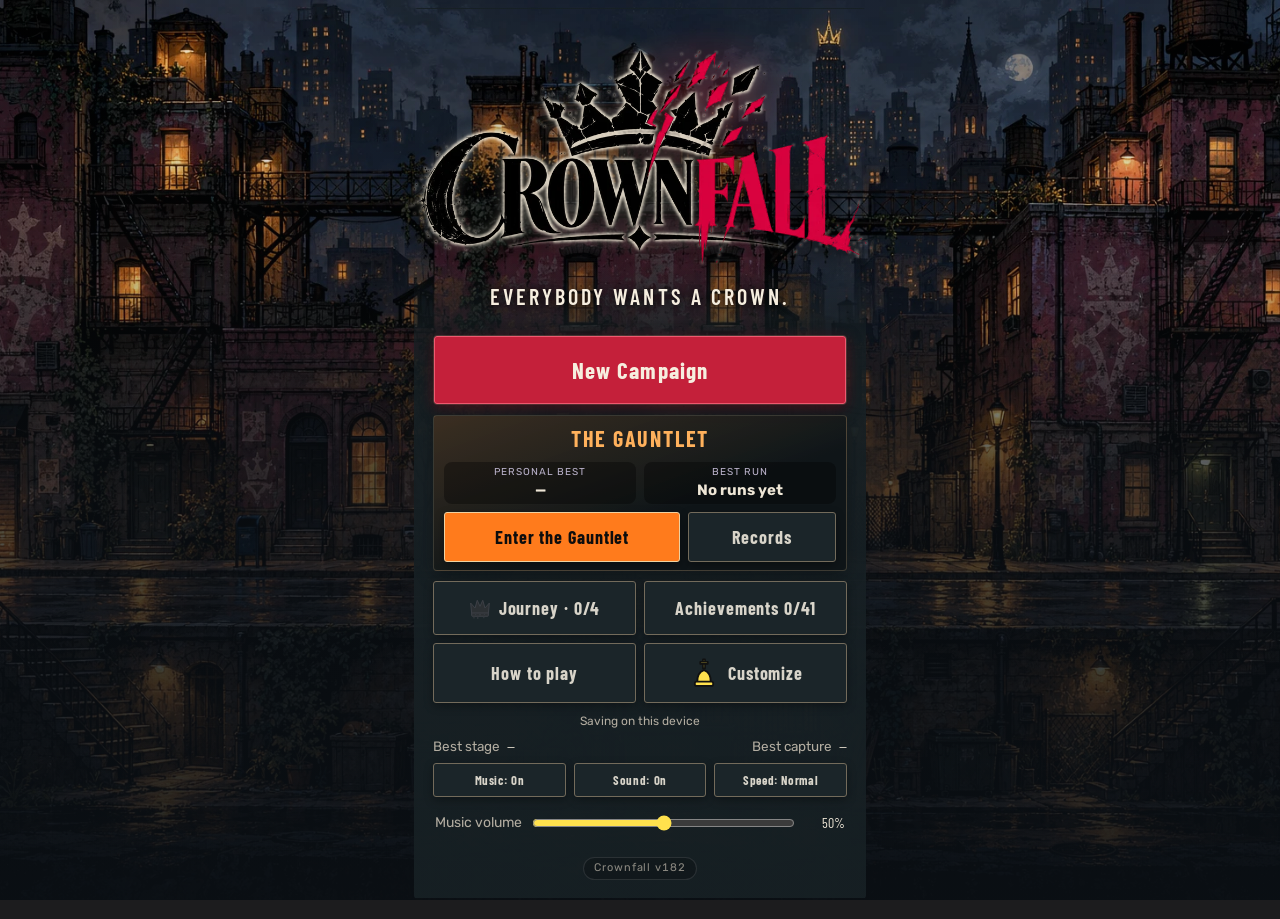
==== commit d1817569: "Preview: v182 poster title screen with crimson Campaign button Co-Authored-By: Claude Fable 5.2 <nor" ====
--- a/index.html
+++ b/index.html
@@ -5292,7 +5292,7 @@
   const inC = MODE === 'campaign';
   app.innerHTML = `<section class="screen" style="padding-block:18px">
     <h1 class="logoimg"><span class="lg-halo" style="-webkit-mask-image:url(${LOGO_HALO});mask-image:url(${LOGO_HALO})"></span><img class="brandimg" src="${LOGO}" alt="Crownfall" width="869" height="423"></h1>
-    <p class="muted" style="text-align:center;margin-top:-4px">A chess roguelike. Build an army, capture pieces and score <b class="fxc">Material</b> × <b class="fxm">Brilliance</b>.</p>
+    <p class="titlemotto">Everybody wants a crown.</p>
     <div class="modecard mc-camp keepcash">
       <div class="mchead"><b>Campaign</b><small>85 battles · five Lands · claim the Crowns</small></div>
       ${camp.cont ? `<button class="btn contbtn" id="cont">Continue Campaign<small>${camp.cont}</small></button>` : ''}
--- a/gameplay-polish.css
+++ b/gameplay-polish.css
@@ -35,13 +35,21 @@
 
 .training-help{border:0;background:none;text-decoration:underline;color:var(--text);font:12px var(--body);min-height:40px;padding:5px 8px}.loss-final{width:100%;margin-top:10px}
 
-/* v182 title: the painted city carries the top of the menu. The panel is clear behind the logo and fades in
-   below the tagline; the four secondary destinations share one 2 x 2 grid. Title screen only. */
-body:has(section.screen > h1.logoimg)::before{background:linear-gradient(180deg,#0b111826,#0c11154d 22%,#0b1015c7 46%,#0b1015e6)!important}
-body section.screen:has(> h1.logoimg){position:relative;background:linear-gradient(180deg,#17202400 0,#17202400 150px,#172024b8 232px,#172024ee 300px)!important;border-color:transparent!important;box-shadow:none!important}
-body section.screen:has(> h1.logoimg) > h1.logoimg{filter:drop-shadow(0 6px 14px #000b)}
-body section.screen:has(> h1.logoimg) > p.muted{color:#eee6d6;text-shadow:0 1px 6px #000}
+/* v182 title: poster layout. The painted city and a larger logo carry the top of the menu; the panel is clear behind
+   them and fades in below the motto. Campaign is one large crimson action (the red of the logo); the four secondary
+   destinations share a 2 x 2 grid. Title screen only. */
+body:has(section.screen > h1.logoimg)::before{background:linear-gradient(180deg,#0b111810,#0c111533 30%,#0b1015b0 52%,#0b1015ea)!important}
+body section.screen:has(> h1.logoimg){position:relative;background:linear-gradient(180deg,#17202400 0,#17202400 250px,#172024c0 330px,#172024ee 400px)!important;border-color:transparent!important;box-shadow:none!important;padding-top:34px!important}
+body section.screen:has(> h1.logoimg) > h1.logoimg{width:min(92vw,470px);margin-inline:-14px;align-self:center;filter:drop-shadow(0 6px 14px #000b)}
+body section.screen:has(> h1.logoimg) > p.titlemotto{margin:6px 0 14px;text-align:center;font-family:var(--display);font-weight:600;font-size:clamp(17px,5.6vw,22px);letter-spacing:.14em;text-transform:uppercase;white-space:nowrap;color:#f6eedf;text-shadow:0 1px 8px #000}
+body .screen .mc-camp{background:none!important;border-color:transparent!important;box-shadow:none!important;padding:0!important}
+body .screen .mc-camp .mchead{position:absolute;width:1px;height:1px;overflow:hidden;clip-path:inset(50%)}
+body .screen .mc-camp > #new:not(.ghost),body .screen .mc-camp > #cont{background:#c4203a!important;color:#f6eedf!important;border-color:#ee5a70!important;box-shadow:0 3px 14px #7d0f2080!important;padding-block:19px!important;font-size:23px!important}
+body .screen .mc-camp > #cont{padding-block:13px 12px!important}
+body .screen .mc-gaunt{padding:8px 10px!important}
+body .screen .mc-gaunt .mchead small{display:none}
+body .screen .mc-gaunt .gstats span{padding:4px}
+body .screen .mc-gaunt .gstats small{font-size:10px}
 .titlenav{display:grid;grid-template-columns:1fr 1fr;gap:8px}
 .titlenav > .btn{display:flex!important;align-items:center;justify-content:center;gap:8px;min-height:54px;margin:0;padding-inline:8px;line-height:1.1}
 .titlenav .crowns{display:inline-flex}
-
